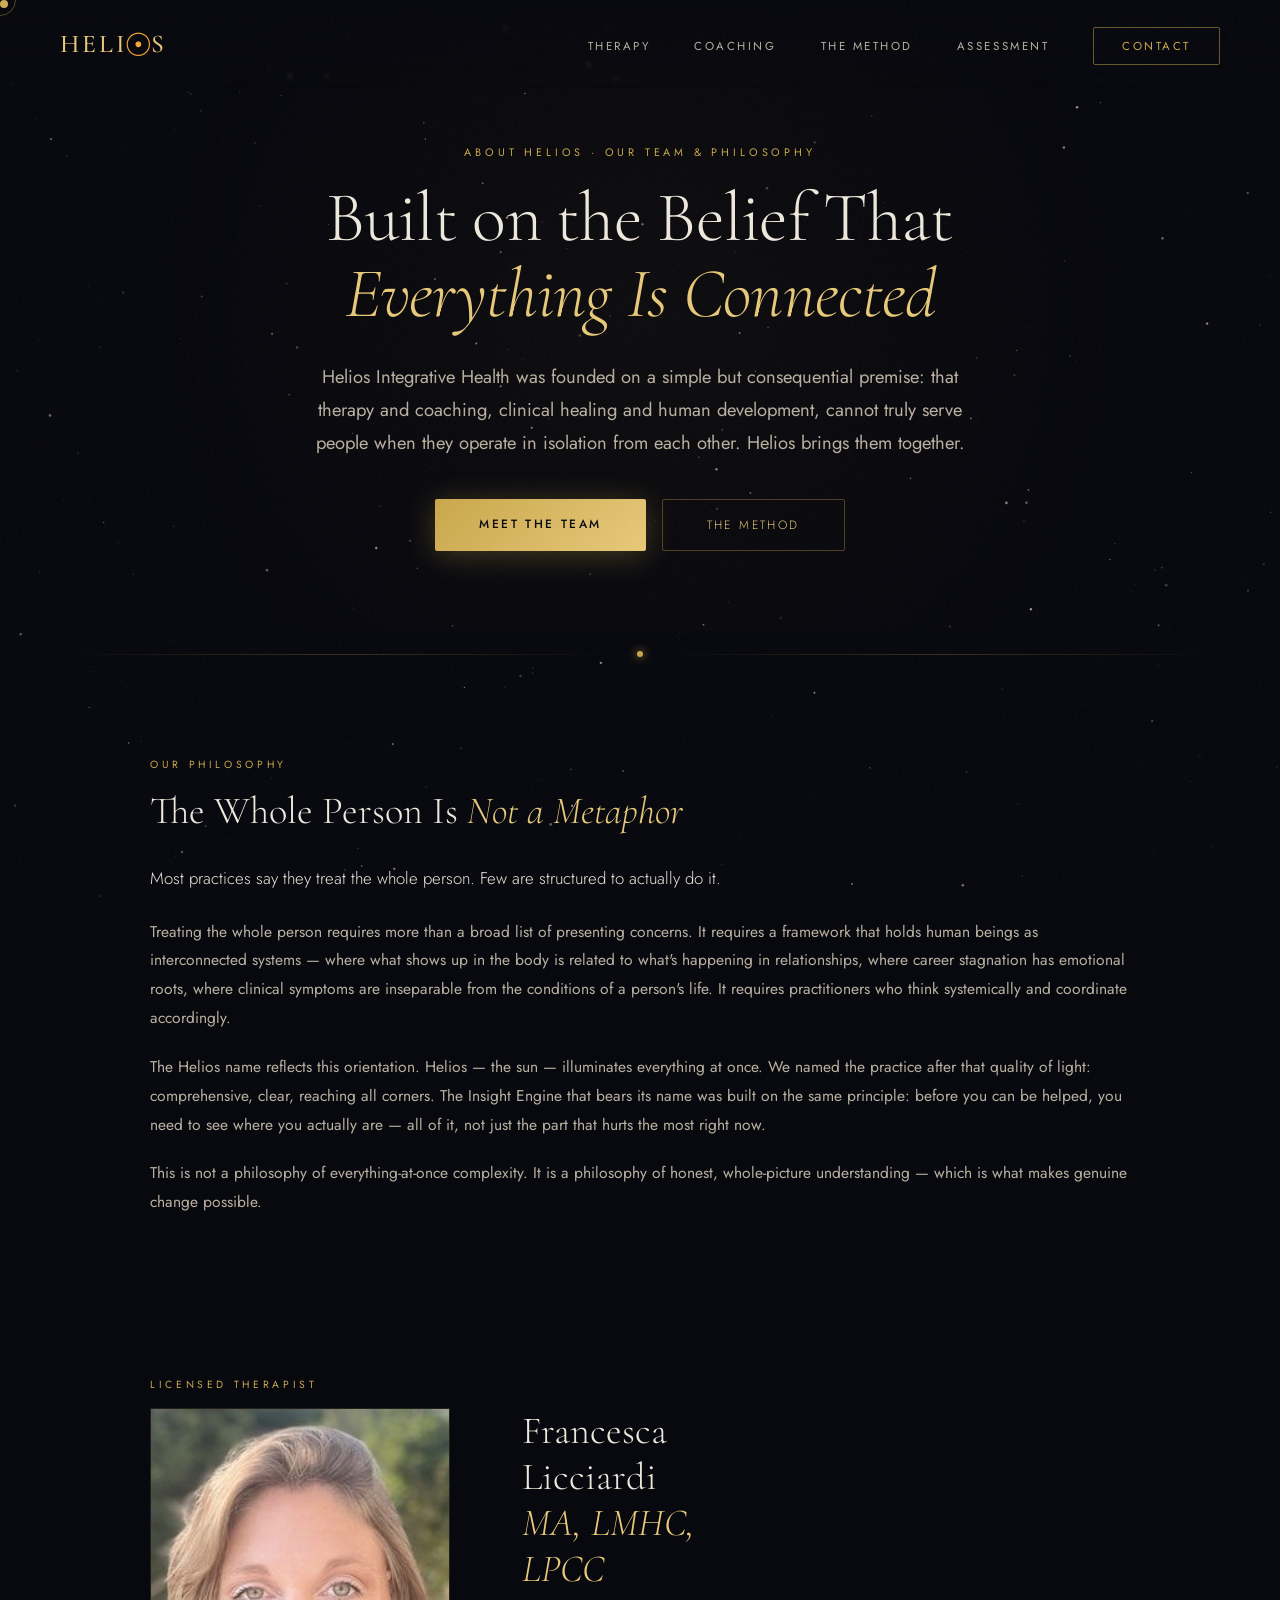
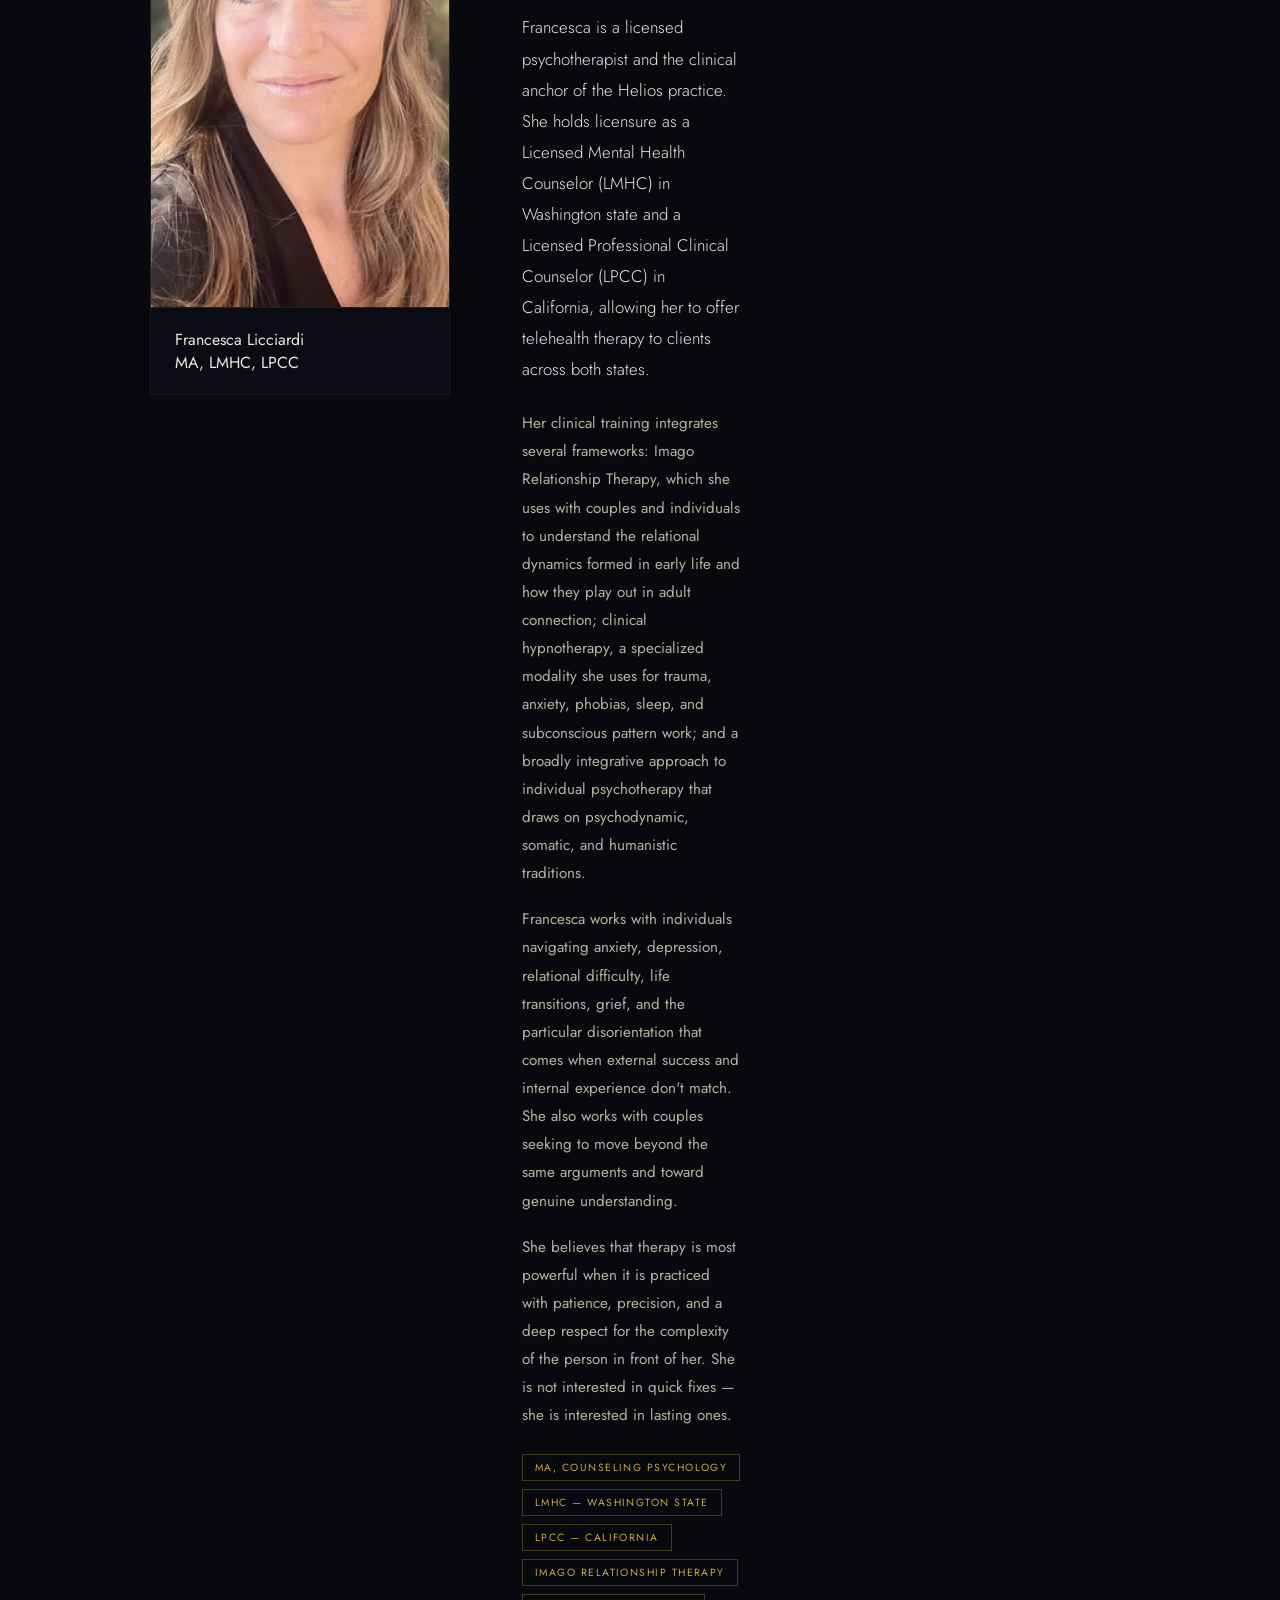
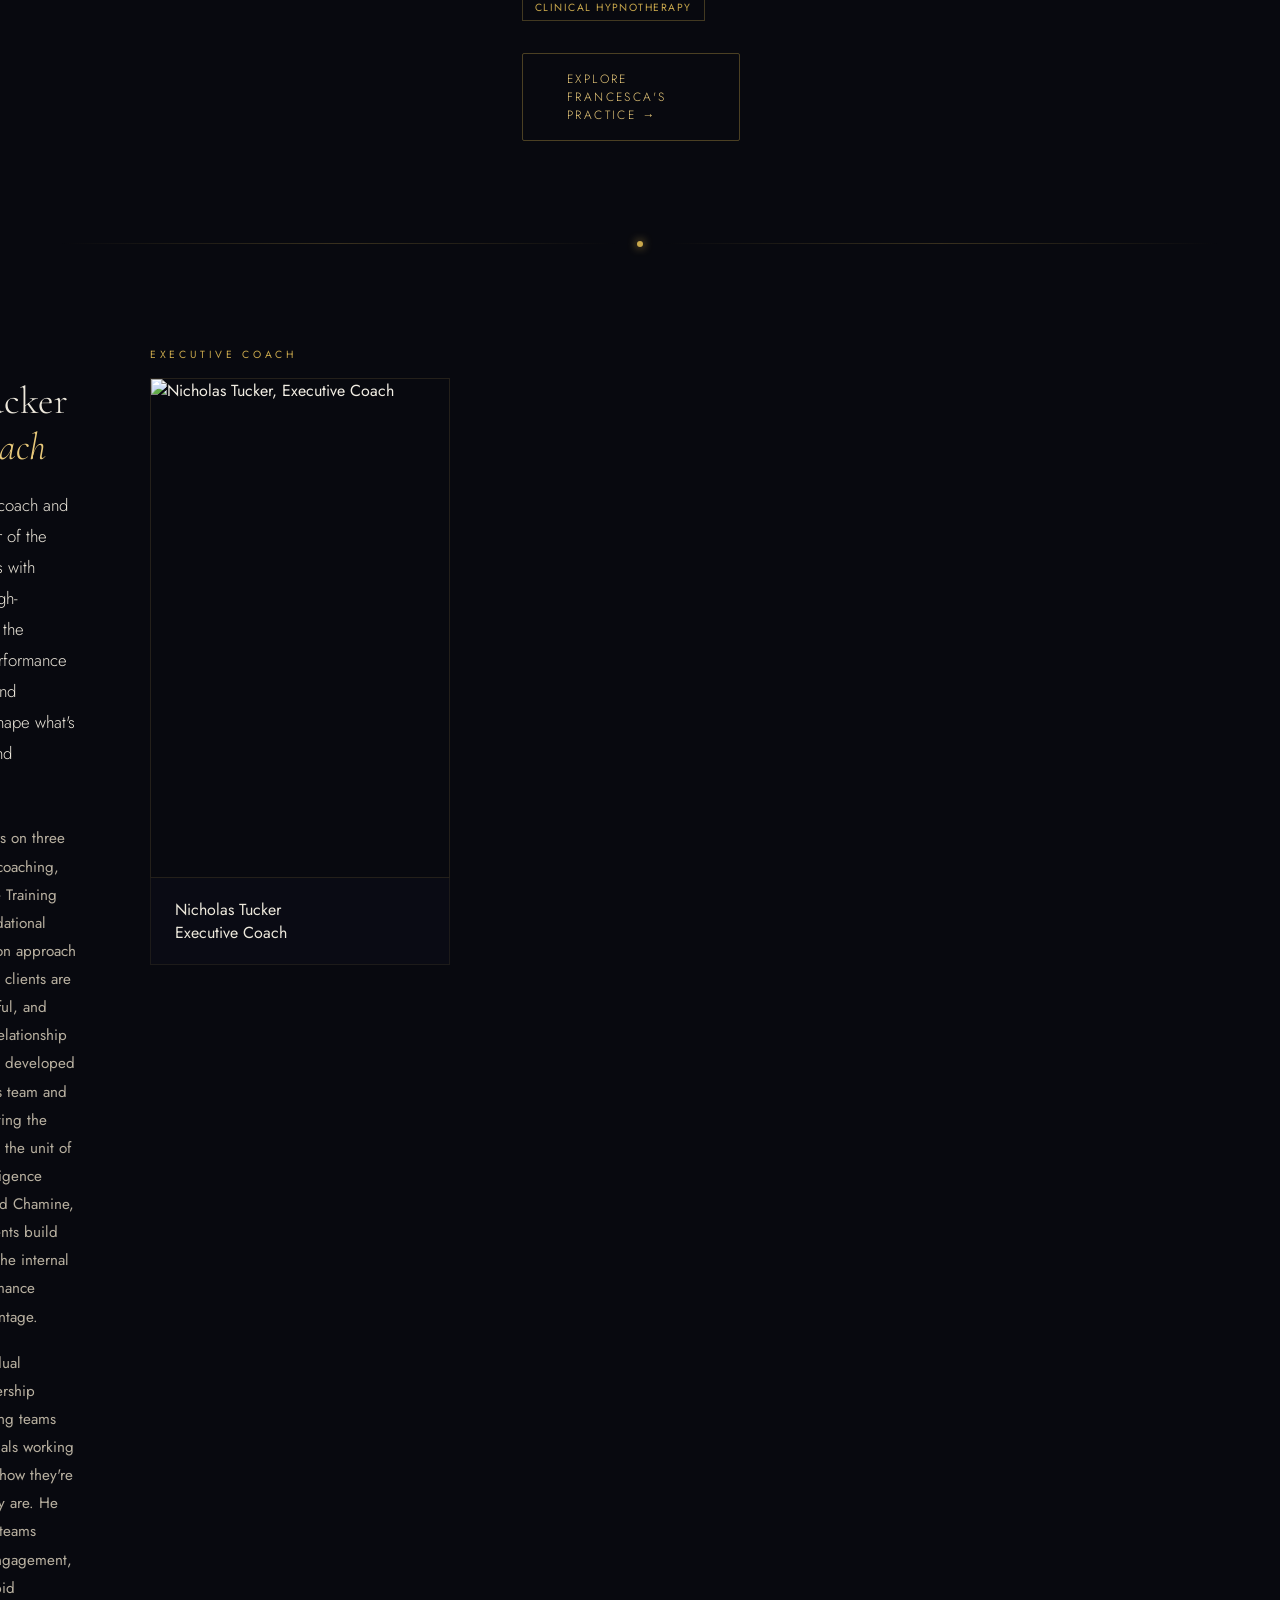
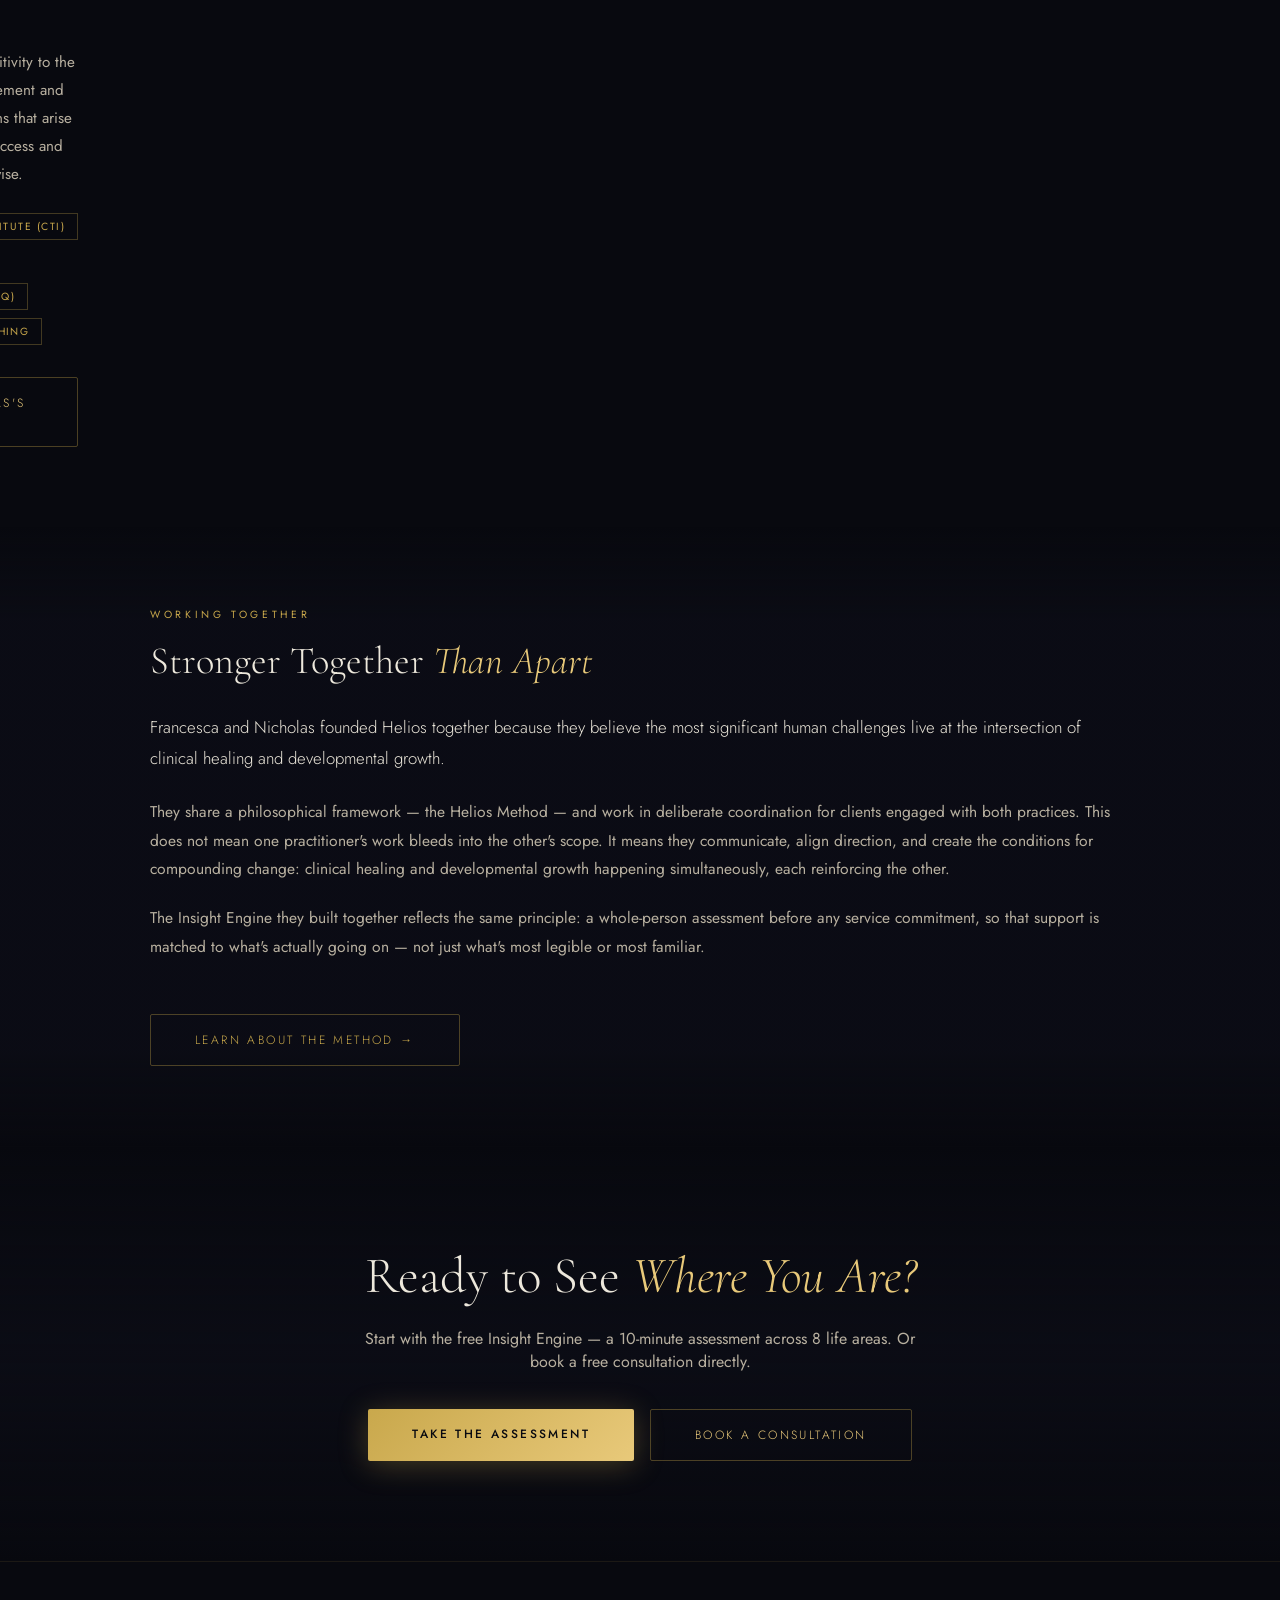
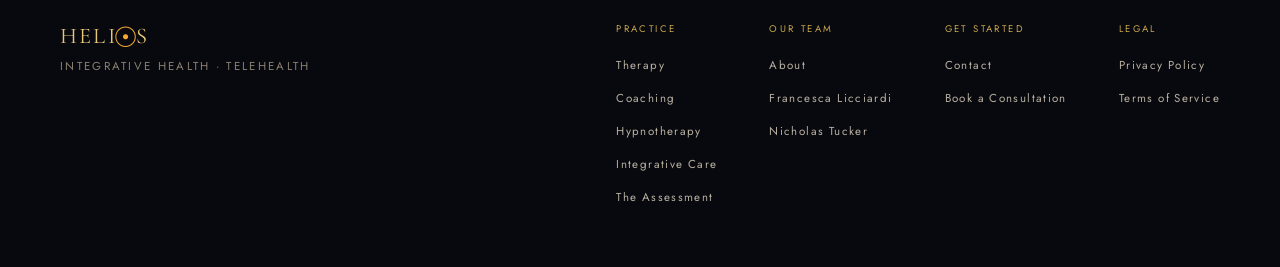
==== about/index.html @ e3e59a81 "feat: complete SEO-optimized site restructure with full service page architecture Replaces the singl" ====
<!DOCTYPE html>
<html lang="en">
<head>
<meta charset="UTF-8">
<meta name="viewport" content="width=device-width, initial-scale=1.0">
<title>About Helios Integrative Health | Our Team &amp; Philosophy</title>
<link rel="icon" type="image/svg+xml" href="/favicon.svg" />
<link rel="icon" type="image/png" sizes="32x32" href="/favicon-32x32.png" />
<link rel="icon" href="/favicon.ico" sizes="48x48" />
<link rel="apple-touch-icon" sizes="180x180" href="/apple-touch-icon.png" />
<link rel="manifest" href="/site.webmanifest" />
<meta name="theme-color" content="#000000" />
<meta name="description" content="Meet the team behind Helios Integrative Health — Francesca Licciardi, LMHC, LPCC and Nicholas Tucker. Our philosophy, approach, and the story of how Helios came to be.">
<meta name="robots" content="index, follow">
<link rel="canonical" href="https://heliosintegrativehealth.com/about">
<meta property="og:type" content="website">
<meta property="og:title" content="About Helios Integrative Health | Our Team &amp; Philosophy">
<meta property="og:description" content="Meet Francesca Licciardi, LMHC, LPCC and Nicholas Tucker — the clinical and coaching team behind Helios Integrative Health.">
<meta property="og:url" content="https://heliosintegrativehealth.com/about">
<meta property="og:site_name" content="Helios Integrative Health">
<meta property="og:image" content="https://heliosintegrativehealth.com/og-default.jpg">
<meta property="og:image:width" content="1200">
<meta property="og:image:height" content="630">
<meta name="twitter:card" content="summary_large_image">
<meta name="twitter:title" content="About Helios Integrative Health | Our Team &amp; Philosophy">
<meta name="twitter:description" content="Meet the team behind Helios — licensed therapist Francesca Licciardi and executive coach Nicholas Tucker.">
<meta name="twitter:image" content="https://heliosintegrativehealth.com/og-default.jpg">
<script type="application/ld+json">
[
  {
    "@context": "https://schema.org",
    "@type": "Person",
    "@id": "https://heliosintegrativehealth.com/about#francesca",
    "name": "Francesca Licciardi",
    "honorificSuffix": "MA, LMHC, LPCC",
    "jobTitle": "Licensed Mental Health Counselor",
    "worksFor": { "@id": "https://heliosintegrativehealth.com/#organization" },
    "hasCredential": [
      { "@type": "EducationalOccupationalCredential", "credentialCategory": "license", "name": "Licensed Mental Health Counselor (LMHC) — Washington" },
      { "@type": "EducationalOccupationalCredential", "credentialCategory": "license", "name": "Licensed Professional Clinical Counselor (LPCC) — California" }
    ],
    "knowsAbout": ["Psychotherapy", "Imago Relationship Therapy", "Clinical Hypnotherapy", "Integrative Behavioral Health"],
    "image": "https://heliosintegrativehealth.com/francesca-licciardi.jpg",
    "url": "https://heliosintegrativehealth.com/about#francesca"
  },
  {
    "@context": "https://schema.org",
    "@type": "Person",
    "@id": "https://heliosintegrativehealth.com/about#nicholas",
    "name": "Nicholas Tucker",
    "jobTitle": "Executive Coach",
    "worksFor": { "@id": "https://heliosintegrativehealth.com/#organization" },
    "knowsAbout": ["Executive Coaching", "Co-Active Coaching", "ORSC", "Positive Intelligence", "Leadership Development"],
    "image": "https://heliosintegrativehealth.com/nicholas-tucker.png",
    "url": "https://heliosintegrativehealth.com/about#nicholas"
  }
]
</script>
<link rel="preconnect" href="https://fonts.googleapis.com">
<link href="https://fonts.googleapis.com/css2?family=Cormorant+Garamond:ital,wght@0,300;0,400;0,500;0,600;1,300;1,400&family=Jost:wght@200;300;400;500&display=swap" rel="stylesheet">
<link rel="stylesheet" href="/styles.css">
</head>
<body>
<div class="cursor" id="cursor"></div>
<div class="cursor-ring" id="cursorRing"></div>
<canvas id="starfield"></canvas>

<nav>
  <a href="/" class="nav-logo">HELI<span>☉</span>S</a>
  <ul class="nav-links">
    <li><a href="/therapy">Therapy</a></li>
    <li><a href="/coaching">Coaching</a></li>
    <li><a href="/#method">The Method</a></li>
    <li><a href="/assessment">Assessment</a></li>
    <li><a href="/contact" class="nav-cta">Contact</a></li>
  </ul>
  <div class="hamburger" id="hamburger" onclick="toggleMenu()" aria-label="Open navigation menu" aria-expanded="false" role="button" tabindex="0">
    <span></span><span></span><span></span>
  </div>
</nav>

<div class="mobile-overlay" id="mobileOverlay">
  <div class="mobile-divider"></div>
  <a href="/therapy" onclick="toggleMenu()">Therapy</a>
  <a href="/coaching" onclick="toggleMenu()">Coaching</a>
  <a href="/#method" onclick="toggleMenu()">The Method</a>
  <a href="/assessment" onclick="toggleMenu()">Assessment</a>
  <a href="/contact" onclick="toggleMenu()">Contact</a>
  <div class="mobile-divider"></div>
</div>

<section class="page-hero">
  <p class="page-eyebrow">About Helios · Our Team &amp; Philosophy</p>
  <h1>Built on the Belief That <em>Everything Is Connected</em></h1>
  <p class="lead">Helios Integrative Health was founded on a simple but consequential premise: that therapy and coaching, clinical healing and human development, cannot truly serve people when they operate in isolation from each other. Helios brings them together.</p>
  <div class="page-hero-actions">
    <a href="#francesca" class="btn-primary">Meet the Team</a>
    <a href="/integrative-care" class="btn-ghost">The Method</a>
  </div>
</section>

<div class="divider"><div class="divider-line"></div><div class="divider-sun"></div><div class="divider-line"></div></div>

<section class="content-section reveal">
  <span class="content-label">Our Philosophy</span>
  <h2 class="content-h2">The Whole Person Is <em>Not a Metaphor</em></h2>
  <div class="content-body">
    <p class="lead">Most practices say they treat the whole person. Few are structured to actually do it.</p>
    <p>Treating the whole person requires more than a broad list of presenting concerns. It requires a framework that holds human beings as interconnected systems — where what shows up in the body is related to what's happening in relationships, where career stagnation has emotional roots, where clinical symptoms are inseparable from the conditions of a person's life. It requires practitioners who think systemically and coordinate accordingly.</p>
    <p>The Helios name reflects this orientation. Helios — the sun — illuminates everything at once. We named the practice after that quality of light: comprehensive, clear, reaching all corners. The Insight Engine that bears its name was built on the same principle: before you can be helped, you need to see where you actually are — all of it, not just the part that hurts the most right now.</p>
    <p>This is not a philosophy of everything-at-once complexity. It is a philosophy of honest, whole-picture understanding — which is what makes genuine change possible.</p>
  </div>
</section>

<section class="person-section" id="francesca">
  <div class="content-inner reveal">
    <span class="content-label">Licensed Therapist</span>
    <div class="person-layout">
      <div class="person-photo-col">
        <img src="/francesca-licciardi.jpg" alt="Francesca Licciardi, MA, LMHC, LPCC" class="person-photo" width="400" height="500" loading="lazy">
        <p class="person-photo-caption">Francesca Licciardi<br>MA, LMHC, LPCC</p>
      </div>
      <div class="person-content">
        <h2 class="content-h2">Francesca Licciardi<br><em>MA, LMHC, LPCC</em></h2>
        <p class="lead">Francesca is a licensed psychotherapist and the clinical anchor of the Helios practice. She holds licensure as a Licensed Mental Health Counselor (LMHC) in Washington state and a Licensed Professional Clinical Counselor (LPCC) in California, allowing her to offer telehealth therapy to clients across both states.</p>
        <p>Her clinical training integrates several frameworks: Imago Relationship Therapy, which she uses with couples and individuals to understand the relational dynamics formed in early life and how they play out in adult connection; clinical hypnotherapy, a specialized modality she uses for trauma, anxiety, phobias, sleep, and subconscious pattern work; and a broadly integrative approach to individual psychotherapy that draws on psychodynamic, somatic, and humanistic traditions.</p>
        <p>Francesca works with individuals navigating anxiety, depression, relational difficulty, life transitions, grief, and the particular disorientation that comes when external success and internal experience don't match. She also works with couples seeking to move beyond the same arguments and toward genuine understanding.</p>
        <p>She believes that therapy is most powerful when it is practiced with patience, precision, and a deep respect for the complexity of the person in front of her. She is not interested in quick fixes — she is interested in lasting ones.</p>
        <div class="person-credentials">
          <span>MA, Counseling Psychology</span>
          <span>LMHC — Washington State</span>
          <span>LPCC — California</span>
          <span>Imago Relationship Therapy</span>
          <span>Clinical Hypnotherapy</span>
        </div>
        <a href="/therapy" class="btn-ghost" style="margin-top:32px;display:inline-block">Explore Francesca's Practice →</a>
      </div>
    </div>
  </div>
</section>

<div class="divider"><div class="divider-line"></div><div class="divider-sun"></div><div class="divider-line"></div></div>

<section class="person-section" id="nicholas">
  <div class="content-inner reveal">
    <span class="content-label">Executive Coach</span>
    <div class="person-layout person-layout-reverse">
      <div class="person-photo-col">
        <img src="/nicholas-tucker.png" alt="Nicholas Tucker, Executive Coach" class="person-photo" width="400" height="500" loading="lazy">
        <p class="person-photo-caption">Nicholas Tucker<br>Executive Coach</p>
      </div>
      <div class="person-content">
        <h2 class="content-h2">Nicholas Tucker<br><em>Executive Coach</em></h2>
        <p class="lead">Nicholas is an executive coach and the developmental anchor of the Helios practice. He works with leaders, founders, and high-performing individuals on the internal dimensions of performance — the beliefs, patterns, and relational dynamics that shape what's possible professionally and personally.</p>
        <p>His coaching practice draws on three methodologies. Co-Active coaching, developed at the Co-Active Training Institute, provides his foundational framework — a whole-person approach grounded in the belief that clients are naturally creative, resourceful, and whole. Organization and Relationship Systems Coaching (ORSC), developed by CRR Global, informs his team and organizational work — treating the relationship system itself as the unit of change. And Positive Intelligence (PQ), developed by Shirzad Chamine, gives him tools to help clients build mental fitness and reduce the internal sabotage that limits performance regardless of external advantage.</p>
        <p>Nicholas works with individual executives navigating leadership transitions, founders building teams and culture, and professionals working on the alignment between how they're living and who they actually are. He also works with leadership teams experiencing friction, disengagement, or the growing pains of rapid organizational change.</p>
        <p>He brings a particular sensitivity to the intersection of high achievement and inner life — to the questions that arise when the scorecard says success and something else says otherwise.</p>
        <div class="person-credentials">
          <span>Co-Active Training Institute (CTI)</span>
          <span>ORSC — CRR Global</span>
          <span>Positive Intelligence (PQ)</span>
          <span>Individual &amp; Team Coaching</span>
        </div>
        <a href="/coaching" class="btn-ghost" style="margin-top:32px;display:inline-block">Explore Nicholas's Coaching →</a>
      </div>
    </div>
  </div>
</section>

<section class="content-section bg-dark reveal">
  <div class="content-inner">
    <span class="content-label">Working Together</span>
    <h2 class="content-h2">Stronger Together <em>Than Apart</em></h2>
    <div class="content-body">
      <p class="lead">Francesca and Nicholas founded Helios together because they believe the most significant human challenges live at the intersection of clinical healing and developmental growth.</p>
      <p>They share a philosophical framework — the Helios Method — and work in deliberate coordination for clients engaged with both practices. This does not mean one practitioner's work bleeds into the other's scope. It means they communicate, align direction, and create the conditions for compounding change: clinical healing and developmental growth happening simultaneously, each reinforcing the other.</p>
      <p>The Insight Engine they built together reflects the same principle: a whole-person assessment before any service commitment, so that support is matched to what's actually going on — not just what's most legible or most familiar.</p>
      <a href="/integrative-care" class="btn-ghost" style="margin-top:32px;display:inline-block">Learn about The Method →</a>
    </div>
  </div>
</section>

<section class="cta-section">
  <h2>Ready to See <em>Where You Are?</em></h2>
  <p>Start with the free Insight Engine — a 10-minute assessment across 8 life areas. Or book a free consultation directly.</p>
  <div class="cta-actions">
    <a href="/assessment" class="btn-primary">Take the Assessment</a>
    <a href="/contact" class="btn-ghost">Book a Consultation</a>
  </div>
</section>

<footer>
  <div>
    <div class="footer-logo">HELI<span style="color:var(--sun);font-size:1.25em;line-height:1;vertical-align:top;position:relative;top:0.05em;margin-left:-0.13em;letter-spacing:-0.07em;">☉</span>S</div>
    <div class="footer-tagline" style="margin-top:8px">Integrative Health · Telehealth</div>
  </div>
  <nav class="footer-nav" aria-label="Footer navigation">
    <div class="footer-col">
      <span class="footer-col-title">Practice</span>
      <ul class="footer-links">
        <li><a href="/therapy">Therapy</a></li>
        <li><a href="/coaching">Coaching</a></li>
        <li><a href="/therapy/hypnotherapy">Hypnotherapy</a></li>
        <li><a href="/integrative-care">Integrative Care</a></li>
        <li><a href="/assessment">The Assessment</a></li>
      </ul>
    </div>
    <div class="footer-col">
      <span class="footer-col-title">Our Team</span>
      <ul class="footer-links">
        <li><a href="/about">About</a></li>
        <li><a href="/about#francesca">Francesca Licciardi</a></li>
        <li><a href="/about#nicholas">Nicholas Tucker</a></li>
      </ul>
    </div>
    <div class="footer-col">
      <span class="footer-col-title">Get Started</span>
      <ul class="footer-links">
        <li><a href="/contact">Contact</a></li>
        <li><a href="/contact">Book a Consultation</a></li>
      </ul>
    </div>
    <div class="footer-col">
      <span class="footer-col-title">Legal</span>
      <ul class="footer-links">
        <li><a href="/privacy">Privacy Policy</a></li>
        <li><a href="/terms">Terms of Service</a></li>
      </ul>
    </div>
  </nav>
</footer>

<script>
const cursor=document.getElementById('cursor');const ring=document.getElementById('cursorRing');let mx=0,my=0,rx=0,ry=0;document.addEventListener('mousemove',e=>{mx=e.clientX;my=e.clientY;cursor.style.left=mx-4+'px';cursor.style.top=my-4+'px';});function animateRing(){rx+=(mx-rx-16)*0.12;ry+=(my-ry-16)*0.12;ring.style.left=rx+'px';ring.style.top=ry+'px';requestAnimationFrame(animateRing);}animateRing();document.querySelectorAll('a,button,input,select,textarea').forEach(el=>{el.addEventListener('mouseenter',()=>{cursor.style.transform='scale(3)';ring.style.transform='scale(0.5)'});el.addEventListener('mouseleave',()=>{cursor.style.transform='scale(1)';ring.style.transform='scale(1)'});});function toggleMenu(){const h=document.getElementById('hamburger');const o=document.getElementById('mobileOverlay');h.classList.toggle('open');o.classList.toggle('open');const isOpen=o.classList.contains('open');document.body.style.overflow=isOpen?'hidden':'';h.setAttribute('aria-expanded',isOpen);h.setAttribute('aria-label',isOpen?'Close navigation menu':'Open navigation menu');if(isOpen){const fl=o.querySelector('a');if(fl)setTimeout(()=>fl.focus(),420);}}document.getElementById('hamburger').addEventListener('keydown',function(e){if(e.key==='Enter'||e.key===' '){e.preventDefault();toggleMenu();}});document.addEventListener('keydown',function(e){if(e.key==='Escape'&&document.getElementById('mobileOverlay').classList.contains('open')){toggleMenu();document.getElementById('hamburger').focus();}});const canvas=document.getElementById('starfield');const ctx=canvas.getContext('2d');let W,H,stars=[];function resize(){W=canvas.width=window.innerWidth;H=canvas.height=window.innerHeight;}resize();window.addEventListener('resize',resize);for(let i=0;i<280;i++)stars.push({x:Math.random(),y:Math.random(),r:Math.random()*1.2+0.2,alpha:Math.random()*0.6+0.1,speed:Math.random()*0.0002+0.00005,pulse:Math.random()*Math.PI*2});function drawStars(){ctx.clearRect(0,0,W,H);stars.forEach(s=>{s.pulse+=s.speed*60;const a=s.alpha*(0.6+0.4*Math.sin(s.pulse));ctx.beginPath();ctx.arc(s.x*W,s.y*H,s.r,0,Math.PI*2);ctx.fillStyle=`rgba(240,230,200,${a})`;ctx.fill();});requestAnimationFrame(drawStars);}drawStars();(function(){const nav=document.querySelector('nav');function onScroll(){nav.classList.toggle('scrolled',window.scrollY>60);}window.addEventListener('scroll',onScroll,{passive:true});onScroll();})();const reveals=document.querySelectorAll('.reveal');const observer=new IntersectionObserver(entries=>{entries.forEach(e=>{if(e.isIntersecting){e.target.classList.add('visible');observer.unobserve(e.target);}});},{threshold:0.1});reveals.forEach(el=>observer.observe(el));
</script>
</body>
</html>
---- styles.css ----
/* ============================================================
   HELIOS INTEGRATIVE HEALTH — SHARED STYLESHEET
   Extracted from index.html + extended for service pages
   ============================================================ */

/* ---- TOKENS ---- */
:root {
  --gold: #C9A84C;
  --gold-light: #E8C97A;
  --gold-pale: #F5E4B2;
  --sun: #F4A832;
  --deep: #08090F;
  --void: #0D0E18;
  --mid: #141524;
  --surface: #1A1C30;
  --muted: #8a8070;
  --text: #EDE8DC;
  --text-dim: #b8b0a0;
}

/* ---- RESET ---- */
*, *::before, *::after { box-sizing: border-box; margin: 0; padding: 0; }
html { scroll-behavior: smooth; }
body {
  background: var(--deep);
  color: var(--text);
  font-family: 'Jost', sans-serif;
  font-weight: 400;
  overflow-x: hidden;
}
@media (pointer: fine) { body { cursor: none; } }

/* ---- CURSOR ---- */
.cursor { width:8px;height:8px;background:var(--gold);border-radius:50%;position:fixed;top:0;left:0;pointer-events:none;z-index:9999;transition:transform 0.15s ease;mix-blend-mode:screen; }
.cursor-ring { width:32px;height:32px;border:1px solid rgba(201,168,76,0.4);border-radius:50%;position:fixed;top:0;left:0;pointer-events:none;z-index:9998;transition:all 0.35s cubic-bezier(.17,.67,.5,1.2); }
@media(max-width:900px){ .cursor,.cursor-ring { display:none; } body { cursor:auto; } }

/* ---- STARFIELD ---- */
#starfield { position:fixed;top:0;left:0;width:100%;height:100%;z-index:0;pointer-events:none; }

/* ---- NAV ---- */
nav:not(.footer-nav):not(.breadcrumb) {
  position:fixed;top:0;left:0;right:0;z-index:200;
  padding:28px 60px;
  display:flex;align-items:center;justify-content:space-between;
  background:linear-gradient(to bottom,rgba(8,9,15,0.92) 0%,transparent 100%);
  backdrop-filter:blur(2px);
  transition: padding 0.35s ease, background 0.35s ease;
}
nav:not(.footer-nav):not(.breadcrumb).scrolled {
  padding: 16px 60px;
  background: rgba(8,9,15,0.97);
  backdrop-filter: blur(12px);
  box-shadow: 0 1px 0 rgba(201,168,76,0.08);
}
.nav-logo { font-family:'Cormorant Garamond',serif;font-size:1.6rem;font-weight:500;letter-spacing:0.12em;color:var(--gold-light);text-decoration:none; }
.nav-logo span {
  color: var(--sun);
  font-size: 1.25em;
  line-height: 1;
  vertical-align: top;
  position: relative;
  top: 0.05em;
  margin-left: -0.13em;
  letter-spacing: -0.07em;
}
.nav-links { display:flex;gap:44px;list-style:none; }
.nav-links a { text-decoration:none;color:var(--text-dim);font-size:0.72rem;letter-spacing:0.22em;text-transform:uppercase;transition:color 0.3s; }
.nav-links a:hover { color:var(--gold-light); }
.nav-cta { padding:10px 28px;border:1px solid rgba(201,168,76,0.5);border-radius:2px;color:var(--gold)!important;transition:all 0.3s!important; }
.nav-cta:hover { background:rgba(201,168,76,0.12)!important;border-color:var(--gold)!important;color:var(--gold-light)!important; }

/* ---- HAMBURGER ---- */
.hamburger {
  display:none;flex-direction:column;justify-content:space-between;
  width:28px;height:18px;cursor:pointer;z-index:200;
  padding:13px;box-sizing:content-box;
  -webkit-tap-highlight-color:transparent;
}
.hamburger span {
  display:block;height:1px;background:var(--gold-light);
  transition:all 0.35s ease;transform-origin:center;
}
.hamburger.open span:nth-child(1) { transform:translateY(8.5px) rotate(45deg); }
.hamburger.open span:nth-child(2) { opacity:0;transform:scaleX(0); }
.hamburger.open span:nth-child(3) { transform:translateY(-8.5px) rotate(-45deg); }

/* ---- MOBILE OVERLAY ---- */
.mobile-overlay {
  position:fixed;inset:0;z-index:150;
  background:rgb(8,9,15);
  display:flex;flex-direction:column;align-items:center;justify-content:center;gap:36px;
  opacity:0;pointer-events:none;
  transition:opacity 0.4s ease;
}
.mobile-overlay.open { opacity:1;pointer-events:all; }
.mobile-overlay a {
  font-family:'Cormorant Garamond',serif;
  font-size:2.2rem;font-weight:300;font-style:italic;
  color:var(--text-dim);text-decoration:none;letter-spacing:0.05em;
  opacity:0;transform:translateY(20px);
  transition:opacity 0.4s ease, transform 0.4s ease, color 0.3s;
}
.mobile-overlay.open a { opacity:1;transform:translateY(0); }
.mobile-overlay.open a:nth-child(1){transition-delay:.1s}
.mobile-overlay.open a:nth-child(2){transition-delay:.18s}
.mobile-overlay.open a:nth-child(3){transition-delay:.26s}
.mobile-overlay.open a:nth-child(4){transition-delay:.34s}
.mobile-overlay.open a:nth-child(5){transition-delay:.42s}
.mobile-overlay a:hover { color:var(--gold-light); }
.mobile-divider { width:1px;height:50px;background:linear-gradient(to bottom,transparent,var(--gold),transparent); }

/* ---- HOMEPAGE HERO ---- */
.hero { position:relative;z-index:1;display:flex;align-items:center;justify-content:center;flex-direction:column;text-align:center;padding:clamp(120px, 18vh, 220px) 40px 80px;overflow:hidden; }
.solar-system { position:absolute;inset:0;display:flex;align-items:center;justify-content:center;pointer-events:none;z-index:0; }
.hero-content { position:relative;z-index:2;display:flex;flex-direction:column;align-items:center;text-align:center; }
.sun-core { position:absolute;width:clamp(140px,16vw,280px);height:clamp(140px,16vw,280px);border-radius:50%;background:radial-gradient(circle at 35% 35%,#FFE5A0,#F4A832 40%,#C97A15 75%,#7A3E00);box-shadow:0 0 60px 28px rgba(244,168,50,0.4),0 0 140px 70px rgba(244,168,50,0.18),0 0 300px 140px rgba(244,168,50,0.07);animation:pulse-sun 4s ease-in-out infinite;will-change:box-shadow; }
@keyframes pulse-sun { 0%,100%{box-shadow:0 0 60px 28px rgba(244,168,50,0.4),0 0 140px 70px rgba(244,168,50,0.18),0 0 300px 140px rgba(244,168,50,0.07)}50%{box-shadow:0 0 80px 38px rgba(244,168,50,0.5),0 0 180px 90px rgba(244,168,50,0.22),0 0 380px 180px rgba(244,168,50,0.09)} }
.orbit { position:absolute;border-radius:50%;border:1px solid rgba(201,168,76,0.12);animation:spin linear infinite;will-change:transform; }
.orbit-1{width:clamp(260px,24vw,380px);height:clamp(260px,24vw,380px);animation-duration:14s}
.orbit-2{width:clamp(390px,36vw,560px);height:clamp(390px,36vw,560px);animation-duration:22s;border-color:rgba(201,168,76,0.08)}
.orbit-3{width:clamp(530px,50vw,740px);height:clamp(530px,50vw,740px);animation-duration:35s;border-color:rgba(201,168,76,0.05);animation-direction:reverse}
.orbit-4{width:clamp(670px,62vw,920px);height:clamp(670px,62vw,920px);animation-duration:50s;border-color:rgba(201,168,76,0.035)}
.orbit-5{width:clamp(820px,74vw,1100px);height:clamp(820px,74vw,1100px);animation-duration:68s;border-color:rgba(201,168,76,0.025)}
.orbit-6{width:clamp(970px,86vw,1280px);height:clamp(970px,86vw,1280px);animation-duration:95s;border-color:rgba(201,168,76,0.018);animation-direction:reverse}
.orbit-7{width:clamp(1120px,98vw,1460px);height:clamp(1120px,98vw,1460px);animation-duration:132s;border-color:rgba(201,168,76,0.012)}
@keyframes spin{from{transform:rotate(0deg)}to{transform:rotate(360deg)}}
.planet{position:absolute;border-radius:50%;top:50%;transform-origin:center}
.orbit-1 .planet{width:12px;height:12px;background:radial-gradient(circle at 30% 30%,#A8D8EA,#4E9BB5);box-shadow:0 0 10px rgba(78,155,181,0.6);top:-6px;left:calc(50% - 6px)}
.orbit-2 .planet{width:16px;height:16px;background:radial-gradient(circle at 30% 30%,#C5A670,#8B6914);box-shadow:0 0 12px rgba(197,166,112,0.5);top:-8px;left:calc(50% - 8px)}
.orbit-3 .planet{width:10px;height:10px;background:radial-gradient(circle at 30% 30%,#D4A5C9,#8B5A7E);box-shadow:0 0 10px rgba(212,165,201,0.6);top:-5px;left:calc(50% - 5px)}
.orbit-4 .planet{width:14px;height:14px;background:radial-gradient(circle at 30% 30%,#A8C5A0,#4A7D42);box-shadow:0 0 10px rgba(168,197,160,0.5);top:-7px;left:calc(50% - 7px)}
.orbit-5 .planet{width:18px;height:18px;background:radial-gradient(circle at 30% 30%,#C8DCF0,#5B99CC);box-shadow:0 0 14px rgba(91,153,204,0.55);top:-9px;left:calc(50% - 9px)}
.orbit-6 .planet{width:11px;height:11px;background:radial-gradient(circle at 30% 30%,#D4937A,#8B4A32);box-shadow:0 0 10px rgba(212,147,122,0.5);top:-6px;left:calc(50% - 6px)}
.orbit-7 .planet{width:22px;height:22px;background:radial-gradient(circle at 30% 30%,#9BA8CC,#3A456E);box-shadow:0 0 16px rgba(100,115,170,0.5);top:-11px;left:calc(50% - 11px)}
.hero::before{content:'';position:absolute;top:50%;left:50%;transform:translate(-50%,-50%);width:clamp(700px,80vw,1400px);height:clamp(700px,80vw,1400px);background:radial-gradient(circle,rgba(244,168,50,0.04) 0%,transparent 70%);pointer-events:none}
.hero-eyebrow{font-size:0.68rem;letter-spacing:0.35em;text-transform:uppercase;color:var(--gold);margin-bottom:28px;opacity:0;animation:fade-up 1s 0.3s forwards}
.hero h1{font-family:'Cormorant Garamond',serif;font-size:clamp(3rem,7vw,5.8rem);font-weight:300;line-height:1.05;letter-spacing:-0.01em;max-width:820px;opacity:0;animation:fade-up 1s 0.5s forwards}
.hero h1 em{font-style:italic;color:var(--gold-light)}
.hero-sub{position:relative;z-index:2;margin-top:72px;font-size:clamp(1.5rem,3.5vw,2.9rem);font-weight:400;color:var(--text);letter-spacing:0.08em;opacity:0;animation:fade-up 1s 0.75s forwards}
.hero-actions{position:relative;z-index:2;margin-top:40px;display:flex;gap:20px;justify-content:center;flex-wrap:wrap;opacity:0;animation:fade-up 1s 1s forwards}
.btn-primary{padding:16px 44px;background:linear-gradient(135deg,#C9A84C,#E8C97A);color:var(--deep);font-family:'Jost',sans-serif;font-weight:500;font-size:0.75rem;letter-spacing:0.2em;text-transform:uppercase;text-decoration:none;border-radius:2px;transition:all 0.3s;box-shadow:0 4px 30px rgba(201,168,76,0.3)}
.btn-primary:hover{transform:translateY(-2px);box-shadow:0 8px 40px rgba(201,168,76,0.45)}
.btn-ghost{padding:16px 44px;border:1px solid rgba(201,168,76,0.35);color:var(--gold-light);font-family:'Jost',sans-serif;font-weight:300;font-size:0.75rem;letter-spacing:0.2em;text-transform:uppercase;text-decoration:none;border-radius:2px;transition:all 0.3s}
.btn-ghost:hover{background:rgba(201,168,76,0.08);border-color:var(--gold)}
.scroll-indicator{position:relative;margin-top:60px;display:flex;flex-direction:column;align-items:center;gap:8px;opacity:0;animation:fade-up 1s 1.4s forwards}
.scroll-indicator span{font-size:0.62rem;letter-spacing:0.3em;text-transform:uppercase;color:var(--muted)}
.scroll-line{width:1px;height:50px;background:linear-gradient(to bottom,var(--gold),transparent);animation:scroll-pulse 2s ease-in-out infinite}
@keyframes scroll-pulse{0%,100%{opacity:0.4;transform:scaleY(1)}50%{opacity:1;transform:scaleY(1.1)}}
@keyframes fade-up{from{opacity:0;transform:translateY(24px)}to{opacity:1;transform:translateY(0)}}

/* ---- DIVIDER ---- */
.divider{position:relative;z-index:1;display:flex;align-items:center;gap:20px;padding:0 60px;margin:20px 0}
.divider-line{flex:1;height:1px;background:linear-gradient(to right,transparent,rgba(201,168,76,0.25),transparent)}
.divider-sun{width:6px;height:6px;border-radius:50%;background:var(--gold);box-shadow:0 0 10px var(--gold)}

/* ---- INTRO ---- */
.intro{position:relative;z-index:1;padding:100px 60px;max-width:1200px;margin:0 auto;display:grid;grid-template-columns:1fr 1fr;gap:100px;align-items:center}
.intro-label{font-size:0.65rem;letter-spacing:0.35em;text-transform:uppercase;color:var(--gold);margin-bottom:24px}
.intro h2{font-family:'Cormorant Garamond',serif;font-size:clamp(2rem,3.5vw,3rem);font-weight:300;line-height:1.2}
.intro h2 em{font-style:italic;color:var(--gold-light)}
.intro-right p{font-size:1rem;line-height:1.85;color:var(--text-dim);font-weight:400}
.pricing-note{margin-top:28px;padding:16px 20px;border-left:2px solid rgba(201,168,76,0.35);font-size:0.82rem;color:var(--muted);line-height:1.6;}
.pricing-note strong{color:var(--gold-pale);font-weight:500;}
.pricing-link{color:var(--gold);text-decoration:none;border-bottom:1px solid rgba(201,168,76,0.35);transition:color 0.2s,border-color 0.2s;}
.pricing-link:hover{color:var(--gold-light);border-color:var(--gold-light);}

/* ---- METHOD ---- */
.method{position:relative;z-index:1;padding:100px 60px;background:linear-gradient(to bottom,transparent,rgba(26,28,48,0.6) 20%,rgba(26,28,48,0.6) 80%,transparent)}
.section-header{text-align:center;margin-bottom:80px}
.section-label{font-size:0.65rem;letter-spacing:0.35em;text-transform:uppercase;color:var(--gold);margin-bottom:20px}
.section-header h2{font-family:'Cormorant Garamond',serif;font-size:clamp(2.2rem,4vw,3.4rem);font-weight:300;line-height:1.15}
.section-header h2 em{font-style:italic;color:var(--gold-light)}
.method-steps{display:grid;grid-template-columns:repeat(3,1fr);gap:2px;max-width:1200px;margin:0 auto}
.step{padding:56px 48px;background:rgba(13,14,24,0.7);border:1px solid rgba(201,168,76,0.08);position:relative;transition:border-color 0.4s,background 0.4s;overflow:hidden}
.step::before{content:'';position:absolute;top:0;left:0;right:0;height:2px;background:linear-gradient(90deg,transparent,var(--gold),transparent);opacity:0;transition:opacity 0.4s}
.step:hover{border-color:rgba(201,168,76,0.2);background:rgba(20,21,36,0.9)}
.step:hover::before{opacity:1}
.step-number{font-family:'Cormorant Garamond',serif;font-size:4.5rem;font-weight:300;color:rgba(201,168,76,0.08);line-height:1;margin-bottom:24px;transition:color 0.4s}
.step:hover .step-number{color:rgba(201,168,76,0.15)}
.step-icon{width:44px;height:44px;border-radius:50%;border:1px solid rgba(201,168,76,0.3);display:flex;align-items:center;justify-content:center;margin-bottom:28px;background:rgba(201,168,76,0.05)}
.step h3{font-family:'Cormorant Garamond',serif;font-size:1.5rem;font-weight:400;margin-bottom:16px;color:var(--gold-pale)}
.step p{font-size:0.925rem;line-height:1.8;color:var(--text-dim);font-weight:400}
.step-tags{margin-top:24px;display:flex;flex-wrap:wrap;gap:8px}
.tag{padding:4px 12px;border:1px solid rgba(201,168,76,0.2);border-radius:20px;font-size:0.65rem;letter-spacing:0.12em;color:var(--muted)}
svg.icon{width:20px;height:20px;fill:none;stroke:var(--gold);stroke-width:1.5}

/* ---- SPECIALTIES ---- */
.specialties{position:relative;z-index:1;padding:100px 60px;max-width:1200px;margin:0 auto}
.orbit-grid{display:grid;grid-template-columns:1fr 320px 1fr;gap:40px;align-items:center;margin-top:60px}
.spec-column{display:flex;flex-direction:column;gap:16px}
.spec-column.right{align-items:flex-end;text-align:right}
.spec-item{padding:20px 28px;border:1px solid rgba(201,168,76,0.1);border-radius:4px;background:rgba(13,14,24,0.5);transition:all 0.3s;max-width:280px}
.spec-item:hover{border-color:rgba(201,168,76,0.3);background:rgba(20,21,36,0.8);transform:translateX(-4px)}
.spec-column.right .spec-item:hover{transform:translateX(4px)}
.spec-item h4{font-family:'Cormorant Garamond',serif;font-size:1.1rem;color:var(--gold-pale);margin-bottom:4px}
.spec-item p{font-size:0.78rem;color:var(--text-dim);letter-spacing:0.04em}
.orbit-center{display:flex;align-items:center;justify-content:center;flex-direction:column;gap:16px}
.center-orb{width:220px;height:220px;border-radius:50%;background:radial-gradient(circle at 35% 35%,rgba(244,168,50,0.5),rgba(201,168,76,0.15) 50%,rgba(201,168,76,0.03));border:1px solid rgba(201,168,76,0.25);display:flex;align-items:center;justify-content:center;flex-direction:column;position:relative;box-shadow:0 0 60px rgba(201,168,76,0.1),inset 0 0 60px rgba(201,168,76,0.05);animation:pulse-sun 5s ease-in-out infinite}
.center-orb::before{content:'';position:absolute;inset:-20px;border-radius:50%;border:1px solid rgba(201,168,76,0.08);animation:spin 20s linear infinite}
.center-orb::after{content:'';position:absolute;inset:-45px;border-radius:50%;border:1px dashed rgba(201,168,76,0.05);animation:spin 35s linear infinite reverse}
.center-orb-text{font-family:'Cormorant Garamond',serif;font-size:1.8rem;font-weight:400;color:var(--gold-light);letter-spacing:0.05em}
.center-orb-sub{font-size:0.62rem;letter-spacing:0.25em;text-transform:uppercase;color:var(--gold);margin-top:4px}

/* ---- TEAM / ABOUT ---- */
.team {
  position:relative;z-index:1;
  padding:100px 60px;
  background:linear-gradient(to bottom,transparent,rgba(13,14,24,0.7) 20%,rgba(13,14,24,0.7) 80%,transparent);
}
.team-grid {
  display:grid;grid-template-columns:380px 1fr;gap:80px;
  max-width:1100px;margin:0 auto;align-items:start;
}
.team-member { margin-top:80px; }
.team-member + .team-member {
  margin-top:80px;
  padding-top:80px;
  border-top:1px solid rgba(201,168,76,0.15);
}
.team-photo-wrap { position:sticky;top:140px; }
.team-photo {
  width:100%;aspect-ratio:4/5;object-fit:cover;object-position:top;
  filter:grayscale(20%) contrast(1.05);
  border:1px solid rgba(201,168,76,0.15);
}
.team-photo-caption {
  margin-top:20px;
  padding:20px 24px;
  border:1px solid rgba(201,168,76,0.1);
  background:rgba(13,14,24,0.6);
}
.team-photo-caption h3 {
  font-family:'Cormorant Garamond',serif;
  font-size:1.6rem;font-weight:400;color:var(--gold-pale);
  margin-bottom:4px;
}
.team-photo-caption .credentials {
  font-size:0.72rem;letter-spacing:0.18em;text-transform:uppercase;
  color:var(--gold);margin-bottom:14px;
}
.team-photo-caption p { font-size:0.82rem;color:var(--text-dim);line-height:1.7; }
.verified-badge {
  display:inline-flex;align-items:center;gap:6px;
  margin-top:12px;padding:5px 12px;
  border:1px solid rgba(201,168,76,0.25);border-radius:20px;
  font-size:0.62rem;letter-spacing:0.15em;text-transform:uppercase;color:var(--gold);
}
.verified-badge::before { content:'✓';font-size:0.75rem;color:var(--gold); }
.team-bio h2 {
  font-family:'Cormorant Garamond',serif;
  font-size:clamp(1.8rem,3vw,2.6rem);font-weight:300;line-height:1.2;
  margin-bottom:28px;
}
.team-bio h2 em{font-style:italic;color:var(--gold-light)}
.team-bio .lead {
  font-size:1.05rem;line-height:1.85;color:var(--text);margin-bottom:28px;font-weight:300;
}
.team-bio p {
  font-size:0.95rem;line-height:1.85;color:var(--text-dim);margin-bottom:20px;font-weight:400;
}
.team-stats {
  display:grid;grid-template-columns:repeat(3,1fr);gap:2px;margin:40px 0;
}
.stat-box {
  padding:28px 24px;background:rgba(13,14,24,0.6);border:1px solid rgba(201,168,76,0.1);
  text-align:center;
}
.stat-box .stat-n {
  font-family:'Cormorant Garamond',serif;
  font-size:2.2rem;font-weight:300;color:var(--gold-light);
  display:block;margin-bottom:6px;
}
.stat-box .stat-label {
  font-size:0.68rem;letter-spacing:0.18em;text-transform:uppercase;color:var(--muted);
}
.modalities-grid { display:flex;flex-wrap:wrap;gap:8px;margin-top:8px; }

/* ---- QUOTE ---- */
.quote-section{position:relative;z-index:1;padding:120px 60px;text-align:center;background:linear-gradient(to bottom,transparent,rgba(13,14,24,0.8),transparent)}
.quote-mark{font-family:'Cormorant Garamond',serif;font-size:8rem;color:rgba(201,168,76,0.1);line-height:0.5;margin-bottom:40px}
blockquote{font-family:'Cormorant Garamond',serif;font-size:clamp(1.5rem,3vw,2.4rem);font-weight:300;font-style:italic;line-height:1.4;max-width:900px;margin:0 auto;color:var(--text)}
blockquote em{color:var(--gold-light);font-style:normal}
blockquote cite{display:block;margin-top:32px;font-family:'Jost',sans-serif;font-style:normal;font-size:0.68rem;letter-spacing:0.3em;text-transform:uppercase;color:var(--gold)}

/* ---- BOOKING / CONTACT ---- */
.contact {
  position:relative;z-index:1;
  padding:100px 60px;
  max-width:1100px;margin:0 auto;
  display:grid;grid-template-columns:1fr 1fr;gap:80px;align-items:start;
}
.contact-left h2 {
  font-family:'Cormorant Garamond',serif;
  font-size:clamp(2rem,3.5vw,3rem);font-weight:300;line-height:1.2;margin-bottom:20px;
}
.contact-left h2 em{font-style:italic;color:var(--gold-light)}
.contact-left p {font-size:0.95rem;line-height:1.85;color:var(--text-dim);margin-bottom:28px;}
.contact-detail {
  display:flex;align-items:center;gap:14px;
  padding:16px 0;border-bottom:1px solid rgba(201,168,76,0.1);
  font-size:0.88rem;color:var(--text-dim);
}
.contact-detail:last-of-type{border-bottom:none}
.contact-detail-icon {
  width:32px;height:32px;border-radius:50%;
  border:1px solid rgba(201,168,76,0.25);
  display:flex;align-items:center;justify-content:center;
  font-size:0.9rem;flex-shrink:0;
}
.contact-detail strong{color:var(--gold-pale);display:block;font-size:0.72rem;letter-spacing:0.12em;text-transform:uppercase;margin-bottom:2px}
.booking-form {
  background:rgba(13,14,24,0.7);
  border:1px solid rgba(201,168,76,0.1);
  padding:48px;
}
.form-title { font-family:'Cormorant Garamond',serif;font-size:1.5rem;color:var(--gold-pale);margin-bottom:32px; }
.form-row { display:grid;grid-template-columns:1fr 1fr;gap:16px; }
.form-group { margin-bottom:20px; }
.form-group label { display:block;font-size:0.65rem;letter-spacing:0.22em;text-transform:uppercase;color:var(--muted);margin-bottom:8px; }
.form-group input,
.form-group select,
.form-group textarea {
  width:100%;padding:14px 16px;
  background:rgba(8,9,15,0.6);
  border:1px solid rgba(201,168,76,0.15);
  color:var(--text);font-family:'Jost',sans-serif;
  font-size:1rem;font-weight:300;
  border-radius:2px;
  transition:border-color 0.3s,background 0.3s;
  -webkit-appearance:none;
}
.form-group input:focus,
.form-group select:focus,
.form-group textarea:focus { outline:none;border-color:rgba(201,168,76,0.5);background:rgba(13,14,24,0.8); }
.form-group select { cursor:pointer;color:var(--text-dim); }
.form-group select option { background:var(--mid);color:var(--text); }
.form-group textarea { resize:vertical;min-height:110px;line-height:1.6; }
.form-submit {
  width:100%;padding:18px;
  background:linear-gradient(135deg,#C9A84C,#E8C97A);
  color:var(--deep);font-family:'Jost',sans-serif;font-weight:500;
  font-size:0.75rem;letter-spacing:0.22em;text-transform:uppercase;
  border:none;border-radius:2px;cursor:pointer;
  transition:all 0.3s;box-shadow:0 4px 30px rgba(201,168,76,0.25);
  margin-top:8px;
}
.form-submit:hover{transform:translateY(-2px);box-shadow:0 8px 40px rgba(201,168,76,0.4)}
.form-disclaimer { margin-top:14px;font-size:0.7rem;color:var(--muted);text-align:center;line-height:1.6; }
.form-honeypot { position:absolute;overflow:hidden;clip:rect(0,0,0,0);height:1px;width:1px;margin:-1px;padding:0;border:0; }
.form-net-error { display:none;margin-top:14px;font-size:0.78rem;color:#e07070;text-align:center;line-height:1.6; }
.required-star { color:var(--gold);margin-left:2px; }
.field-optional { font-size:0.6rem;color:var(--muted);letter-spacing:0.1em;text-transform:lowercase;margin-left:4px; }
.field-hint { display:block;font-size:0.68rem;color:var(--muted);margin-top:5px;padding-left:2px; }
.field-error { display:block;font-size:0.72rem;color:#e07070;min-height:1em;margin-top:5px;padding-left:2px;opacity:0;transition:opacity 0.25s; }
.field-error:not(:empty) { opacity:1; }
.form-group.has-error input, .form-group.has-error select, .form-group.has-error textarea { border-color:#e07070 !important;background:rgba(224,112,112,0.04) !important; }
.form-group.is-valid input, .form-group.is-valid select { border-color:rgba(201,168,76,0.45); }
.form-submit.loading { opacity:0.75;pointer-events:none;cursor:not-allowed; }
.btn-spinner { letter-spacing:0.3em;font-size:0.5rem;animation:dot-pulse 1.2s ease-in-out infinite; }
@keyframes dot-pulse { 0%,100%{opacity:0.3}50%{opacity:1} }
.form-success { display:none;text-align:center;padding:40px 20px; }
.form-success .success-icon { font-size:2.5rem;margin-bottom:16px; }
.form-success h3 { font-family:'Cormorant Garamond',serif;font-size:1.8rem;color:var(--gold-pale);margin-bottom:12px; }
.form-success p { color:var(--text-dim);font-size:0.9rem;line-height:1.7; }

/* ---- FOOTER ---- */
footer {
  position:relative;z-index:1;
  padding:60px;
  border-top:1px solid rgba(201,168,76,0.1);
  display:flex;align-items:flex-start;justify-content:space-between;gap:60px;
}
.footer-logo{font-family:'Cormorant Garamond',serif;font-size:1.4rem;font-weight:400;color:var(--gold-light);letter-spacing:0.1em}
.footer-tagline{font-size:0.72rem;letter-spacing:0.2em;text-transform:uppercase;color:var(--muted)}
.footer-nav { display:flex;gap:52px;align-items:flex-start;flex-wrap:wrap; }
.footer-col-title { font-size:0.6rem;letter-spacing:0.25em;text-transform:uppercase;color:var(--gold);margin-bottom:16px;display:block; }
.footer-links { display:flex;flex-direction:column;gap:10px;list-style:none; }
.footer-links a { text-decoration:none;color:var(--text-dim);font-size:0.72rem;letter-spacing:0.12em;transition:color 0.3s; }
.footer-links a:hover { color:var(--gold-light); }

/* ---- REVEAL ---- */
.reveal{opacity:0;transform:translateY(30px);transition:opacity 0.8s ease,transform 0.8s ease}
.reveal.visible{opacity:1;transform:translateY(0)}

/* ---- NOISE ---- */
body::after{content:'';position:fixed;inset:0;background-image:url("data:image/svg+xml,%3Csvg viewBox='0 0 256 256' xmlns='http://www.w3.org/2000/svg'%3E%3Cfilter id='n'%3E%3CfeTurbulence type='fractalNoise' baseFrequency='0.9' numOctaves='4' stitchTiles='stitch'/%3E%3C/filter%3E%3Crect width='100%25' height='100%25' filter='url(%23n)' opacity='1'/%3E%3C/svg%3E");opacity:0.018;pointer-events:none;z-index:200}

/* ---- FOCUS VISIBLE ---- */
:focus-visible { outline: 2px solid var(--gold);outline-offset: 3px;border-radius: 2px; }
:focus:not(:focus-visible) { outline: none; }

/* ---- REDUCED MOTION ---- */
@media (prefers-reduced-motion: reduce) {
  *, *::before, *::after {
    animation-duration: 0.01ms !important;
    animation-iteration-count: 1 !important;
    transition-duration: 0.01ms !important;
  }
  html { scroll-behavior: auto; }
}

/* ============================================================
   SERVICE PAGE STYLES (not used on homepage)
   ============================================================ */

/* ---- BREADCRUMB ---- */
.breadcrumb {
  position: relative; z-index: 1;
  display: flex; align-items: center; gap: 8px;
  padding: 108px 60px 0;
  font-size: 0.68rem; letter-spacing: 0.12em;
  color: var(--muted);
}
.breadcrumb a { color: var(--muted); text-decoration: none; transition: color 0.2s; }
.breadcrumb a:hover { color: var(--gold-light); }
.breadcrumb-sep { color: rgba(201,168,76,0.35); }
.breadcrumb-current { color: var(--gold-pale); }

/* ---- PAGE HERO (service pages) ---- */
.page-hero {
  position: relative; z-index: 1;
  padding: clamp(110px, 16vh, 200px) 60px 80px;
  text-align: center; overflow: hidden;
}
/* When breadcrumb already clears the nav, reduce hero top padding */
.breadcrumb + .page-hero {
  padding-top: 52px;
}
.page-hero::before {
  content: ''; position: absolute; top: 50%; left: 50%;
  transform: translate(-50%, -50%);
  width: clamp(600px, 80vw, 1200px); height: clamp(600px, 80vw, 1200px);
  background: radial-gradient(circle, rgba(244,168,50,0.03) 0%, transparent 70%);
  pointer-events: none;
}
.page-eyebrow {
  font-size: 0.68rem; letter-spacing: 0.35em; text-transform: uppercase;
  color: var(--gold); margin-bottom: 20px;
  opacity: 0; animation: fade-up 0.8s 0.2s forwards;
}
.page-hero h1 {
  font-family: 'Cormorant Garamond', serif;
  font-size: clamp(2.4rem, 5.5vw, 4.8rem); font-weight: 300;
  line-height: 1.08; letter-spacing: -0.01em;
  max-width: 900px; margin: 0 auto 28px;
  opacity: 0; animation: fade-up 0.8s 0.35s forwards;
}
.page-hero h1 em { font-style: italic; color: var(--gold-light); }
.page-hero .lead {
  font-size: clamp(1rem, 1.8vw, 1.15rem); line-height: 1.8;
  color: var(--text-dim); max-width: 680px; margin: 0 auto 40px;
  opacity: 0; animation: fade-up 0.8s 0.5s forwards;
}
.page-hero-actions {
  display: flex; gap: 16px; justify-content: center; flex-wrap: wrap;
  opacity: 0; animation: fade-up 0.8s 0.65s forwards;
}

/* ---- CONTENT SECTIONS ---- */
.content-section {
  position: relative; z-index: 1;
  padding: 80px 60px;
  max-width: 1100px; margin: 0 auto;
}
.content-section.bg-dark {
  max-width: 100%;
  background: linear-gradient(to bottom, transparent, rgba(13,14,24,0.6) 15%, rgba(13,14,24,0.6) 85%, transparent);
}
.content-section.bg-dark .content-inner {
  max-width: 1100px; margin: 0 auto; padding: 0 60px;
}
.content-label {
  font-size: 0.65rem; letter-spacing: 0.35em; text-transform: uppercase;
  color: var(--gold); margin-bottom: 16px; display: block;
}
.content-h2 {
  font-family: 'Cormorant Garamond', serif;
  font-size: clamp(1.8rem, 3vw, 2.8rem); font-weight: 300; line-height: 1.2;
  margin-bottom: 28px;
}
.content-h2 em { font-style: italic; color: var(--gold-light); }
.content-h3 {
  font-family: 'Cormorant Garamond', serif;
  font-size: 1.4rem; font-weight: 400; color: var(--gold-pale);
  margin-bottom: 12px; margin-top: 32px;
}
.content-body p {
  font-size: 0.975rem; line-height: 1.85; color: var(--text-dim);
  margin-bottom: 20px; font-weight: 400;
}
.content-body p:last-child { margin-bottom: 0; }
.content-body .lead {
  font-size: 1.05rem; line-height: 1.85; color: var(--text);
  margin-bottom: 24px; font-weight: 300;
}
.content-body a {
  color: var(--gold); border-bottom: 1px solid rgba(201,168,76,0.35);
  text-decoration: none; transition: color 0.2s, border-color 0.2s;
}
.content-body a:hover { color: var(--gold-light); border-color: var(--gold-light); }

/* ---- TWO-COLUMN CONTENT LAYOUT ---- */
.content-two-col {
  display: grid; grid-template-columns: 1fr 1fr; gap: 80px; align-items: start;
}

/* ---- MODALITY CARDS ---- */
.modality-grid {
  display: grid; grid-template-columns: repeat(auto-fit, minmax(300px, 1fr));
  gap: 2px; margin-top: 40px;
}
.modality-card {
  padding: 36px 32px;
  background: rgba(13,14,24,0.7); border: 1px solid rgba(201,168,76,0.08);
  transition: border-color 0.4s, background 0.4s;
}
.modality-card:hover { border-color: rgba(201,168,76,0.2); background: rgba(20,21,36,0.9); }
.modality-card h3 {
  font-family: 'Cormorant Garamond', serif;
  font-size: 1.3rem; font-weight: 400; color: var(--gold-pale); margin-bottom: 12px;
}
.modality-card p { font-size: 0.875rem; line-height: 1.75; color: var(--text-dim); margin: 0; }
.modality-card a { color: var(--gold); border-bottom: 1px solid rgba(201,168,76,0.3); text-decoration: none; transition: color 0.2s; }
.modality-card a:hover { color: var(--gold-light); }

/* ---- FAQ ---- */
.faq-section {
  position: relative; z-index: 1;
  padding: 80px 60px; max-width: 900px; margin: 0 auto;
}
.faq-item { border-bottom: 1px solid rgba(201,168,76,0.1); }
.faq-item:first-of-type { border-top: 1px solid rgba(201,168,76,0.08); }
.faq-question {
  display: flex; justify-content: space-between; align-items: center;
  padding: 24px 0; cursor: pointer;
  font-family: 'Cormorant Garamond', serif; font-size: 1.2rem; font-weight: 400;
  color: var(--gold-pale); background: none; border: none; width: 100%; text-align: left;
  gap: 16px; transition: color 0.2s;
}
.faq-question:hover { color: var(--gold-light); }
.faq-icon {
  flex-shrink: 0; width: 22px; height: 22px;
  border: 1px solid rgba(201,168,76,0.3); border-radius: 50%;
  display: flex; align-items: center; justify-content: center;
  color: var(--gold); font-size: 0.9rem; transition: transform 0.3s, background 0.3s;
  font-style: normal;
}
.faq-item.open .faq-icon { transform: rotate(45deg); background: rgba(201,168,76,0.1); }
.faq-answer {
  display: none; padding: 0 0 24px;
  font-size: 0.925rem; line-height: 1.85; color: var(--text-dim);
}
.faq-item.open .faq-answer { display: block; }

/* ---- RELATED SERVICES ---- */
.related-section {
  position: relative; z-index: 1;
  padding: 60px 60px 80px;
  max-width: 1100px; margin: 0 auto;
  border-top: 1px solid rgba(201,168,76,0.08);
}
.related-grid {
  display: grid; grid-template-columns: repeat(auto-fit, minmax(230px, 1fr));
  gap: 2px; margin-top: 32px;
}
.related-card {
  padding: 32px 28px;
  background: rgba(13,14,24,0.5); border: 1px solid rgba(201,168,76,0.08);
  text-decoration: none; display: block;
  transition: border-color 0.3s, background 0.3s;
}
.related-card:hover { border-color: rgba(201,168,76,0.2); background: rgba(20,21,36,0.8); }
.related-card .eyebrow { font-size: 0.6rem; letter-spacing: 0.25em; text-transform: uppercase; color: var(--gold); margin-bottom: 8px; display: block; }
.related-card h4 { font-family: 'Cormorant Garamond', serif; font-size: 1.15rem; font-weight: 400; color: var(--gold-pale); margin-bottom: 8px; }
.related-card p { font-size: 0.8rem; line-height: 1.7; color: var(--text-dim); }
.related-card .arrow { color: var(--gold); font-size: 0.8rem; margin-top: 12px; display: block; }

/* ---- CTA SECTION ---- */
.cta-section {
  position: relative; z-index: 1;
  padding: 100px 60px; text-align: center;
  background: linear-gradient(to bottom, transparent, rgba(13,14,24,0.7), transparent);
}
.cta-section h2 {
  font-family: 'Cormorant Garamond', serif;
  font-size: clamp(2rem, 4vw, 3.2rem); font-weight: 300; line-height: 1.2;
  margin-bottom: 20px;
}
.cta-section h2 em { font-style: italic; color: var(--gold-light); }
.cta-section p { font-size: 1rem; color: var(--text-dim); margin-bottom: 36px; max-width: 560px; margin-left: auto; margin-right: auto; }
.cta-actions { display: flex; gap: 16px; justify-content: center; flex-wrap: wrap; }

/* ---- PERSON SPOTLIGHT (service pages) ---- */
.person-section {
  position: relative; z-index: 1;
  padding: 80px 60px; max-width: 1100px; margin: 0 auto;
  display: grid; grid-template-columns: 300px 1fr; gap: 72px; align-items: start;
}
.person-photo { position: sticky; top: 120px; }
.person-photo img {
  width: 100%; aspect-ratio: 4/5; object-fit: cover; object-position: top;
  filter: grayscale(20%) contrast(1.05); border: 1px solid rgba(201,168,76,0.15);
}
.person-photo-caption {
  padding: 20px 24px; border: 1px solid rgba(201,168,76,0.1);
  background: rgba(13,14,24,0.6); border-top: none;
}
.person-photo-caption h3 { font-family: 'Cormorant Garamond', serif; font-size: 1.4rem; font-weight: 400; color: var(--gold-pale); margin-bottom: 4px; }
.person-photo-caption .cred { font-size: 0.68rem; letter-spacing: 0.18em; text-transform: uppercase; color: var(--gold); margin-bottom: 10px; display: block; }
.person-photo-caption p { font-size: 0.8rem; color: var(--text-dim); line-height: 1.7; }
.person-content .content-h2 { margin-bottom: 20px; }
.person-content .lead { font-size: 1.05rem; line-height: 1.85; color: var(--text); margin-bottom: 24px; font-weight: 300; }
.person-content p { font-size: 0.95rem; line-height: 1.85; color: var(--text-dim); margin-bottom: 18px; }

/* ---- PERSON LAYOUT (about page full bios) ---- */
.person-layout {
  display: grid; grid-template-columns: 300px 1fr; gap: 72px; align-items: start;
}
.person-layout-reverse { direction: rtl; }
.person-layout-reverse > * { direction: ltr; }
.person-photo-col { position: sticky; top: 120px; }
.person-photo-col .person-photo {
  width: 100%; aspect-ratio: 4/5; object-fit: cover; object-position: top;
  filter: grayscale(20%) contrast(1.05); border: 1px solid rgba(201,168,76,0.15); display: block;
}
.person-credentials {
  display: flex; flex-wrap: wrap; gap: 8px; margin-top: 24px;
}
.person-credentials span {
  font-size: 0.65rem; letter-spacing: 0.14em; text-transform: uppercase;
  color: var(--gold); border: 1px solid rgba(201,168,76,0.3);
  padding: 5px 12px; white-space: nowrap;
}

/* ---- INFO BOX ---- */
.info-box {
  padding: 24px 28px; border-left: 2px solid rgba(201,168,76,0.4);
  background: rgba(13,14,24,0.4); margin: 24px 0;
}
.info-box h4 { font-family: 'Cormorant Garamond', serif; font-size: 1.1rem; color: var(--gold-pale); margin-bottom: 8px; }
.info-box p { font-size: 0.875rem; line-height: 1.75; color: var(--text-dim); margin: 0; }

/* ---- SCOPE NOTICE (clinical scope statements) ---- */
.scope-notice {
  padding: 24px 28px; border: 1px solid rgba(201,168,76,0.2); border-radius: 2px;
  background: rgba(201,168,76,0.03); margin: 32px 0;
}
.scope-notice p { font-size: 0.875rem; line-height: 1.8; color: var(--text-dim); margin: 0; }
.scope-notice strong { color: var(--gold-pale); }
.scope-notice a { color: var(--gold); text-decoration: none; border-bottom: 1px solid rgba(201,168,76,0.3); }

/* ---- STATS STRIP ---- */
.stats-strip {
  display: grid; grid-template-columns: repeat(3, 1fr); gap: 2px;
  margin: 40px 0;
}

/* ---- "LEARN MORE" INLINE LINKS (homepage additions) ---- */
.section-more {
  display: inline-flex; align-items: center; gap: 8px;
  font-size: 0.72rem; letter-spacing: 0.18em; text-transform: uppercase;
  color: var(--gold); text-decoration: none;
  border-bottom: 1px solid rgba(201,168,76,0.3);
  transition: color 0.2s, border-color 0.2s;
  margin-top: 28px;
}
.section-more:hover { color: var(--gold-light); border-color: var(--gold-light); }

/* ============================================================
   RESPONSIVE
   ============================================================ */
@media(max-width:900px){
  nav:not(.footer-nav):not(.breadcrumb){padding:22px 24px}
  nav:not(.footer-nav):not(.breadcrumb).scrolled{padding:14px 24px}
  .nav-links{display:none}
  .hamburger{display:flex}

  /* Homepage hero */
  .hero{padding:80px 20px 48px;overflow-x:hidden}
  .solar-system{position:relative;inset:auto;height:160px;width:160px;margin:0 auto 28px;flex-shrink:0}
  .hero-content{gap:0;max-width:100%;overflow:visible;padding:0 4px;box-sizing:border-box}
  .sun-core{width:50px;height:50px}
  .orbit-1{width:110px;height:110px}
  .orbit-2{width:160px;height:160px}
  .orbit-3,.orbit-4,.orbit-5,.orbit-6,.orbit-7{display:none}
  .hero-eyebrow{font-size:0.55rem;letter-spacing:0.18em;margin-bottom:16px;padding:0}
  .hero h1{font-size:clamp(1.6rem,6.5vw,2.4rem);max-width:100%;word-wrap:break-word;overflow-wrap:break-word}
  .hero-sub{margin-top:18px;font-size:0.85rem;padding:0 4px}
  .hero-actions{margin-top:28px;flex-direction:column;align-items:stretch;gap:12px;width:100%}
  .hero-actions .btn-primary,.hero-actions .btn-ghost{text-align:center;box-sizing:border-box;padding:14px 16px;font-size:0.78rem}
  .scroll-indicator{margin-top:28px}

  /* Homepage sections */
  .intro{grid-template-columns:1fr;gap:40px;padding:60px 28px}
  .method{padding:60px 28px}
  .method-steps{grid-template-columns:1fr}
  .specialties{padding:60px 28px}
  .orbit-grid{grid-template-columns:1fr}
  .orbit-center{order:-1;overflow:hidden}
  .spec-column,.spec-column.right{align-items:center;text-align:center}
  .spec-column.right .spec-item:hover{transform:none}
  .spec-column .spec-item:hover{transform:none}
  .spec-item{max-width:100%;width:100%;box-sizing:border-box}
  .team{padding:60px 28px}
  .team-grid{grid-template-columns:1fr;gap:48px}
  .team-photo-wrap{position:static}
  .team-stats{grid-template-columns:1fr 1fr}
  .team-member + .team-member{margin-top:60px;padding-top:60px}
  .contact{grid-template-columns:1fr;gap:48px;padding:60px 28px}
  .booking-form{padding:32px 24px}
  .form-row{grid-template-columns:1fr}
  .quote-section{padding:60px 28px}

  /* Footer */
  footer{flex-direction:column;gap:36px;padding:40px 28px}
  .footer-nav{display:grid;grid-template-columns:1fr 1fr;gap:28px;}

  /* Divider */
  .divider{padding:0 24px}

  /* Service pages */
  .breadcrumb{padding:88px 24px 0}
  .page-hero{padding:90px 24px 60px}
  .content-section{padding:60px 28px}
  .content-section.bg-dark .content-inner{padding:0 28px}
  .content-two-col{grid-template-columns:1fr;gap:40px}
  .modality-grid{grid-template-columns:1fr}
  .faq-section{padding:60px 28px}
  .related-section{padding:40px 28px 60px}
  .cta-section{padding:60px 28px}
  .person-section{grid-template-columns:1fr;gap:40px;padding:60px 28px}
  .person-photo{position:static}
  .person-layout{grid-template-columns:1fr;gap:40px}
  .person-layout-reverse{direction:ltr}
  .person-photo-col{position:static}
}

@media(max-width:374px){
  .team-stats{grid-template-columns:1fr}
  .stats-strip{grid-template-columns:1fr}
}
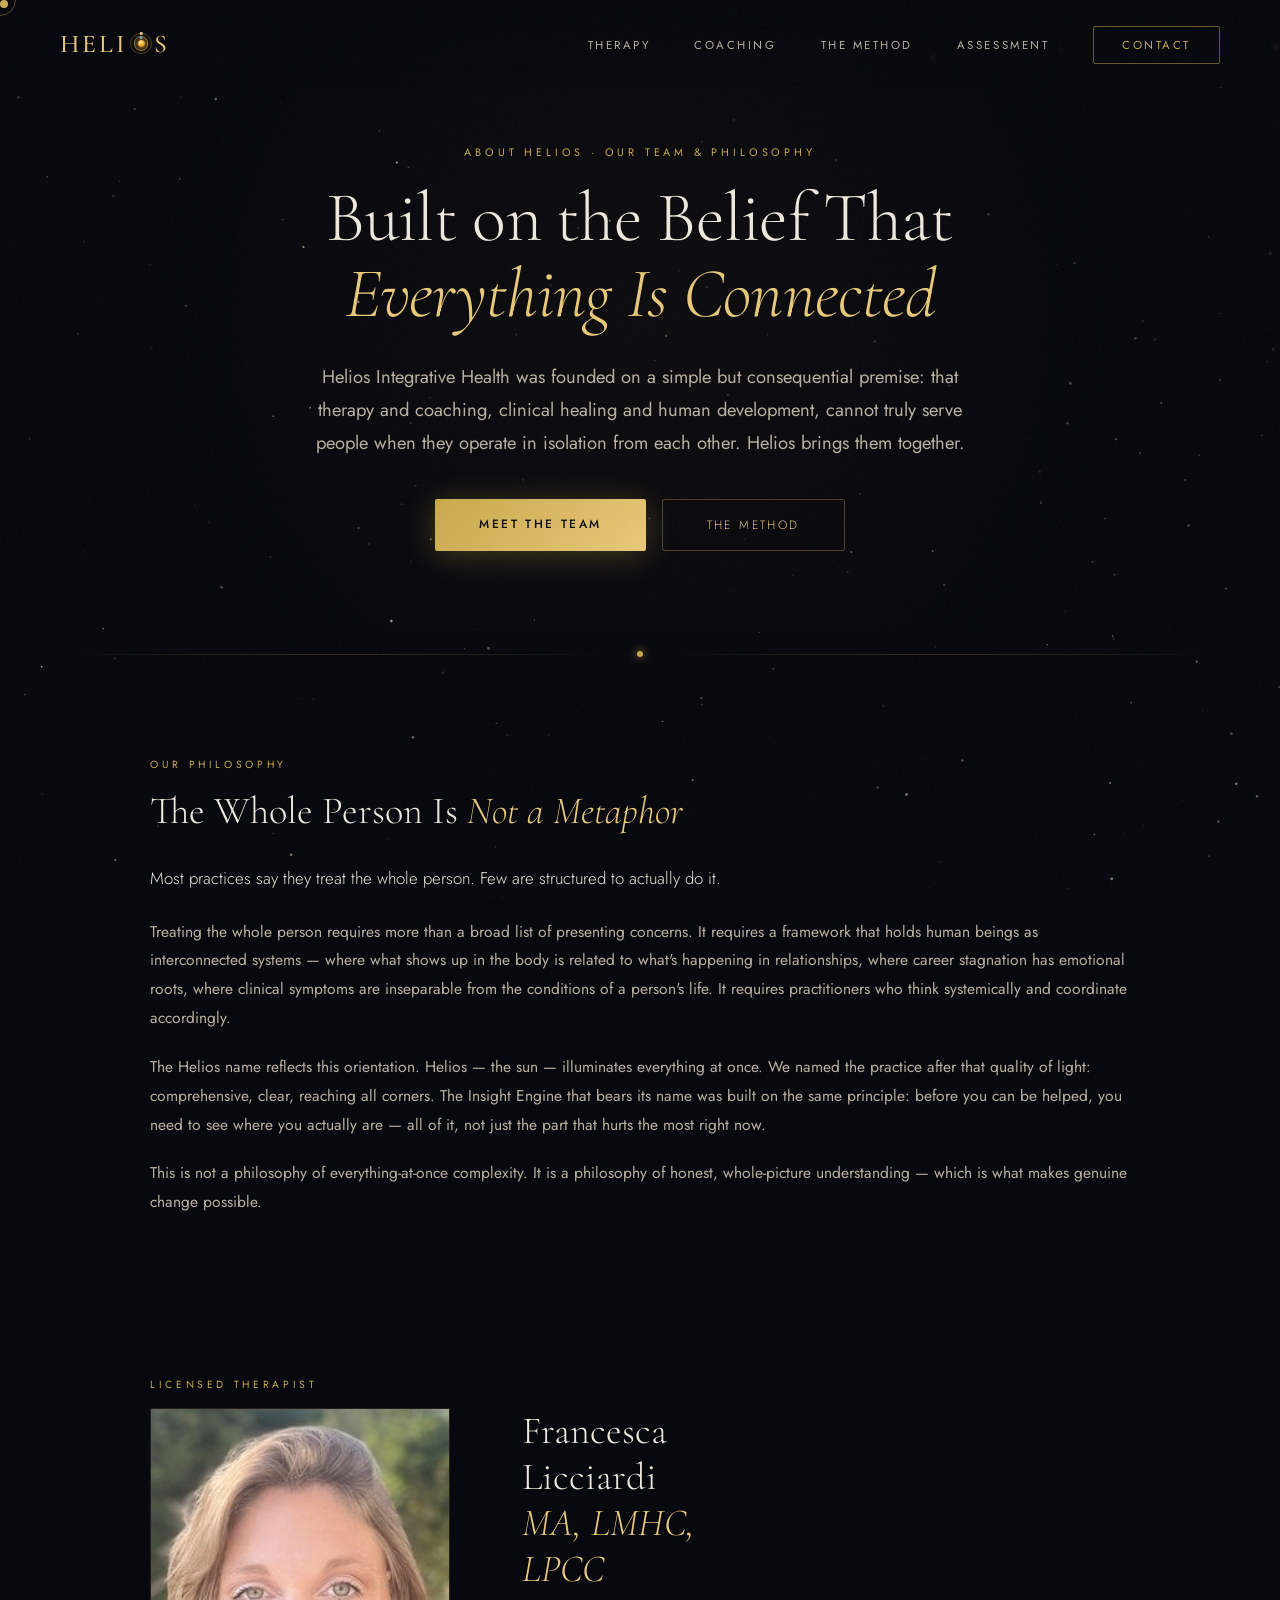
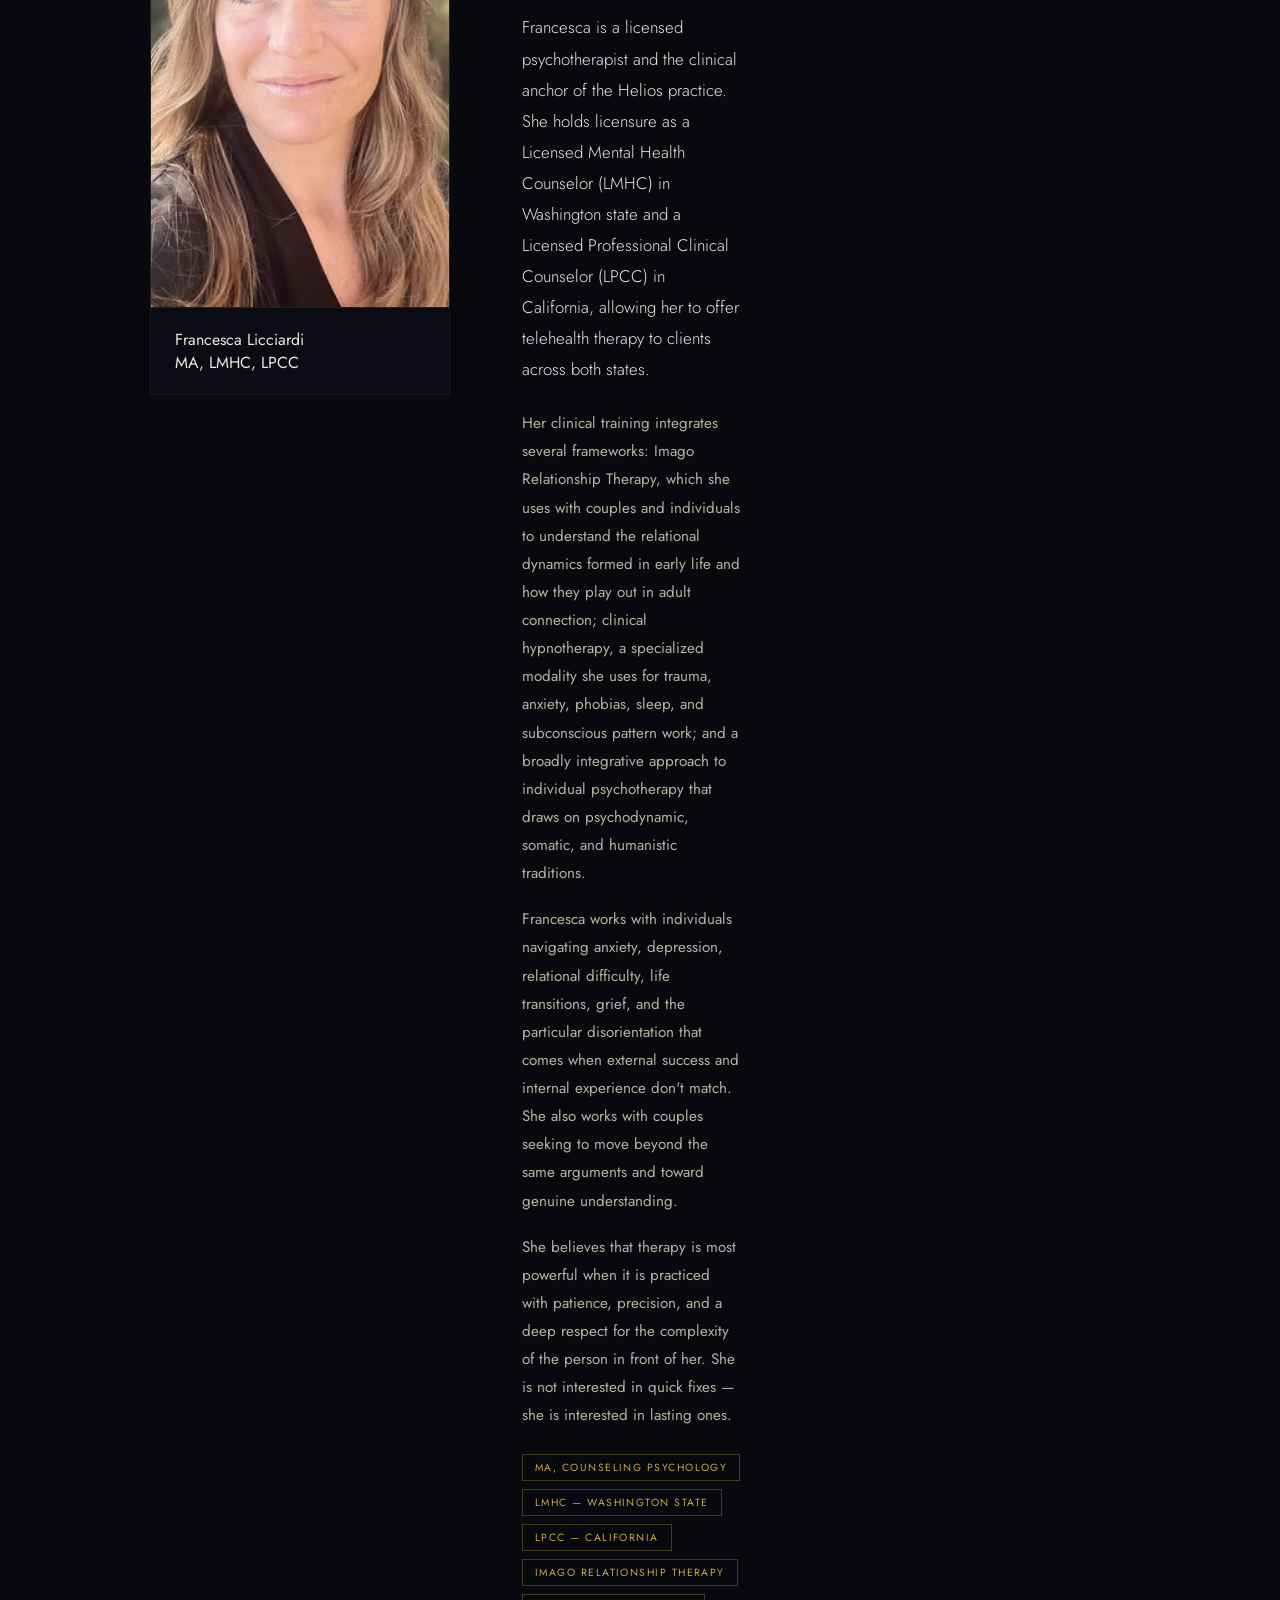
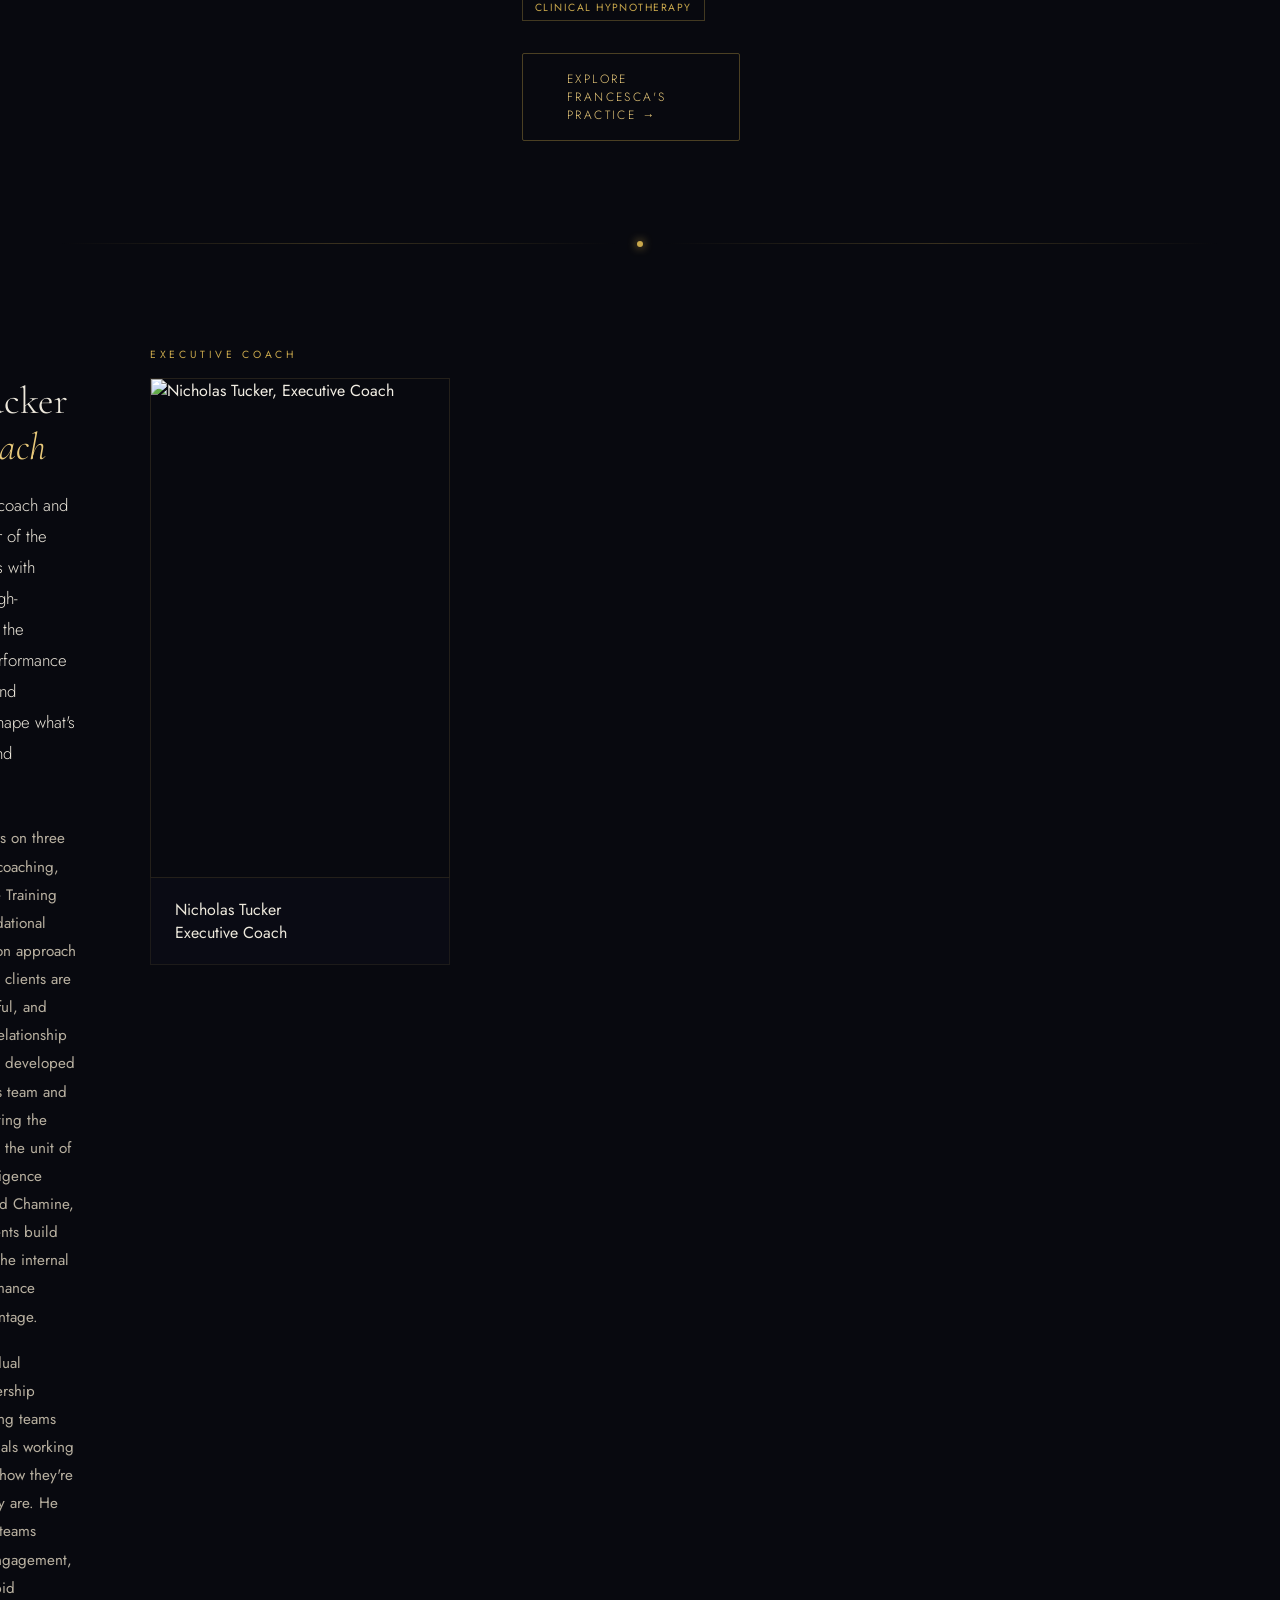
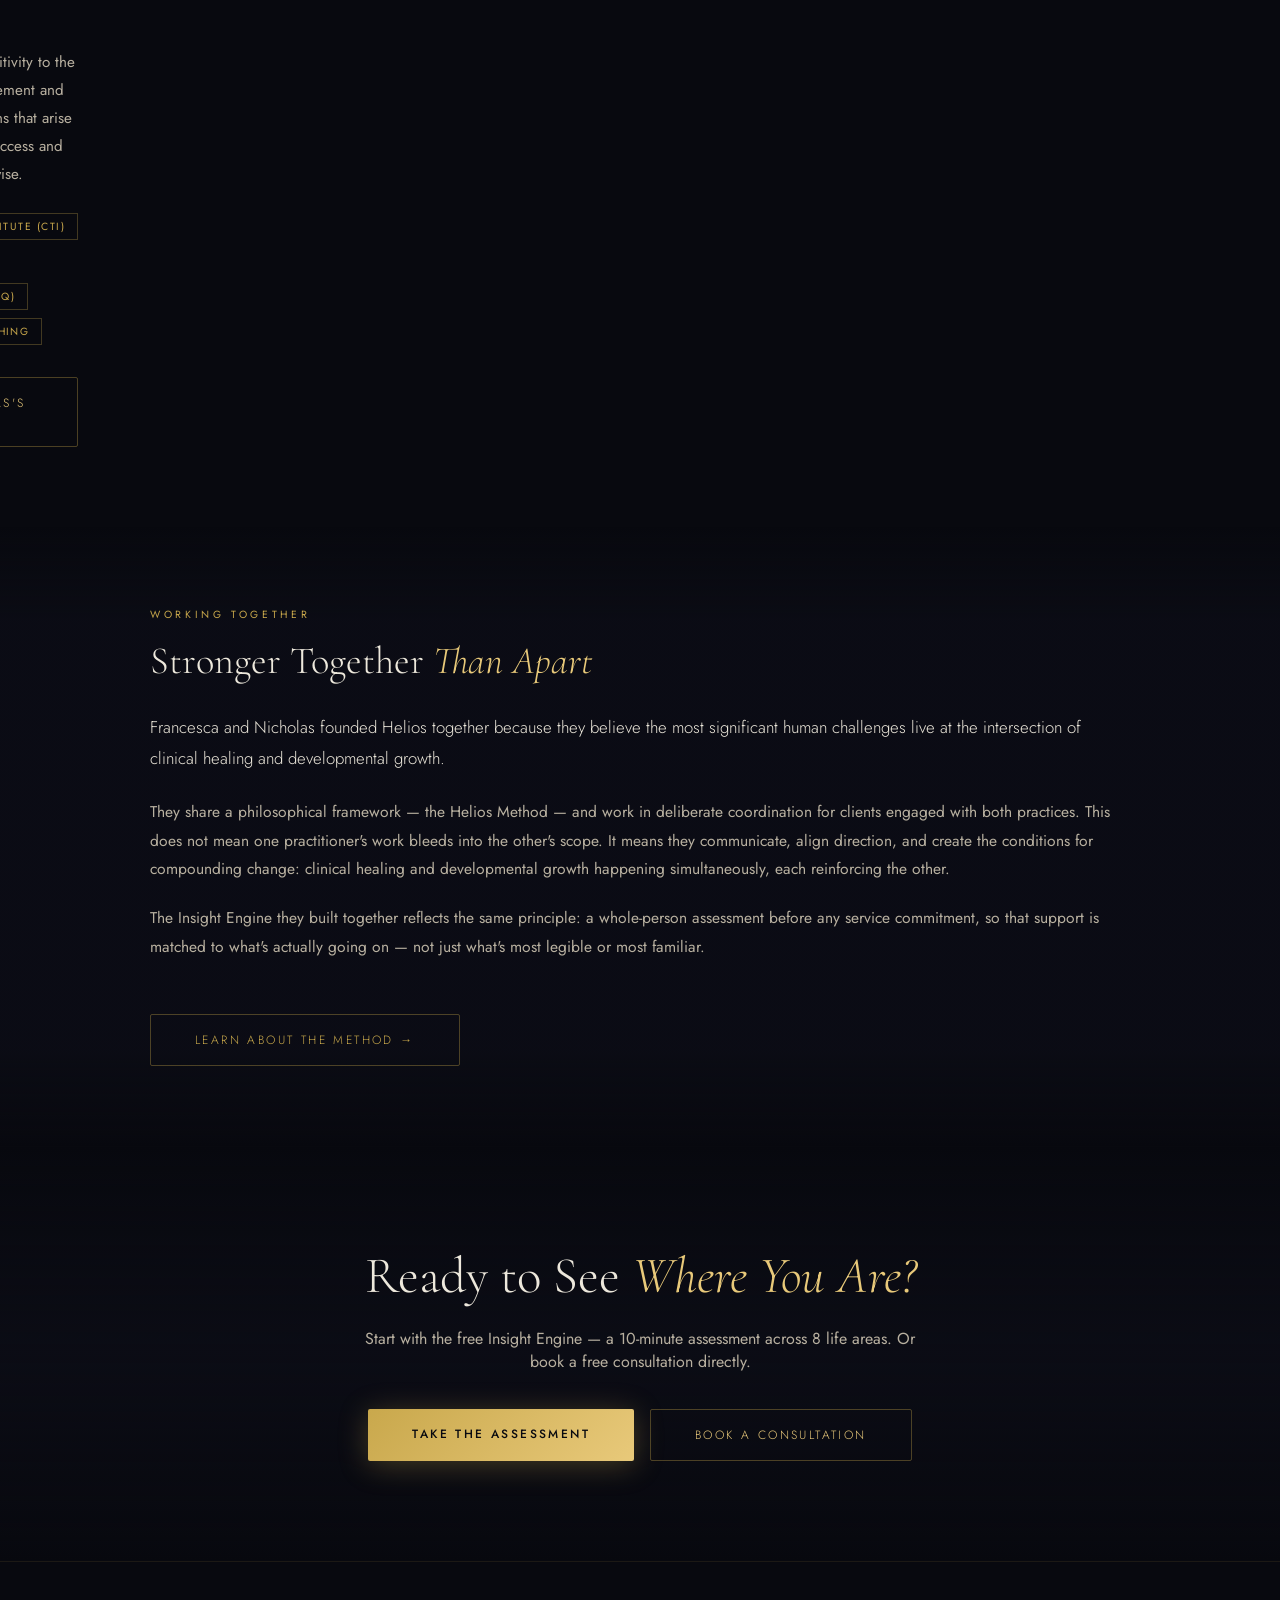
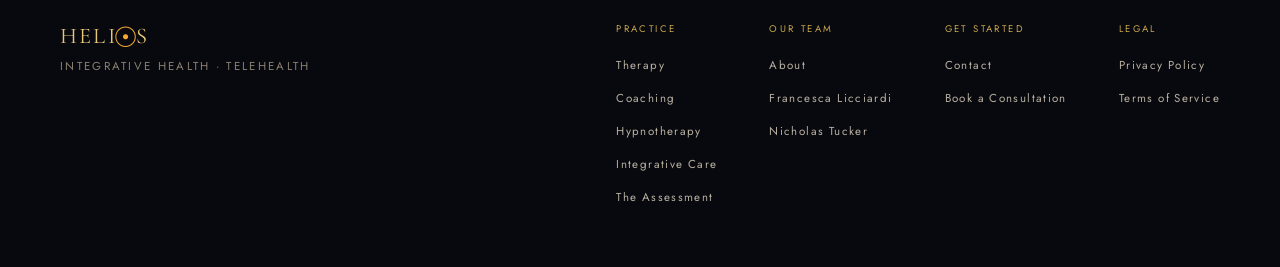
==== commit 3c3d58d5: "feat(wordmark): replace static ☉ glyph with animated two-orbit logo Swaps the plain HELI☉S text mark" ====
--- a/about/index.html
+++ b/about/index.html
@@ -66,7 +66,7 @@
 <canvas id="starfield"></canvas>
 
 <nav>
-  <a href="/" class="nav-logo">HELI<span>☉</span>S</a>
+  <a href="/" class="nav-logo">HELI<span class="logo-icon"><span class="logo-sun"></span><span class="logo-orbit logo-orbit-1"><span class="logo-planet logo-planet-1"></span></span><span class="logo-orbit logo-orbit-2"><span class="logo-planet logo-planet-2"></span></span></span>S</a>
   <ul class="nav-links">
     <li><a href="/therapy">Therapy</a></li>
     <li><a href="/coaching">Coaching</a></li>
--- a/styles.css
+++ b/styles.css
@@ -53,17 +53,17 @@
   backdrop-filter: blur(12px);
   box-shadow: 0 1px 0 rgba(201,168,76,0.08);
 }
-.nav-logo { font-family:'Cormorant Garamond',serif;font-size:1.6rem;font-weight:500;letter-spacing:0.12em;color:var(--gold-light);text-decoration:none; }
-.nav-logo span {
-  color: var(--sun);
-  font-size: 1.25em;
-  line-height: 1;
-  vertical-align: top;
-  position: relative;
-  top: 0.05em;
-  margin-left: -0.13em;
-  letter-spacing: -0.07em;
-}
+.nav-logo { font-family:'Cormorant Garamond',serif;font-size:1.6rem;font-weight:500;letter-spacing:0.12em;color:var(--gold-light);text-decoration:none;display:flex;align-items:center; }
+.logo-icon { position:relative;width:1em;height:1em;flex-shrink:0;display:inline-flex;align-items:center;justify-content:center;margin:0 0.01em; }
+.logo-sun { position:absolute;width:28%;height:28%;border-radius:50%;background:radial-gradient(circle at 35% 35%,#FFE5A0,#F4A832 50%,#C97A15);box-shadow:0 0 4px 2px rgba(244,168,50,0.55);z-index:1;animation:logo-pulse 4s ease-in-out infinite; }
+.logo-orbit { position:absolute;border-radius:50%;top:0;left:0;right:0;bottom:0;margin:auto; }
+.logo-orbit-1 { width:55%;height:55%;border:1px solid rgba(201,168,76,0.7);animation:logo-spin 6s linear infinite; }
+.logo-orbit-2 { width:85%;height:85%;border:1px solid rgba(201,168,76,0.35);animation:logo-spin 14s linear infinite reverse; }
+.logo-planet { position:absolute;border-radius:50%;top:-1.5px;left:50%;transform:translateX(-50%); }
+.logo-planet-1 { width:3px;height:3px;background:#5B99CC; }
+.logo-planet-2 { width:2.5px;height:2.5px;background:#E8C97A;top:-1.25px; }
+@keyframes logo-spin { from{transform:rotate(0deg)} to{transform:rotate(360deg)} }
+@keyframes logo-pulse { 0%,100%{box-shadow:0 0 3px 1px rgba(244,168,50,0.5)} 50%{box-shadow:0 0 6px 3px rgba(244,168,50,0.75)} }
 .nav-links { display:flex;gap:44px;list-style:none; }
 .nav-links a { text-decoration:none;color:var(--text-dim);font-size:0.72rem;letter-spacing:0.22em;text-transform:uppercase;transition:color 0.3s; }
 .nav-links a:hover { color:var(--gold-light); }
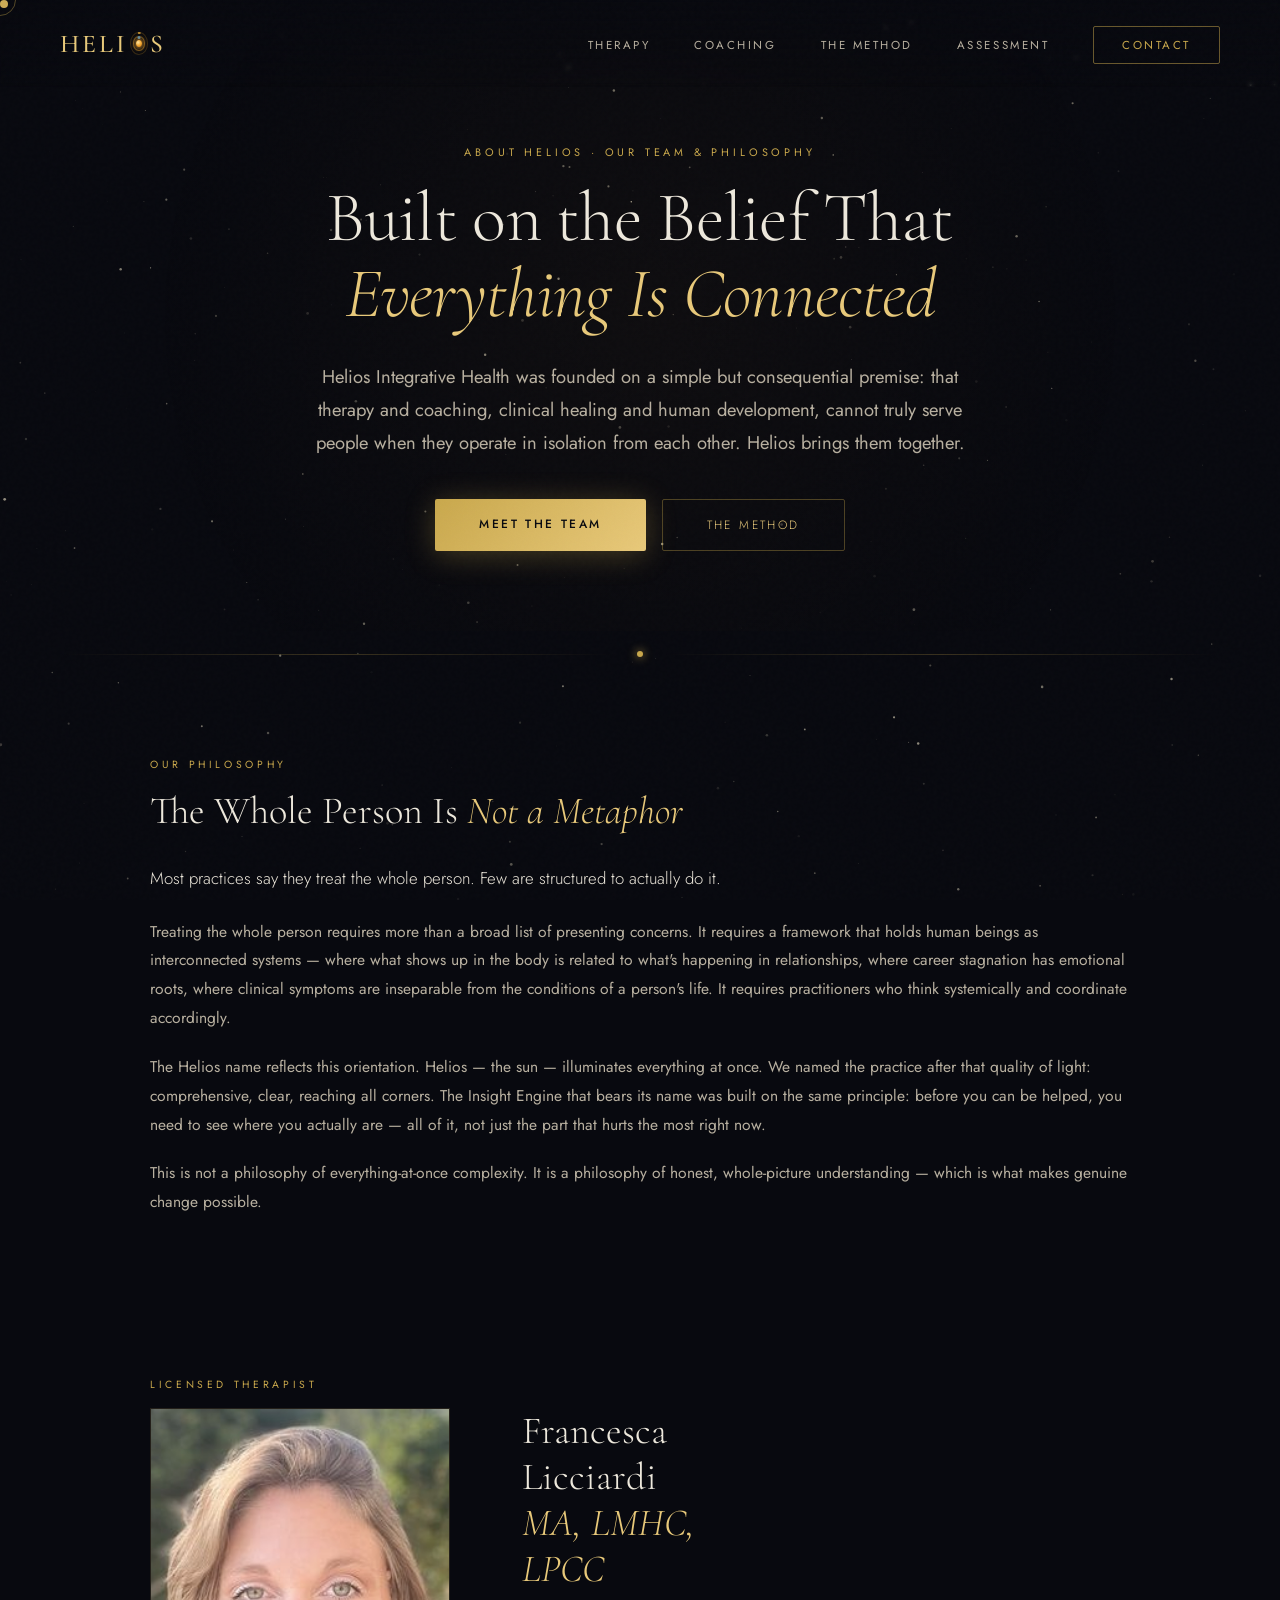
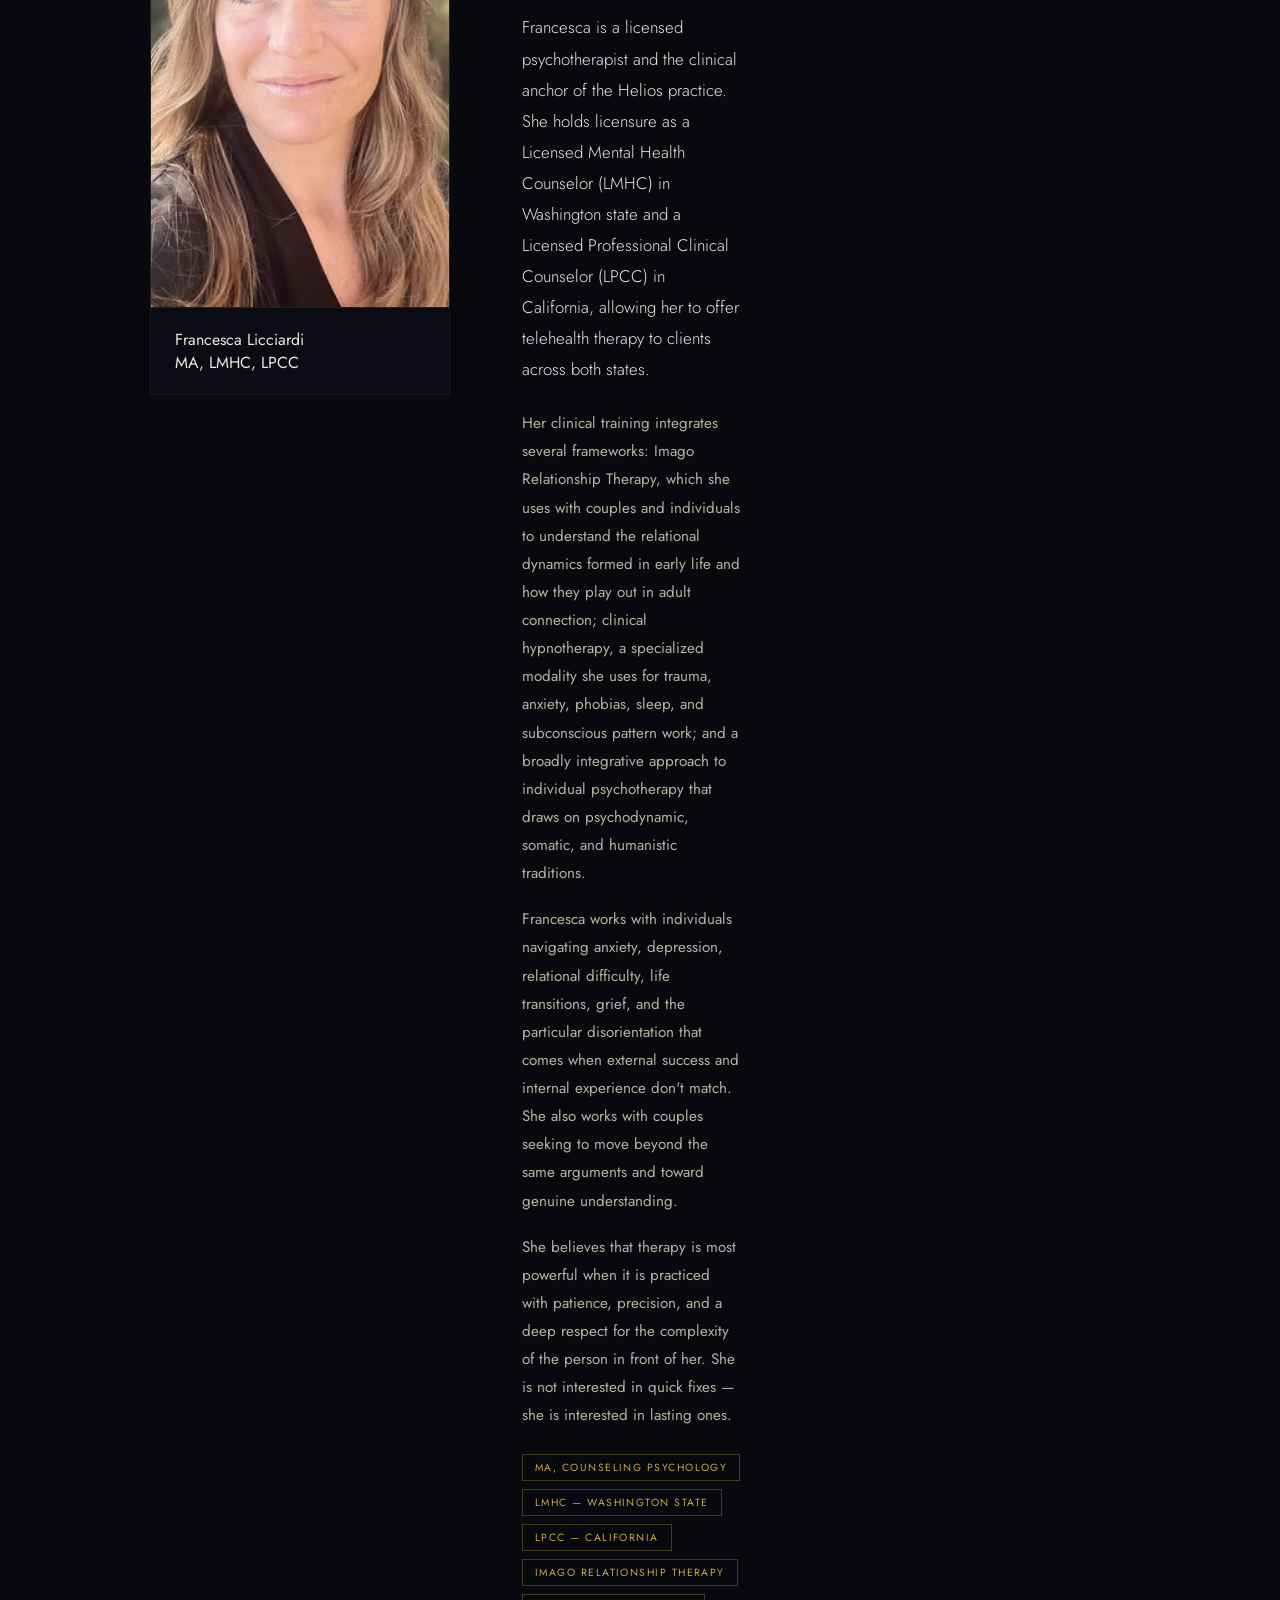
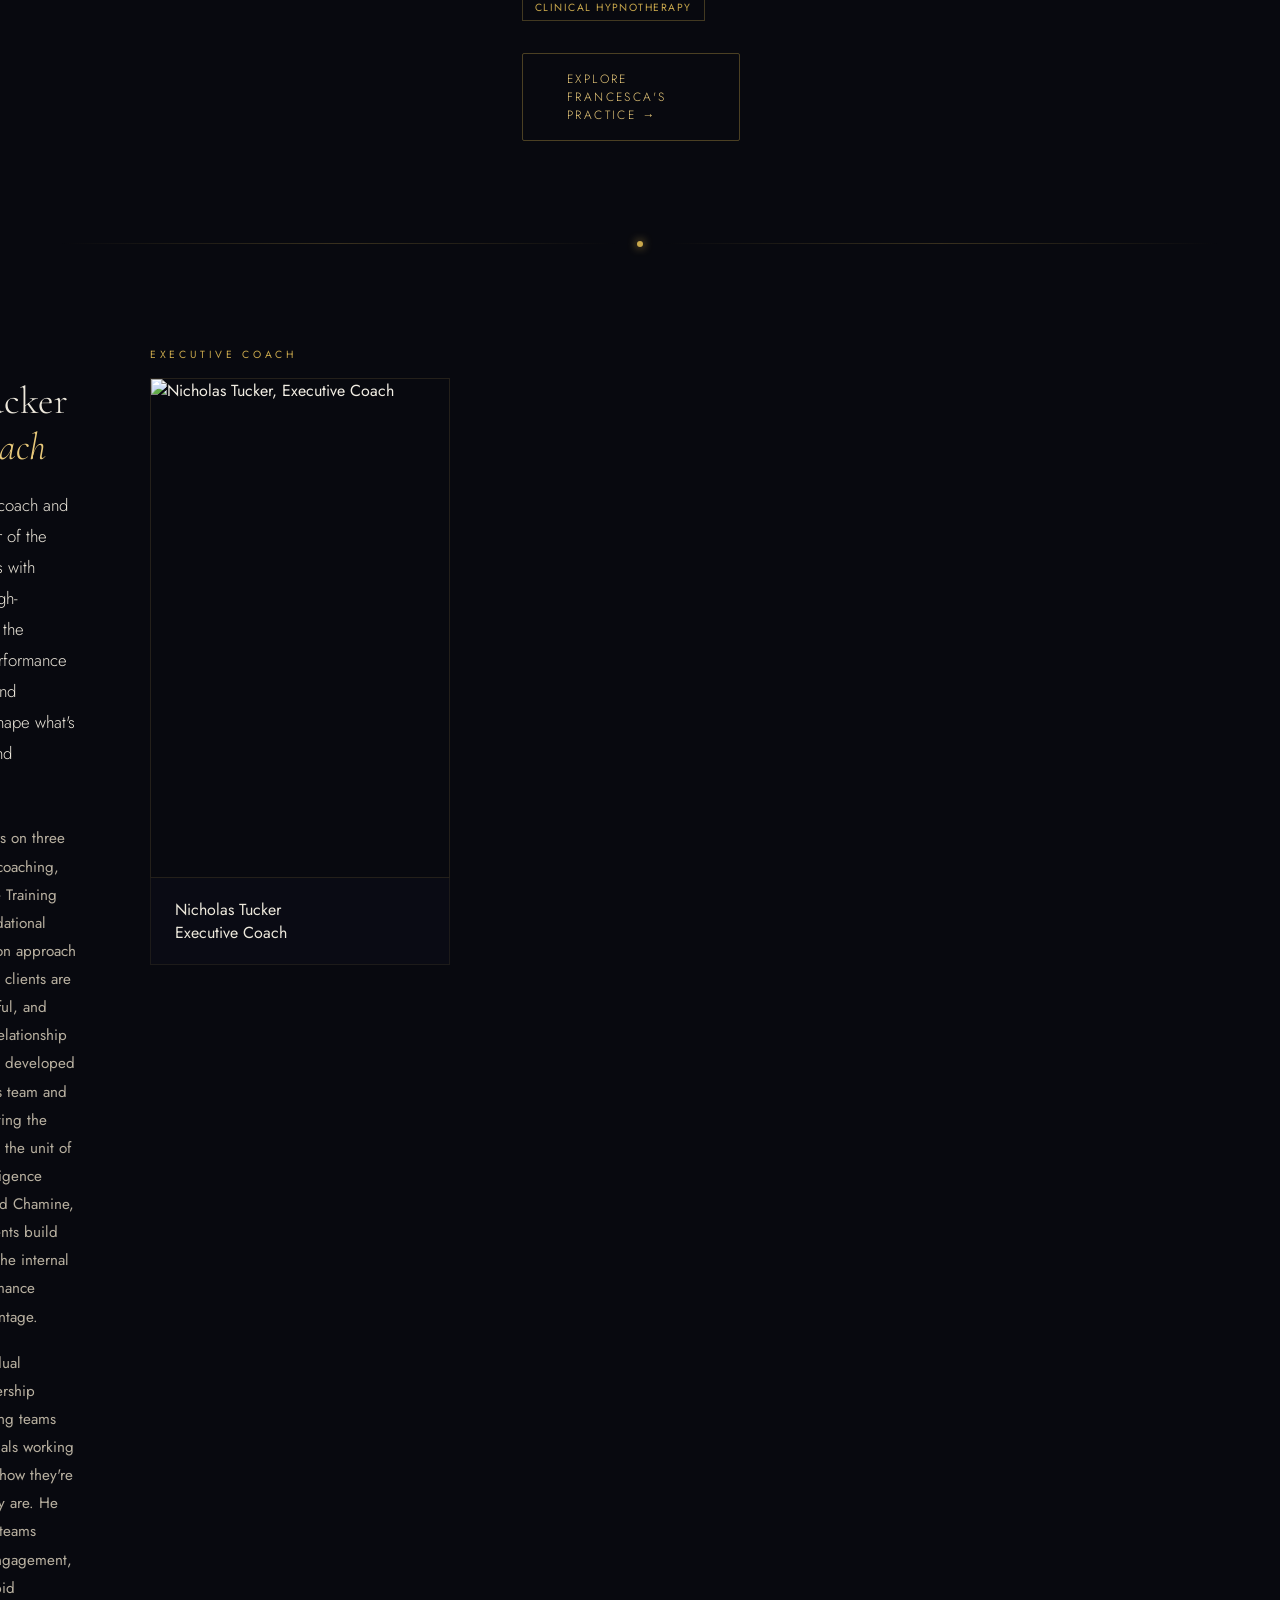
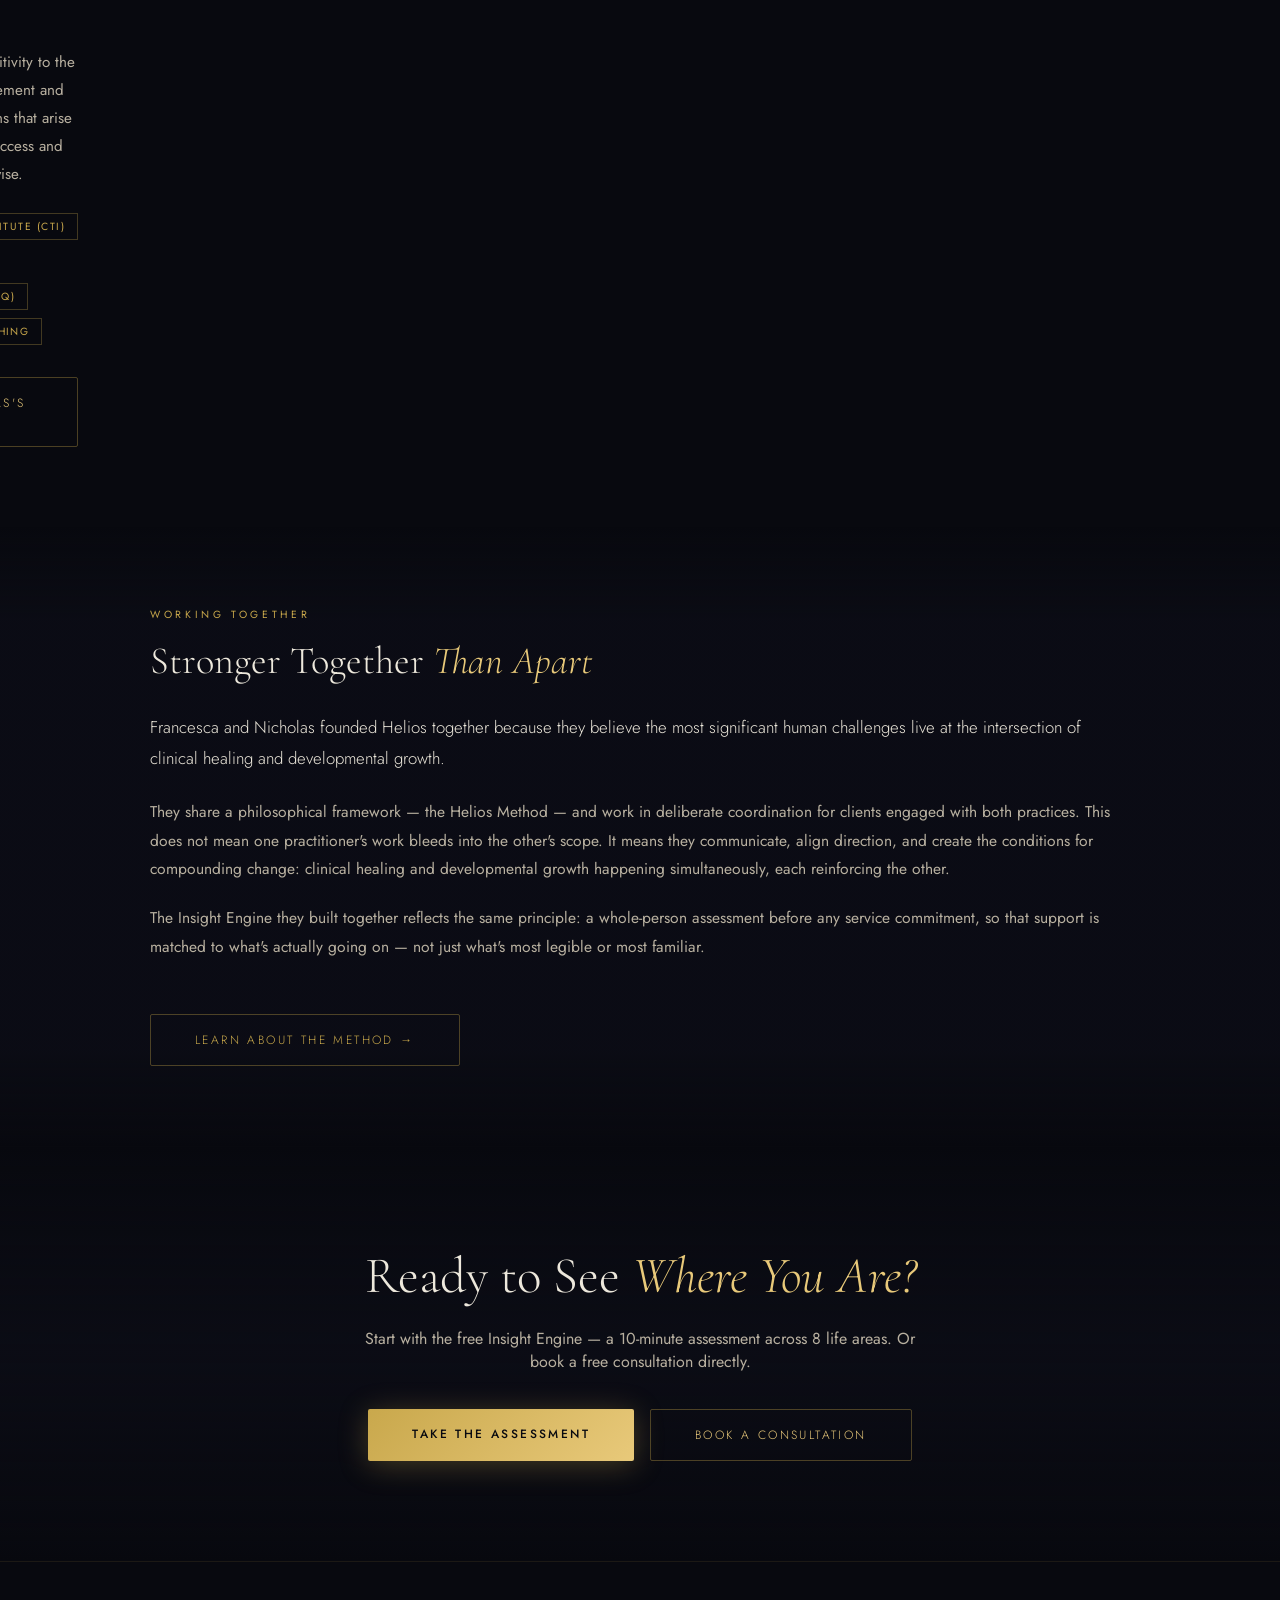
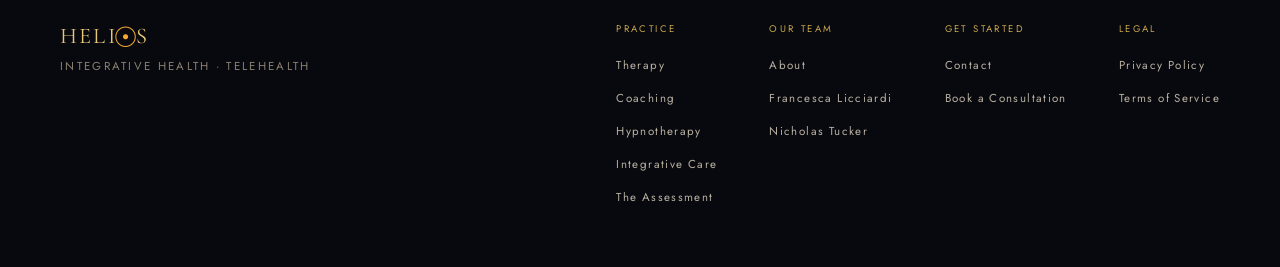
==== commit f70d92e6: "refactor(wordmark): migrate to reference BEM spec from helios-scheme/wordmark.css Replaces ad-hoc cl" ====
--- a/about/index.html
+++ b/about/index.html
@@ -66,7 +66,7 @@
 <canvas id="starfield"></canvas>
 
 <nav>
-  <a href="/" class="nav-logo">HELI<span class="logo-icon"><span class="logo-sun"></span><span class="logo-orbit logo-orbit-1"><span class="logo-planet logo-planet-1"></span></span><span class="logo-orbit logo-orbit-2"><span class="logo-planet logo-planet-2"></span></span></span>S</a>
+  <a href="/" class="nav-logo helios-wordmark">HELI<span class="helios-wordmark__icon" aria-hidden="true"><span class="helios-wordmark__sun"></span><span class="helios-wordmark__orbit helios-wordmark__orbit--1"><span class="helios-wordmark__planet helios-wordmark__planet--1"></span></span><span class="helios-wordmark__orbit helios-wordmark__orbit--2"><span class="helios-wordmark__planet helios-wordmark__planet--2"></span></span></span>S</a>
   <ul class="nav-links">
     <li><a href="/therapy">Therapy</a></li>
     <li><a href="/coaching">Coaching</a></li>
--- a/styles.css
+++ b/styles.css
@@ -53,17 +53,20 @@
   backdrop-filter: blur(12px);
   box-shadow: 0 1px 0 rgba(201,168,76,0.08);
 }
-.nav-logo { font-family:'Cormorant Garamond',serif;font-size:1.6rem;font-weight:500;letter-spacing:0.12em;color:var(--gold-light);text-decoration:none;display:flex;align-items:center; }
-.logo-icon { position:relative;width:1em;height:1em;flex-shrink:0;display:inline-flex;align-items:center;justify-content:center;margin:0 0.01em; }
-.logo-sun { position:absolute;width:28%;height:28%;border-radius:50%;background:radial-gradient(circle at 35% 35%,#FFE5A0,#F4A832 50%,#C97A15);box-shadow:0 0 4px 2px rgba(244,168,50,0.55);z-index:1;animation:logo-pulse 4s ease-in-out infinite; }
-.logo-orbit { position:absolute;border-radius:50%;top:0;left:0;right:0;bottom:0;margin:auto; }
-.logo-orbit-1 { width:55%;height:55%;border:1px solid rgba(201,168,76,0.7);animation:logo-spin 6s linear infinite; }
-.logo-orbit-2 { width:85%;height:85%;border:1px solid rgba(201,168,76,0.35);animation:logo-spin 14s linear infinite reverse; }
-.logo-planet { position:absolute;border-radius:50%;top:-1.5px;left:50%;transform:translateX(-50%); }
-.logo-planet-1 { width:3px;height:3px;background:#5B99CC; }
-.logo-planet-2 { width:2.5px;height:2.5px;background:#E8C97A;top:-1.25px; }
-@keyframes logo-spin { from{transform:rotate(0deg)} to{transform:rotate(360deg)} }
-@keyframes logo-pulse { 0%,100%{box-shadow:0 0 3px 1px rgba(244,168,50,0.5)} 50%{box-shadow:0 0 6px 3px rgba(244,168,50,0.75)} }
+.nav-logo { font-family:'Cormorant Garamond',serif;font-size:1.6rem;font-weight:500;letter-spacing:0.12em;color:var(--gold-light);text-decoration:none; }
+/* ---- WORDMARK ANIMATION (helios-scheme/wordmark.css) ---- */
+.helios-wordmark { display:inline-flex;align-items:center; }
+.helios-wordmark__icon { position:relative;width:0.82em;height:1em;flex-shrink:0;display:inline-flex;align-items:center;justify-content:center;margin:0 0.01em; }
+.helios-wordmark__sun { position:absolute;width:28%;height:28%;border-radius:50%;background:radial-gradient(circle at 35% 35%,#FFE5A0,#F4A832 50%,#C97A15);box-shadow:0 0 4px 2px rgba(244,168,50,0.55);z-index:1;animation:helios-sun-pulse 4s ease-in-out infinite; }
+.helios-wordmark__orbit { position:absolute;border-radius:50%;top:0;left:0;right:0;bottom:0;margin:auto; }
+.helios-wordmark__orbit--1 { width:55%;height:55%;border:1px solid rgba(154,111,32,0.65);animation:helios-orbit-spin 6s linear infinite; }
+.helios-wordmark__orbit--2 { width:88%;height:88%;border:1px solid rgba(154,111,32,0.30);animation:helios-orbit-spin 14s linear infinite reverse; }
+.helios-wordmark__planet { position:absolute;border-radius:50%;left:50%;transform:translateX(-50%); }
+.helios-wordmark__planet--1 { width:3px;height:3px;top:-1.5px;background:#4A88B5; }
+.helios-wordmark__planet--2 { width:2.5px;height:2.5px;top:-1.25px;background:#B8882E; }
+@keyframes helios-orbit-spin { from{transform:rotate(0deg)} to{transform:rotate(360deg)} }
+@keyframes helios-sun-pulse { 0%,100%{box-shadow:0 0 4px 2px rgba(244,168,50,0.55)} 50%{box-shadow:0 0 7px 4px rgba(244,168,50,0.80)} }
+@media (prefers-reduced-motion:reduce) { .helios-wordmark__sun,.helios-wordmark__orbit--1,.helios-wordmark__orbit--2 { animation:none; } }
 .nav-links { display:flex;gap:44px;list-style:none; }
 .nav-links a { text-decoration:none;color:var(--text-dim);font-size:0.72rem;letter-spacing:0.22em;text-transform:uppercase;transition:color 0.3s; }
 .nav-links a:hover { color:var(--gold-light); }
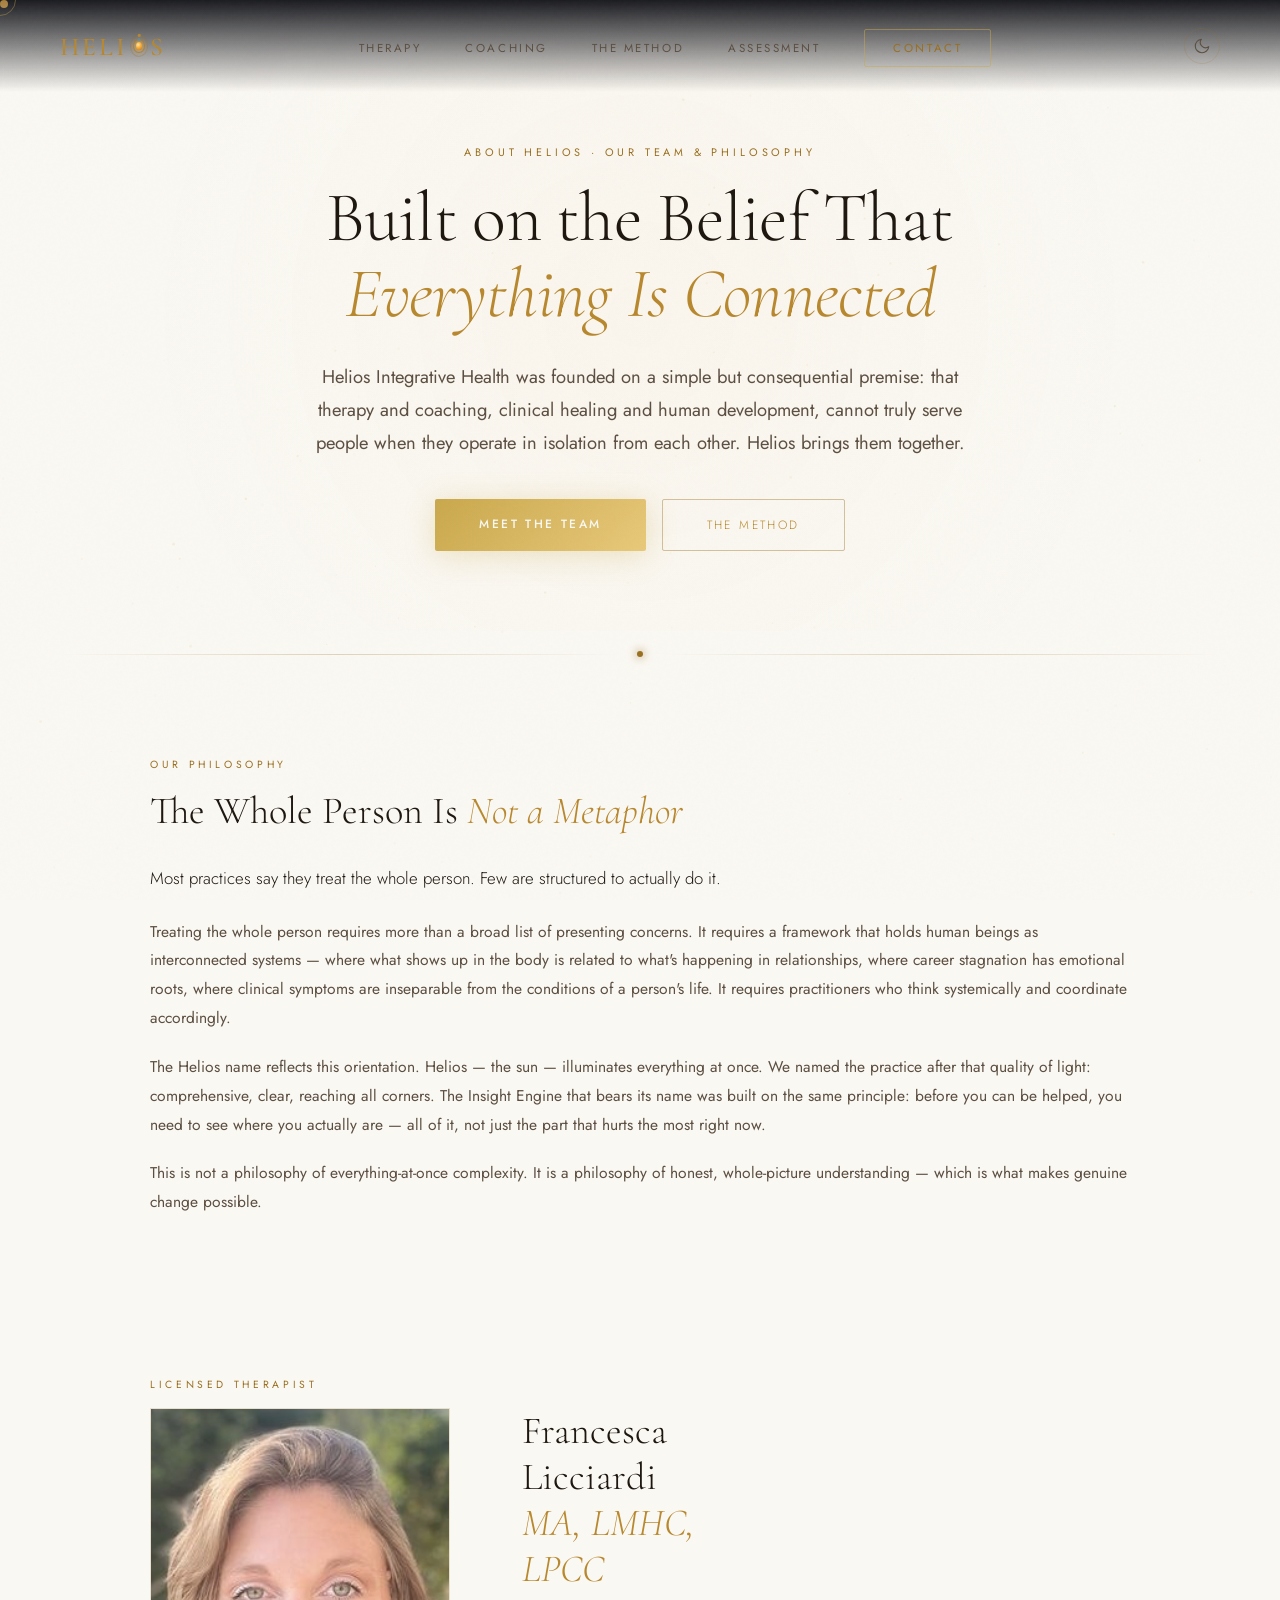
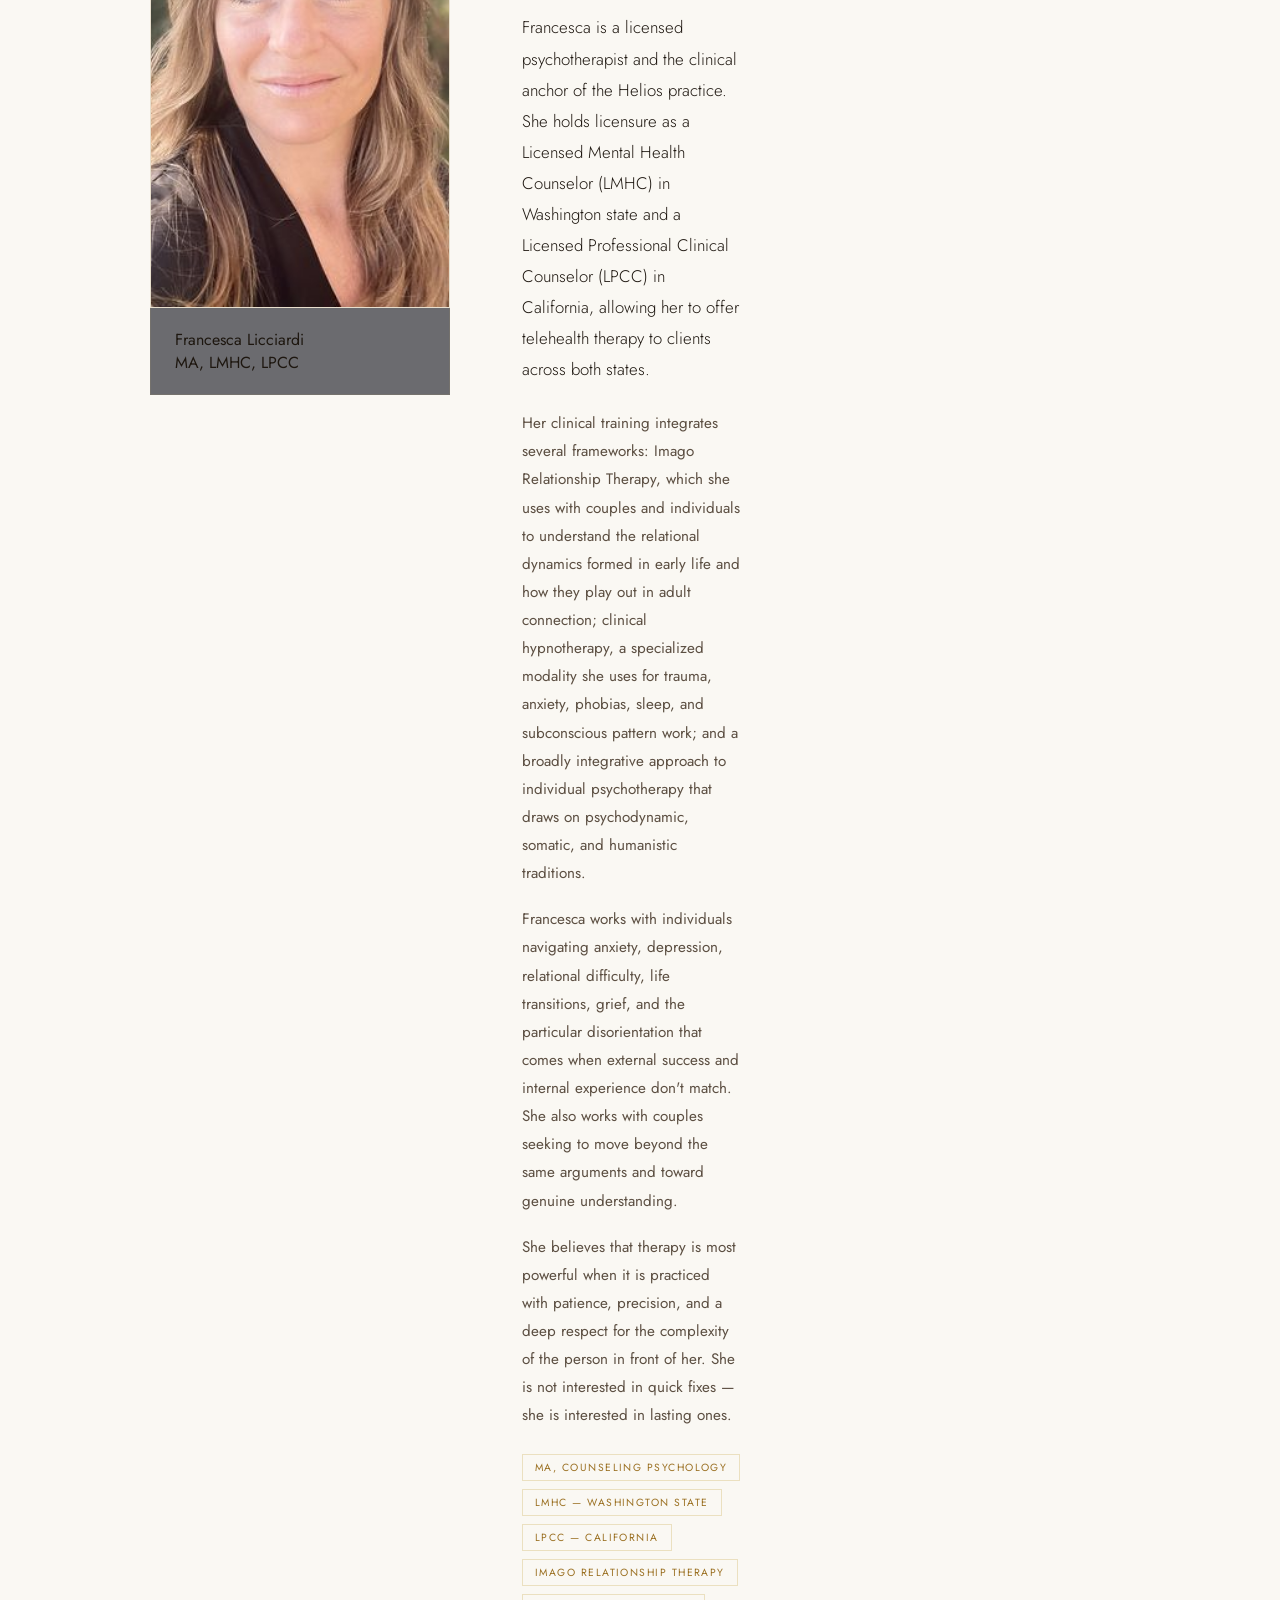
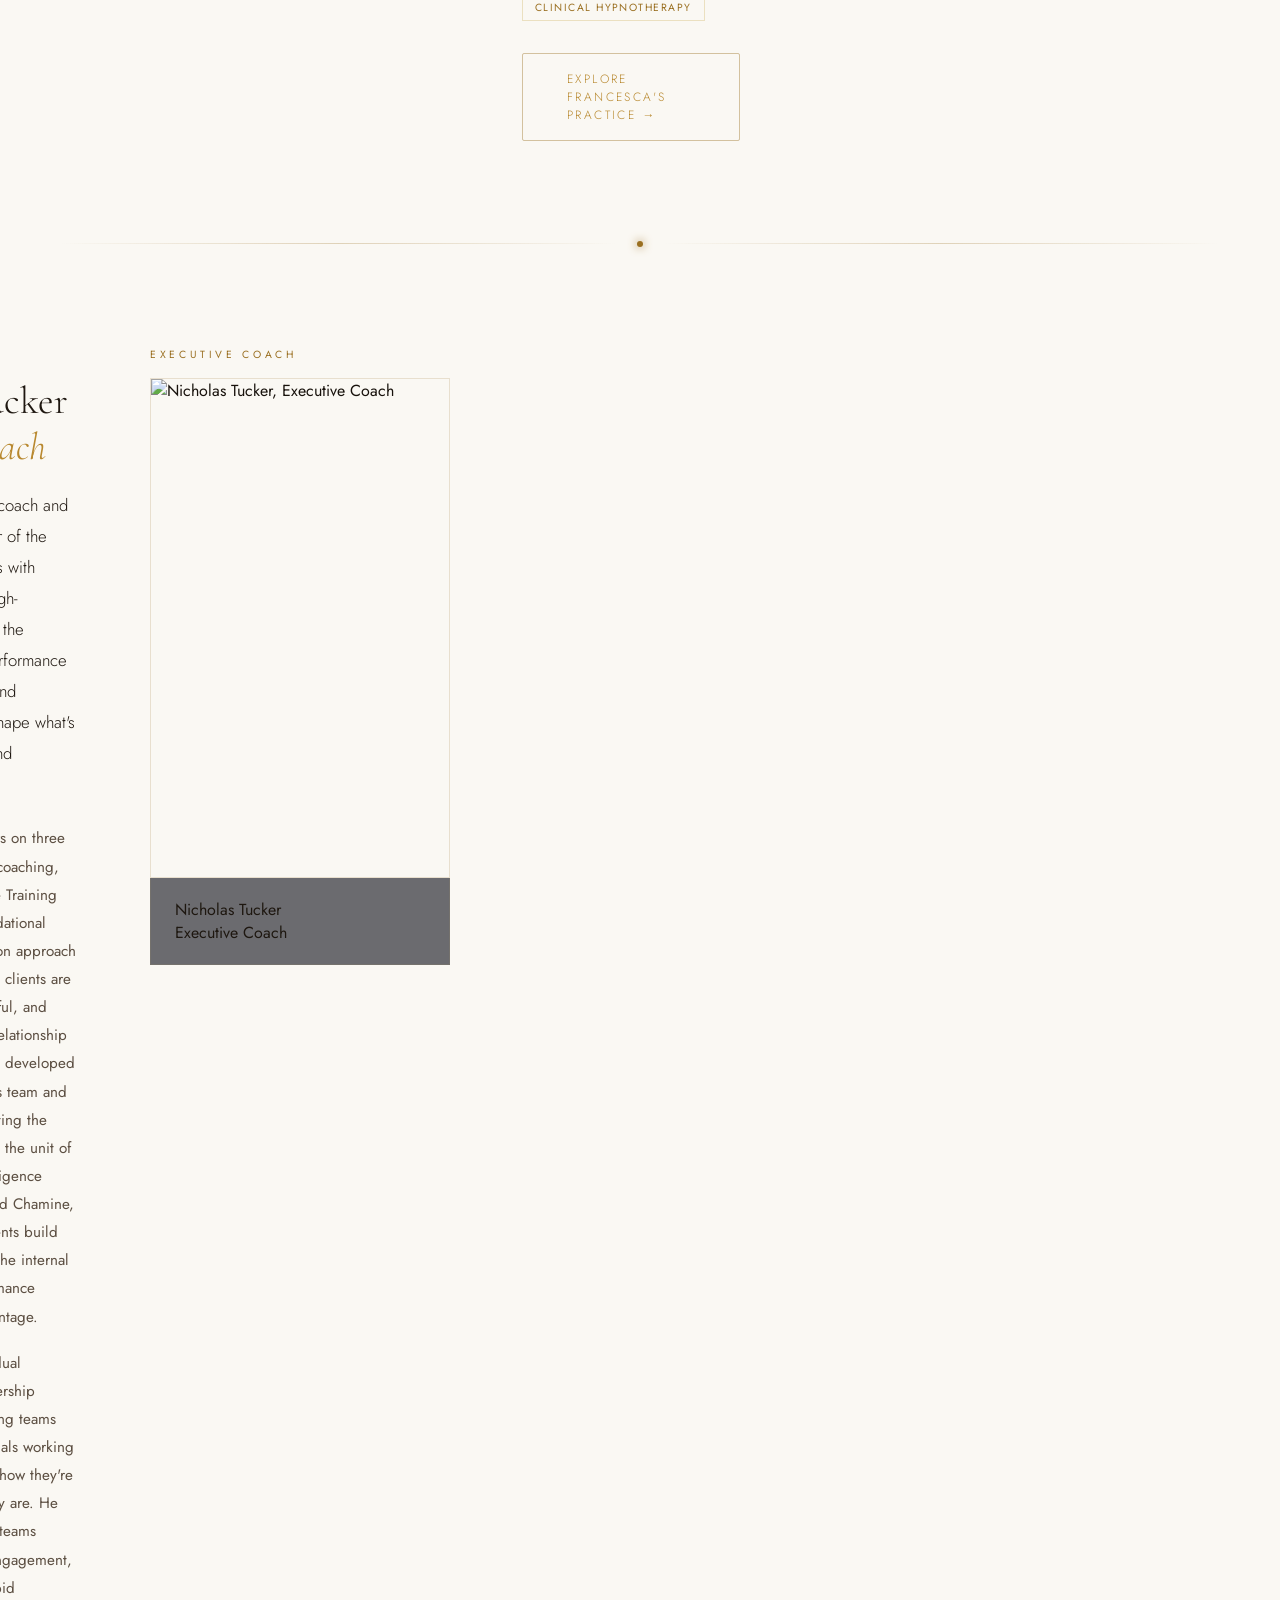
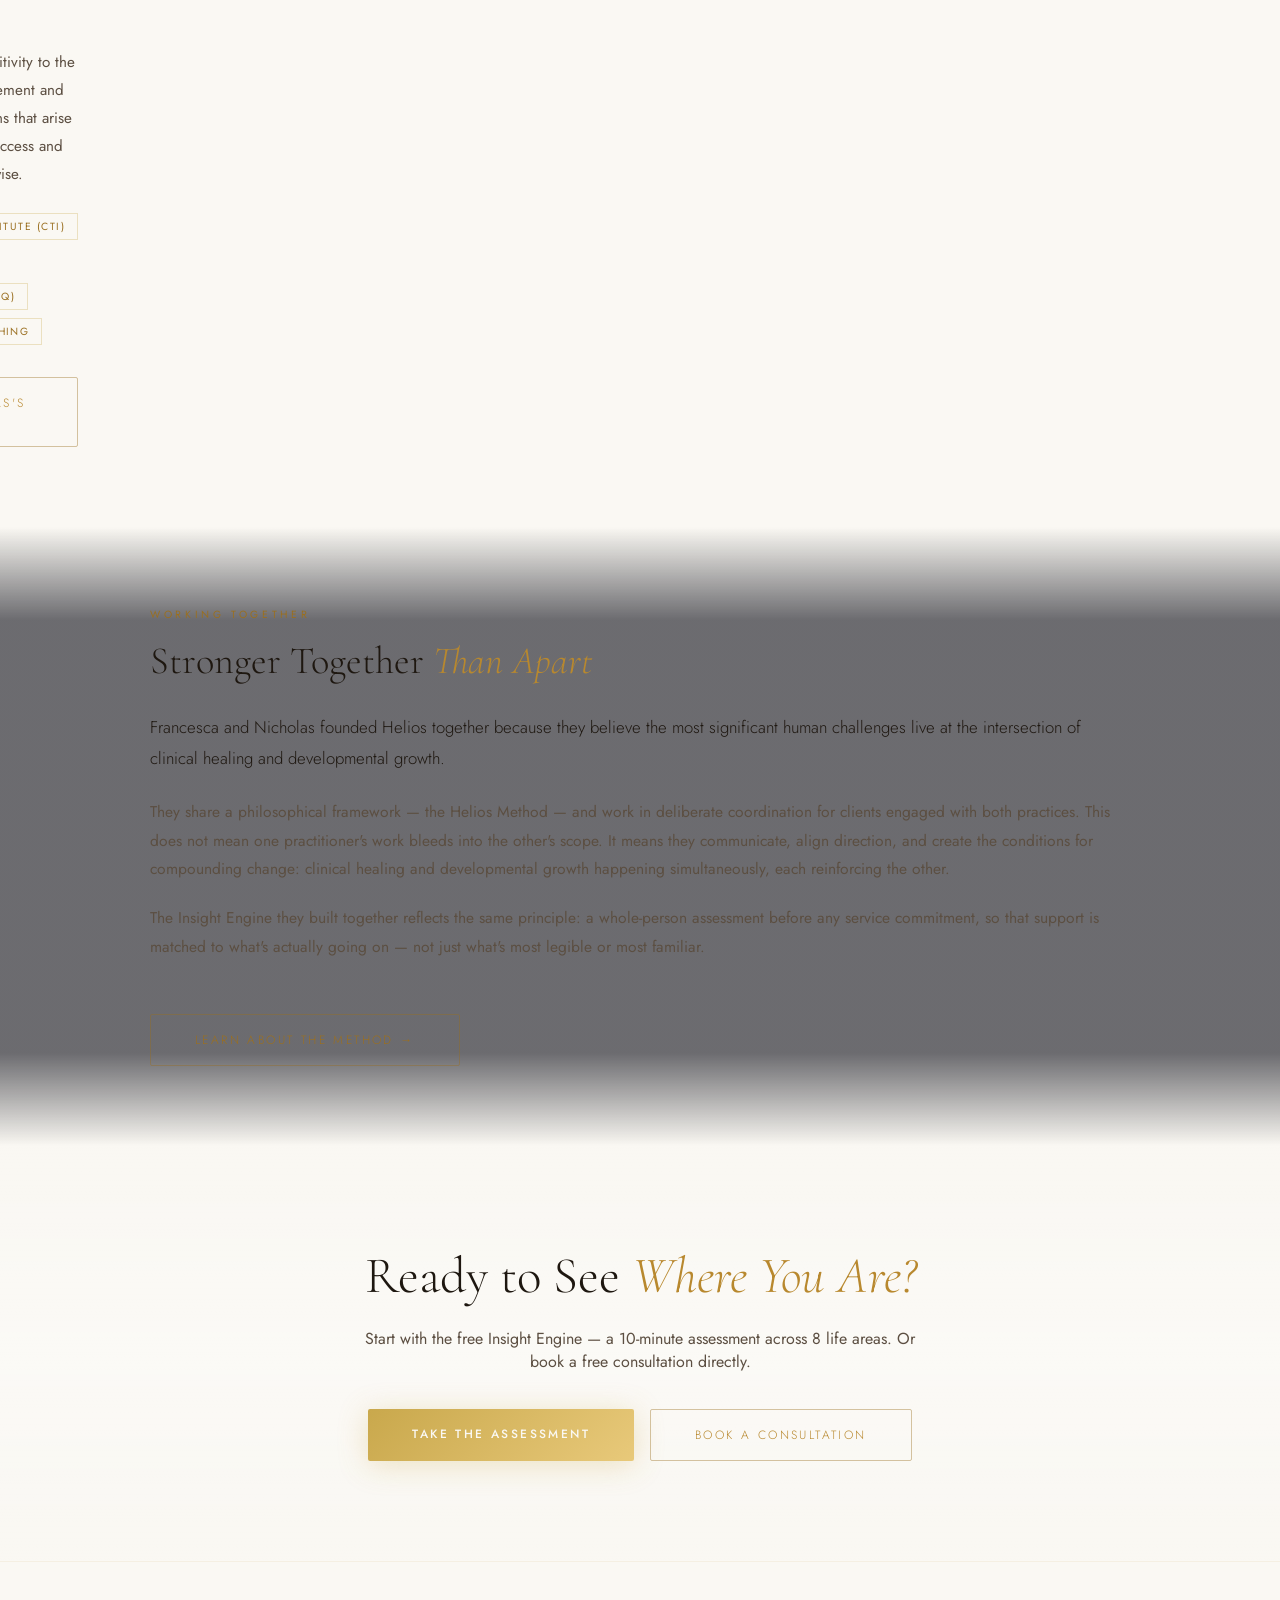
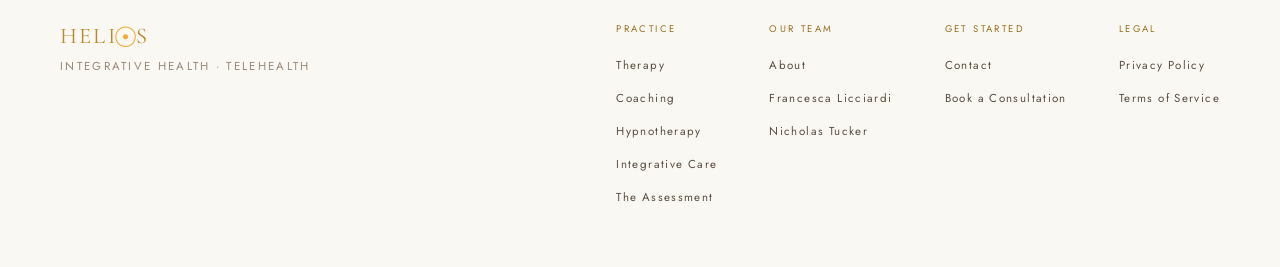
==== commit 5c121c73: "feat(ui): add dark/light theme toggle with localStorage and FOUC prevention" ====
--- a/about/index.html
+++ b/about/index.html
@@ -2,6 +2,7 @@
 <html lang="en">
 <head>
 <meta charset="UTF-8">
+<script>(function(){try{var t=localStorage.getItem('helios-theme')||'light';document.documentElement.setAttribute('data-theme',t);}catch(e){document.documentElement.setAttribute('data-theme','light');}})()</script>
 <meta name="viewport" content="width=device-width, initial-scale=1.0">
 <title>About Helios Integrative Health | Our Team &amp; Philosophy</title>
 <link rel="icon" type="image/svg+xml" href="/favicon.svg" />
@@ -74,6 +75,10 @@
     <li><a href="/assessment">Assessment</a></li>
     <li><a href="/contact" class="nav-cta">Contact</a></li>
   </ul>
+  <button class="theme-toggle" id="themeToggle" aria-label="Switch to dark theme" title="Toggle theme">
+    <svg class="theme-icon theme-icon--moon" width="18" height="18" viewBox="0 0 24 24" fill="none" stroke="currentColor" stroke-width="1.5" stroke-linecap="round" stroke-linejoin="round" aria-hidden="true"><path d="M21 12.79A9 9 0 1 1 11.21 3 7 7 0 0 0 21 12.79z"/></svg>
+    <svg class="theme-icon theme-icon--sun" width="18" height="18" viewBox="0 0 24 24" fill="none" stroke="currentColor" stroke-width="1.5" stroke-linecap="round" stroke-linejoin="round" aria-hidden="true"><circle cx="12" cy="12" r="5"/><line x1="12" y1="1" x2="12" y2="3"/><line x1="12" y1="21" x2="12" y2="23"/><line x1="4.22" y1="4.22" x2="5.64" y2="5.64"/><line x1="18.36" y1="18.36" x2="19.78" y2="19.78"/><line x1="1" y1="12" x2="3" y2="12"/><line x1="21" y1="12" x2="23" y2="12"/><line x1="4.22" y1="19.78" x2="5.64" y2="18.36"/><line x1="18.36" y1="5.64" x2="19.78" y2="4.22"/></svg>
+  </button>
   <div class="hamburger" id="hamburger" onclick="toggleMenu()" aria-label="Open navigation menu" aria-expanded="false" role="button" tabindex="0">
     <span></span><span></span><span></span>
   </div>
@@ -87,6 +92,11 @@
   <a href="/assessment" onclick="toggleMenu()">Assessment</a>
   <a href="/contact" onclick="toggleMenu()">Contact</a>
   <div class="mobile-divider"></div>
+  <button class="theme-toggle theme-toggle--mobile" id="themeToggleMobile" aria-label="Switch to dark theme">
+    <svg class="theme-icon theme-icon--moon" width="20" height="20" viewBox="0 0 24 24" fill="none" stroke="currentColor" stroke-width="1.5" stroke-linecap="round" stroke-linejoin="round" aria-hidden="true"><path d="M21 12.79A9 9 0 1 1 11.21 3 7 7 0 0 0 21 12.79z"/></svg>
+    <svg class="theme-icon theme-icon--sun" width="20" height="20" viewBox="0 0 24 24" fill="none" stroke="currentColor" stroke-width="1.5" stroke-linecap="round" stroke-linejoin="round" aria-hidden="true"><circle cx="12" cy="12" r="5"/><line x1="12" y1="1" x2="12" y2="3"/><line x1="12" y1="21" x2="12" y2="23"/><line x1="4.22" y1="4.22" x2="5.64" y2="5.64"/><line x1="18.36" y1="18.36" x2="19.78" y2="19.78"/><line x1="1" y1="12" x2="3" y2="12"/><line x1="21" y1="12" x2="23" y2="12"/><line x1="4.22" y1="19.78" x2="5.64" y2="18.36"/><line x1="18.36" y1="5.64" x2="19.78" y2="4.22"/></svg>
+    <span class="theme-toggle__label">Light Mode</span>
+  </button>
 </div>
 
 <section class="page-hero">
@@ -232,6 +242,32 @@
 
 <script>
 const cursor=document.getElementById('cursor');const ring=document.getElementById('cursorRing');let mx=0,my=0,rx=0,ry=0;document.addEventListener('mousemove',e=>{mx=e.clientX;my=e.clientY;cursor.style.left=mx-4+'px';cursor.style.top=my-4+'px';});function animateRing(){rx+=(mx-rx-16)*0.12;ry+=(my-ry-16)*0.12;ring.style.left=rx+'px';ring.style.top=ry+'px';requestAnimationFrame(animateRing);}animateRing();document.querySelectorAll('a,button,input,select,textarea').forEach(el=>{el.addEventListener('mouseenter',()=>{cursor.style.transform='scale(3)';ring.style.transform='scale(0.5)'});el.addEventListener('mouseleave',()=>{cursor.style.transform='scale(1)';ring.style.transform='scale(1)'});});function toggleMenu(){const h=document.getElementById('hamburger');const o=document.getElementById('mobileOverlay');h.classList.toggle('open');o.classList.toggle('open');const isOpen=o.classList.contains('open');document.body.style.overflow=isOpen?'hidden':'';h.setAttribute('aria-expanded',isOpen);h.setAttribute('aria-label',isOpen?'Close navigation menu':'Open navigation menu');if(isOpen){const fl=o.querySelector('a');if(fl)setTimeout(()=>fl.focus(),420);}}document.getElementById('hamburger').addEventListener('keydown',function(e){if(e.key==='Enter'||e.key===' '){e.preventDefault();toggleMenu();}});document.addEventListener('keydown',function(e){if(e.key==='Escape'&&document.getElementById('mobileOverlay').classList.contains('open')){toggleMenu();document.getElementById('hamburger').focus();}});const canvas=document.getElementById('starfield');const ctx=canvas.getContext('2d');let W,H,stars=[];function resize(){W=canvas.width=window.innerWidth;H=canvas.height=window.innerHeight;}resize();window.addEventListener('resize',resize);for(let i=0;i<280;i++)stars.push({x:Math.random(),y:Math.random(),r:Math.random()*1.2+0.2,alpha:Math.random()*0.6+0.1,speed:Math.random()*0.0002+0.00005,pulse:Math.random()*Math.PI*2});function drawStars(){ctx.clearRect(0,0,W,H);stars.forEach(s=>{s.pulse+=s.speed*60;const a=s.alpha*(0.6+0.4*Math.sin(s.pulse));ctx.beginPath();ctx.arc(s.x*W,s.y*H,s.r,0,Math.PI*2);ctx.fillStyle=`rgba(240,230,200,${a})`;ctx.fill();});requestAnimationFrame(drawStars);}drawStars();(function(){const nav=document.querySelector('nav');function onScroll(){nav.classList.toggle('scrolled',window.scrollY>60);}window.addEventListener('scroll',onScroll,{passive:true});onScroll();})();const reveals=document.querySelectorAll('.reveal');const observer=new IntersectionObserver(entries=>{entries.forEach(e=>{if(e.isIntersecting){e.target.classList.add('visible');observer.unobserve(e.target);}});},{threshold:0.1});reveals.forEach(el=>observer.observe(el));
+(function(){
+  function getTheme(){return document.documentElement.getAttribute('data-theme')||'light';}
+  function updateToggles(theme){
+    var isDark=theme==='dark';
+    document.querySelectorAll('.theme-toggle').forEach(function(btn){
+      btn.setAttribute('aria-label',isDark?'Switch to light theme':'Switch to dark theme');
+    });
+    document.querySelectorAll('.theme-toggle__label').forEach(function(el){
+      el.textContent=isDark?'Light Mode':'Dark Mode';
+    });
+    document.documentElement.classList.toggle('theme-dark',isDark);
+    if(window.HeliosNebula)window.HeliosNebula.setTheme(theme);
+  }
+  function toggleTheme(){
+    var next=getTheme()==='dark'?'light':'dark';
+    document.documentElement.setAttribute('data-theme',next);
+    try{localStorage.setItem('helios-theme',next);}catch(e){}
+    updateToggles(next);
+  }
+  document.querySelectorAll('.theme-toggle').forEach(function(btn){
+    btn.addEventListener('click',toggleTheme);
+    btn.addEventListener('keydown',function(e){if(e.key==='Enter'||e.key===' '){e.preventDefault();toggleTheme();}});
+  });
+  updateToggles(getTheme());
+  requestAnimationFrame(function(){document.body.classList.add('theme-ready');});
+})();
 </script>
 </body>
 </html>
--- a/styles.css
+++ b/styles.css
@@ -3,26 +3,66 @@
    Extracted from index.html + extended for service pages
    ============================================================ */
 
-/* ---- TOKENS ---- */
-:root {
-  --gold: #C9A84C;
-  --gold-light: #E8C97A;
-  --gold-pale: #F5E4B2;
-  --sun: #F4A832;
-  --deep: #08090F;
-  --void: #0D0E18;
-  --mid: #141524;
-  --surface: #1A1C30;
-  --muted: #8a8070;
-  --text: #EDE8DC;
-  --text-dim: #b8b0a0;
+/* ---- TOKENS — LIGHT (default) ---- */
+:root,
+[data-theme="light"] {
+  --bg:               #FAF8F3;
+  --bg-void:          #F4EFE7;
+  --bg-mid:           #EDE5D8;
+  --bg-surface:       #E8DFD0;
+  --gold:             #9A6F20;
+  --gold-light:       #B8882E;
+  --gold-pale:        #7A5518;
+  --sun:              #F4A832;
+  --text:             #1E1710;
+  --text-dim:         #5C4F42;
+  --muted:            #9A8878;
+  --error:            #B04040;
+  --border-faint:     rgba(154,111,32,0.06);
+  --border-subtle:    rgba(154,111,32,0.12);
+  --border-default:   rgba(154,111,32,0.18);
+  --border-mid:       rgba(154,111,32,0.28);
+  --border-prominent: rgba(154,111,32,0.40);
+  --border-strong:    rgba(154,111,32,0.55);
+  --glass-card:       rgba(255,255,255,0.28);
+  --glass-card-hover: rgba(255,255,255,0.45);
+  --glass-nav:        rgba(250,248,243,0.85);
+  --shadow-btn:       0 4px 24px rgba(154,111,32,0.22);
+  --shadow-btn-hover: 0 8px 36px rgba(154,111,32,0.35);
+}
+
+/* ---- TOKENS — DARK ---- */
+[data-theme="dark"] {
+  --bg:               #08090F;
+  --bg-void:          #0D0E18;
+  --bg-mid:           #141524;
+  --bg-surface:       #1A1C30;
+  --gold:             #C9A84C;
+  --gold-light:       #E8C97A;
+  --gold-pale:        #F5E4B2;
+  --sun:              #F4A832;
+  --text:             #EDE8DC;
+  --text-dim:         #b8b0a0;
+  --muted:            #8a8070;
+  --error:            #e07070;
+  --border-faint:     var(--border-faint);
+  --border-subtle:    var(--border-subtle);
+  --border-default:   var(--border-default);
+  --border-mid:       var(--border-mid);
+  --border-prominent: var(--border-prominent);
+  --border-strong:    var(--border-strong);
+  --glass-card:       var(--glass-card);
+  --glass-card-hover: var(--glass-card-hover);
+  --glass-nav:        rgba(8,9,15,0.92);
+  --shadow-btn:       0 4px 30px rgba(201,168,76,0.30);
+  --shadow-btn-hover: 0 8px 40px rgba(201,168,76,0.45);
 }
 
 /* ---- RESET ---- */
 *, *::before, *::after { box-sizing: border-box; margin: 0; padding: 0; }
 html { scroll-behavior: smooth; }
 body {
-  background: var(--deep);
+  background: var(--bg);
   color: var(--text);
   font-family: 'Jost', sans-serif;
   font-weight: 400;
@@ -51,7 +91,7 @@
   padding: 16px 60px;
   background: rgba(8,9,15,0.97);
   backdrop-filter: blur(12px);
-  box-shadow: 0 1px 0 rgba(201,168,76,0.08);
+  box-shadow: 0 1px 0 var(--border-faint);
 }
 .nav-logo { font-family:'Cormorant Garamond',serif;font-size:1.6rem;font-weight:500;letter-spacing:0.12em;color:var(--gold-light);text-decoration:none; }
 /* ---- WORDMARK ANIMATION (helios-scheme/wordmark.css) ---- */
@@ -71,7 +111,7 @@
 .nav-links a { text-decoration:none;color:var(--text-dim);font-size:0.72rem;letter-spacing:0.22em;text-transform:uppercase;transition:color 0.3s; }
 .nav-links a:hover { color:var(--gold-light); }
 .nav-cta { padding:10px 28px;border:1px solid rgba(201,168,76,0.5);border-radius:2px;color:var(--gold)!important;transition:all 0.3s!important; }
-.nav-cta:hover { background:rgba(201,168,76,0.12)!important;border-color:var(--gold)!important;color:var(--gold-light)!important; }
+.nav-cta:hover { background:var(--border-subtle)!important;border-color:var(--gold)!important;color:var(--gold-light)!important; }
 
 /* ---- HAMBURGER ---- */
 .hamburger {
@@ -119,9 +159,9 @@
 .hero-content { position:relative;z-index:2;display:flex;flex-direction:column;align-items:center;text-align:center; }
 .sun-core { position:absolute;width:clamp(140px,16vw,280px);height:clamp(140px,16vw,280px);border-radius:50%;background:radial-gradient(circle at 35% 35%,#FFE5A0,#F4A832 40%,#C97A15 75%,#7A3E00);box-shadow:0 0 60px 28px rgba(244,168,50,0.4),0 0 140px 70px rgba(244,168,50,0.18),0 0 300px 140px rgba(244,168,50,0.07);animation:pulse-sun 4s ease-in-out infinite;will-change:box-shadow; }
 @keyframes pulse-sun { 0%,100%{box-shadow:0 0 60px 28px rgba(244,168,50,0.4),0 0 140px 70px rgba(244,168,50,0.18),0 0 300px 140px rgba(244,168,50,0.07)}50%{box-shadow:0 0 80px 38px rgba(244,168,50,0.5),0 0 180px 90px rgba(244,168,50,0.22),0 0 380px 180px rgba(244,168,50,0.09)} }
-.orbit { position:absolute;border-radius:50%;border:1px solid rgba(201,168,76,0.12);animation:spin linear infinite;will-change:transform; }
+.orbit { position:absolute;border-radius:50%;border:1px solid var(--border-subtle);animation:spin linear infinite;will-change:transform; }
 .orbit-1{width:clamp(260px,24vw,380px);height:clamp(260px,24vw,380px);animation-duration:14s}
-.orbit-2{width:clamp(390px,36vw,560px);height:clamp(390px,36vw,560px);animation-duration:22s;border-color:rgba(201,168,76,0.08)}
+.orbit-2{width:clamp(390px,36vw,560px);height:clamp(390px,36vw,560px);animation-duration:22s;border-color:var(--border-faint)}
 .orbit-3{width:clamp(530px,50vw,740px);height:clamp(530px,50vw,740px);animation-duration:35s;border-color:rgba(201,168,76,0.05);animation-direction:reverse}
 .orbit-4{width:clamp(670px,62vw,920px);height:clamp(670px,62vw,920px);animation-duration:50s;border-color:rgba(201,168,76,0.035)}
 .orbit-5{width:clamp(820px,74vw,1100px);height:clamp(820px,74vw,1100px);animation-duration:68s;border-color:rgba(201,168,76,0.025)}
@@ -142,10 +182,10 @@
 .hero h1 em{font-style:italic;color:var(--gold-light)}
 .hero-sub{position:relative;z-index:2;margin-top:72px;font-size:clamp(1.5rem,3.5vw,2.9rem);font-weight:400;color:var(--text);letter-spacing:0.08em;opacity:0;animation:fade-up 1s 0.75s forwards}
 .hero-actions{position:relative;z-index:2;margin-top:40px;display:flex;gap:20px;justify-content:center;flex-wrap:wrap;opacity:0;animation:fade-up 1s 1s forwards}
-.btn-primary{padding:16px 44px;background:linear-gradient(135deg,#C9A84C,#E8C97A);color:var(--deep);font-family:'Jost',sans-serif;font-weight:500;font-size:0.75rem;letter-spacing:0.2em;text-transform:uppercase;text-decoration:none;border-radius:2px;transition:all 0.3s;box-shadow:0 4px 30px rgba(201,168,76,0.3)}
+.btn-primary{padding:16px 44px;background:linear-gradient(135deg,#C9A84C,#E8C97A);color:var(--bg);font-family:'Jost',sans-serif;font-weight:500;font-size:0.75rem;letter-spacing:0.2em;text-transform:uppercase;text-decoration:none;border-radius:2px;transition:all 0.3s;box-shadow:0 4px 30px rgba(201,168,76,0.3)}
 .btn-primary:hover{transform:translateY(-2px);box-shadow:0 8px 40px rgba(201,168,76,0.45)}
-.btn-ghost{padding:16px 44px;border:1px solid rgba(201,168,76,0.35);color:var(--gold-light);font-family:'Jost',sans-serif;font-weight:300;font-size:0.75rem;letter-spacing:0.2em;text-transform:uppercase;text-decoration:none;border-radius:2px;transition:all 0.3s}
-.btn-ghost:hover{background:rgba(201,168,76,0.08);border-color:var(--gold)}
+.btn-ghost{padding:16px 44px;border:1px solid var(--border-prominent);color:var(--gold-light);font-family:'Jost',sans-serif;font-weight:300;font-size:0.75rem;letter-spacing:0.2em;text-transform:uppercase;text-decoration:none;border-radius:2px;transition:all 0.3s}
+.btn-ghost:hover{background:var(--border-faint);border-color:var(--gold)}
 .scroll-indicator{position:relative;margin-top:60px;display:flex;flex-direction:column;align-items:center;gap:8px;opacity:0;animation:fade-up 1s 1.4s forwards}
 .scroll-indicator span{font-size:0.62rem;letter-spacing:0.3em;text-transform:uppercase;color:var(--muted)}
 .scroll-line{width:1px;height:50px;background:linear-gradient(to bottom,var(--gold),transparent);animation:scroll-pulse 2s ease-in-out infinite}
@@ -154,7 +194,7 @@
 
 /* ---- DIVIDER ---- */
 .divider{position:relative;z-index:1;display:flex;align-items:center;gap:20px;padding:0 60px;margin:20px 0}
-.divider-line{flex:1;height:1px;background:linear-gradient(to right,transparent,rgba(201,168,76,0.25),transparent)}
+.divider-line{flex:1;height:1px;background:linear-gradient(to right,transparent,var(--border-mid),transparent)}
 .divider-sun{width:6px;height:6px;border-radius:50%;background:var(--gold);box-shadow:0 0 10px var(--gold)}
 
 /* ---- INTRO ---- */
@@ -163,9 +203,9 @@
 .intro h2{font-family:'Cormorant Garamond',serif;font-size:clamp(2rem,3.5vw,3rem);font-weight:300;line-height:1.2}
 .intro h2 em{font-style:italic;color:var(--gold-light)}
 .intro-right p{font-size:1rem;line-height:1.85;color:var(--text-dim);font-weight:400}
-.pricing-note{margin-top:28px;padding:16px 20px;border-left:2px solid rgba(201,168,76,0.35);font-size:0.82rem;color:var(--muted);line-height:1.6;}
+.pricing-note{margin-top:28px;padding:16px 20px;border-left:2px solid var(--border-prominent);font-size:0.82rem;color:var(--muted);line-height:1.6;}
 .pricing-note strong{color:var(--gold-pale);font-weight:500;}
-.pricing-link{color:var(--gold);text-decoration:none;border-bottom:1px solid rgba(201,168,76,0.35);transition:color 0.2s,border-color 0.2s;}
+.pricing-link{color:var(--gold);text-decoration:none;border-bottom:1px solid var(--border-prominent);transition:color 0.2s,border-color 0.2s;}
 .pricing-link:hover{color:var(--gold-light);border-color:var(--gold-light);}
 
 /* ---- METHOD ---- */
@@ -175,12 +215,12 @@
 .section-header h2{font-family:'Cormorant Garamond',serif;font-size:clamp(2.2rem,4vw,3.4rem);font-weight:300;line-height:1.15}
 .section-header h2 em{font-style:italic;color:var(--gold-light)}
 .method-steps{display:grid;grid-template-columns:repeat(3,1fr);gap:2px;max-width:1200px;margin:0 auto}
-.step{padding:56px 48px;background:rgba(13,14,24,0.7);border:1px solid rgba(201,168,76,0.08);position:relative;transition:border-color 0.4s,background 0.4s;overflow:hidden}
+.step{padding:56px 48px;background:var(--glass-card);border:1px solid var(--border-faint);position:relative;transition:border-color 0.4s,background 0.4s;overflow:hidden}
 .step::before{content:'';position:absolute;top:0;left:0;right:0;height:2px;background:linear-gradient(90deg,transparent,var(--gold),transparent);opacity:0;transition:opacity 0.4s}
-.step:hover{border-color:rgba(201,168,76,0.2);background:rgba(20,21,36,0.9)}
+.step:hover{border-color:rgba(201,168,76,0.2);background:var(--glass-card-hover)}
 .step:hover::before{opacity:1}
-.step-number{font-family:'Cormorant Garamond',serif;font-size:4.5rem;font-weight:300;color:rgba(201,168,76,0.08);line-height:1;margin-bottom:24px;transition:color 0.4s}
-.step:hover .step-number{color:rgba(201,168,76,0.15)}
+.step-number{font-family:'Cormorant Garamond',serif;font-size:4.5rem;font-weight:300;color:var(--border-faint);line-height:1;margin-bottom:24px;transition:color 0.4s}
+.step:hover .step-number{color:var(--border-default)}
 .step-icon{width:44px;height:44px;border-radius:50%;border:1px solid rgba(201,168,76,0.3);display:flex;align-items:center;justify-content:center;margin-bottom:28px;background:rgba(201,168,76,0.05)}
 .step h3{font-family:'Cormorant Garamond',serif;font-size:1.5rem;font-weight:400;margin-bottom:16px;color:var(--gold-pale)}
 .step p{font-size:0.925rem;line-height:1.8;color:var(--text-dim);font-weight:400}
@@ -199,8 +239,8 @@
 .spec-item h4{font-family:'Cormorant Garamond',serif;font-size:1.1rem;color:var(--gold-pale);margin-bottom:4px}
 .spec-item p{font-size:0.78rem;color:var(--text-dim);letter-spacing:0.04em}
 .orbit-center{display:flex;align-items:center;justify-content:center;flex-direction:column;gap:16px}
-.center-orb{width:220px;height:220px;border-radius:50%;background:radial-gradient(circle at 35% 35%,rgba(244,168,50,0.5),rgba(201,168,76,0.15) 50%,rgba(201,168,76,0.03));border:1px solid rgba(201,168,76,0.25);display:flex;align-items:center;justify-content:center;flex-direction:column;position:relative;box-shadow:0 0 60px rgba(201,168,76,0.1),inset 0 0 60px rgba(201,168,76,0.05);animation:pulse-sun 5s ease-in-out infinite}
-.center-orb::before{content:'';position:absolute;inset:-20px;border-radius:50%;border:1px solid rgba(201,168,76,0.08);animation:spin 20s linear infinite}
+.center-orb{width:220px;height:220px;border-radius:50%;background:radial-gradient(circle at 35% 35%,rgba(244,168,50,0.5),var(--border-default) 50%,rgba(201,168,76,0.03));border:1px solid var(--border-mid);display:flex;align-items:center;justify-content:center;flex-direction:column;position:relative;box-shadow:0 0 60px rgba(201,168,76,0.1),inset 0 0 60px rgba(201,168,76,0.05);animation:pulse-sun 5s ease-in-out infinite}
+.center-orb::before{content:'';position:absolute;inset:-20px;border-radius:50%;border:1px solid var(--border-faint);animation:spin 20s linear infinite}
 .center-orb::after{content:'';position:absolute;inset:-45px;border-radius:50%;border:1px dashed rgba(201,168,76,0.05);animation:spin 35s linear infinite reverse}
 .center-orb-text{font-family:'Cormorant Garamond',serif;font-size:1.8rem;font-weight:400;color:var(--gold-light);letter-spacing:0.05em}
 .center-orb-sub{font-size:0.62rem;letter-spacing:0.25em;text-transform:uppercase;color:var(--gold);margin-top:4px}
@@ -209,7 +249,7 @@
 .team {
   position:relative;z-index:1;
   padding:100px 60px;
-  background:linear-gradient(to bottom,transparent,rgba(13,14,24,0.7) 20%,rgba(13,14,24,0.7) 80%,transparent);
+  background:linear-gradient(to bottom,transparent,var(--glass-card) 20%,var(--glass-card) 80%,transparent);
 }
 .team-grid {
   display:grid;grid-template-columns:380px 1fr;gap:80px;
@@ -219,13 +259,13 @@
 .team-member + .team-member {
   margin-top:80px;
   padding-top:80px;
-  border-top:1px solid rgba(201,168,76,0.15);
+  border-top:1px solid var(--border-default);
 }
 .team-photo-wrap { position:sticky;top:140px; }
 .team-photo {
   width:100%;aspect-ratio:4/5;object-fit:cover;object-position:top;
   filter:grayscale(20%) contrast(1.05);
-  border:1px solid rgba(201,168,76,0.15);
+  border:1px solid var(--border-default);
 }
 .team-photo-caption {
   margin-top:20px;
@@ -246,7 +286,7 @@
 .verified-badge {
   display:inline-flex;align-items:center;gap:6px;
   margin-top:12px;padding:5px 12px;
-  border:1px solid rgba(201,168,76,0.25);border-radius:20px;
+  border:1px solid var(--border-mid);border-radius:20px;
   font-size:0.62rem;letter-spacing:0.15em;text-transform:uppercase;color:var(--gold);
 }
 .verified-badge::before { content:'✓';font-size:0.75rem;color:var(--gold); }
@@ -307,13 +347,13 @@
 .contact-detail:last-of-type{border-bottom:none}
 .contact-detail-icon {
   width:32px;height:32px;border-radius:50%;
-  border:1px solid rgba(201,168,76,0.25);
+  border:1px solid var(--border-mid);
   display:flex;align-items:center;justify-content:center;
   font-size:0.9rem;flex-shrink:0;
 }
 .contact-detail strong{color:var(--gold-pale);display:block;font-size:0.72rem;letter-spacing:0.12em;text-transform:uppercase;margin-bottom:2px}
 .booking-form {
-  background:rgba(13,14,24,0.7);
+  background:var(--glass-card);
   border:1px solid rgba(201,168,76,0.1);
   padding:48px;
 }
@@ -326,7 +366,7 @@
 .form-group textarea {
   width:100%;padding:14px 16px;
   background:rgba(8,9,15,0.6);
-  border:1px solid rgba(201,168,76,0.15);
+  border:1px solid var(--border-default);
   color:var(--text);font-family:'Jost',sans-serif;
   font-size:1rem;font-weight:300;
   border-radius:2px;
@@ -337,15 +377,15 @@
 .form-group select:focus,
 .form-group textarea:focus { outline:none;border-color:rgba(201,168,76,0.5);background:rgba(13,14,24,0.8); }
 .form-group select { cursor:pointer;color:var(--text-dim); }
-.form-group select option { background:var(--mid);color:var(--text); }
+.form-group select option { background:var(--bg-mid);color:var(--text); }
 .form-group textarea { resize:vertical;min-height:110px;line-height:1.6; }
 .form-submit {
   width:100%;padding:18px;
   background:linear-gradient(135deg,#C9A84C,#E8C97A);
-  color:var(--deep);font-family:'Jost',sans-serif;font-weight:500;
+  color:var(--bg);font-family:'Jost',sans-serif;font-weight:500;
   font-size:0.75rem;letter-spacing:0.22em;text-transform:uppercase;
   border:none;border-radius:2px;cursor:pointer;
-  transition:all 0.3s;box-shadow:0 4px 30px rgba(201,168,76,0.25);
+  transition:all 0.3s;box-shadow:0 4px 30px var(--border-mid);
   margin-top:8px;
 }
 .form-submit:hover{transform:translateY(-2px);box-shadow:0 8px 40px rgba(201,168,76,0.4)}
@@ -393,6 +433,50 @@
 :focus-visible { outline: 2px solid var(--gold);outline-offset: 3px;border-radius: 2px; }
 :focus:not(:focus-visible) { outline: none; }
 
+/* ---- THEME TOGGLE ---- */
+.theme-toggle {
+  background: none; border: 1px solid var(--border-default);
+  border-radius: 50%; width: 36px; height: 36px;
+  display: flex; align-items: center; justify-content: center;
+  cursor: pointer; color: var(--text-dim);
+  transition: color 0.3s, border-color 0.3s, background 0.3s;
+  flex-shrink: 0; padding: 0;
+}
+.theme-toggle:hover { color: var(--gold); border-color: var(--border-prominent); }
+.theme-icon--sun  { display: none; }
+.theme-icon--moon { display: block; }
+[data-theme="dark"] .theme-icon--sun  { display: block; }
+[data-theme="dark"] .theme-icon--moon { display: none; }
+.theme-toggle--mobile {
+  display: flex; align-items: center; gap: 10px;
+  width: auto; border-radius: 2px; padding: 10px 20px;
+  font-size: 0.72rem; letter-spacing: 0.18em; text-transform: uppercase;
+  color: var(--text-dim); border-color: var(--border-subtle);
+}
+.theme-toggle__label { font-family: 'Jost', sans-serif; }
+
+/* ---- THEME TRANSITION (only after first paint) ---- */
+.theme-ready,
+.theme-ready body { transition: background-color 0.4s ease, color 0.4s ease; }
+.theme-ready nav:not(.footer-nav):not(.breadcrumb),
+.theme-ready .step,
+.theme-ready .modality-card,
+.theme-ready .related-card,
+.theme-ready .spec-item,
+.theme-ready .info-box,
+.theme-ready .scope-notice,
+.theme-ready .stat-box,
+.theme-ready .booking-form,
+.theme-ready .mobile-overlay,
+.theme-ready footer {
+  transition: background-color 0.4s ease, color 0.4s ease, border-color 0.4s ease;
+}
+.theme-ready input,
+.theme-ready textarea,
+.theme-ready select {
+  transition: background-color 0.4s ease, border-color 0.4s ease, color 0.4s ease;
+}
+
 /* ---- REDUCED MOTION ---- */
 @media (prefers-reduced-motion: reduce) {
   *, *::before, *::after {
@@ -417,7 +501,7 @@
 }
 .breadcrumb a { color: var(--muted); text-decoration: none; transition: color 0.2s; }
 .breadcrumb a:hover { color: var(--gold-light); }
-.breadcrumb-sep { color: rgba(201,168,76,0.35); }
+.breadcrumb-sep { color: var(--border-prominent); }
 .breadcrumb-current { color: var(--gold-pale); }
 
 /* ---- PAGE HERO (service pages) ---- */
@@ -498,7 +582,7 @@
   margin-bottom: 24px; font-weight: 300;
 }
 .content-body a {
-  color: var(--gold); border-bottom: 1px solid rgba(201,168,76,0.35);
+  color: var(--gold); border-bottom: 1px solid var(--border-prominent);
   text-decoration: none; transition: color 0.2s, border-color 0.2s;
 }
 .content-body a:hover { color: var(--gold-light); border-color: var(--gold-light); }
@@ -515,10 +599,10 @@
 }
 .modality-card {
   padding: 36px 32px;
-  background: rgba(13,14,24,0.7); border: 1px solid rgba(201,168,76,0.08);
+  background: var(--glass-card); border: 1px solid var(--border-faint);
   transition: border-color 0.4s, background 0.4s;
 }
-.modality-card:hover { border-color: rgba(201,168,76,0.2); background: rgba(20,21,36,0.9); }
+.modality-card:hover { border-color: rgba(201,168,76,0.2); background: var(--glass-card-hover); }
 .modality-card h3 {
   font-family: 'Cormorant Garamond', serif;
   font-size: 1.3rem; font-weight: 400; color: var(--gold-pale); margin-bottom: 12px;
@@ -533,7 +617,7 @@
   padding: 80px 60px; max-width: 900px; margin: 0 auto;
 }
 .faq-item { border-bottom: 1px solid rgba(201,168,76,0.1); }
-.faq-item:first-of-type { border-top: 1px solid rgba(201,168,76,0.08); }
+.faq-item:first-of-type { border-top: 1px solid var(--border-faint); }
 .faq-question {
   display: flex; justify-content: space-between; align-items: center;
   padding: 24px 0; cursor: pointer;
@@ -561,7 +645,7 @@
   position: relative; z-index: 1;
   padding: 60px 60px 80px;
   max-width: 1100px; margin: 0 auto;
-  border-top: 1px solid rgba(201,168,76,0.08);
+  border-top: 1px solid var(--border-faint);
 }
 .related-grid {
   display: grid; grid-template-columns: repeat(auto-fit, minmax(230px, 1fr));
@@ -569,7 +653,7 @@
 }
 .related-card {
   padding: 32px 28px;
-  background: rgba(13,14,24,0.5); border: 1px solid rgba(201,168,76,0.08);
+  background: rgba(13,14,24,0.5); border: 1px solid var(--border-faint);
   text-decoration: none; display: block;
   transition: border-color 0.3s, background 0.3s;
 }
@@ -583,7 +667,7 @@
 .cta-section {
   position: relative; z-index: 1;
   padding: 100px 60px; text-align: center;
-  background: linear-gradient(to bottom, transparent, rgba(13,14,24,0.7), transparent);
+  background: linear-gradient(to bottom, transparent, var(--glass-card), transparent);
 }
 .cta-section h2 {
   font-family: 'Cormorant Garamond', serif;
@@ -603,7 +687,7 @@
 .person-photo { position: sticky; top: 120px; }
 .person-photo img {
   width: 100%; aspect-ratio: 4/5; object-fit: cover; object-position: top;
-  filter: grayscale(20%) contrast(1.05); border: 1px solid rgba(201,168,76,0.15);
+  filter: grayscale(20%) contrast(1.05); border: 1px solid var(--border-default);
 }
 .person-photo-caption {
   padding: 20px 24px; border: 1px solid rgba(201,168,76,0.1);
@@ -625,7 +709,7 @@
 .person-photo-col { position: sticky; top: 120px; }
 .person-photo-col .person-photo {
   width: 100%; aspect-ratio: 4/5; object-fit: cover; object-position: top;
-  filter: grayscale(20%) contrast(1.05); border: 1px solid rgba(201,168,76,0.15); display: block;
+  filter: grayscale(20%) contrast(1.05); border: 1px solid var(--border-default); display: block;
 }
 .person-credentials {
   display: flex; flex-wrap: wrap; gap: 8px; margin-top: 24px;
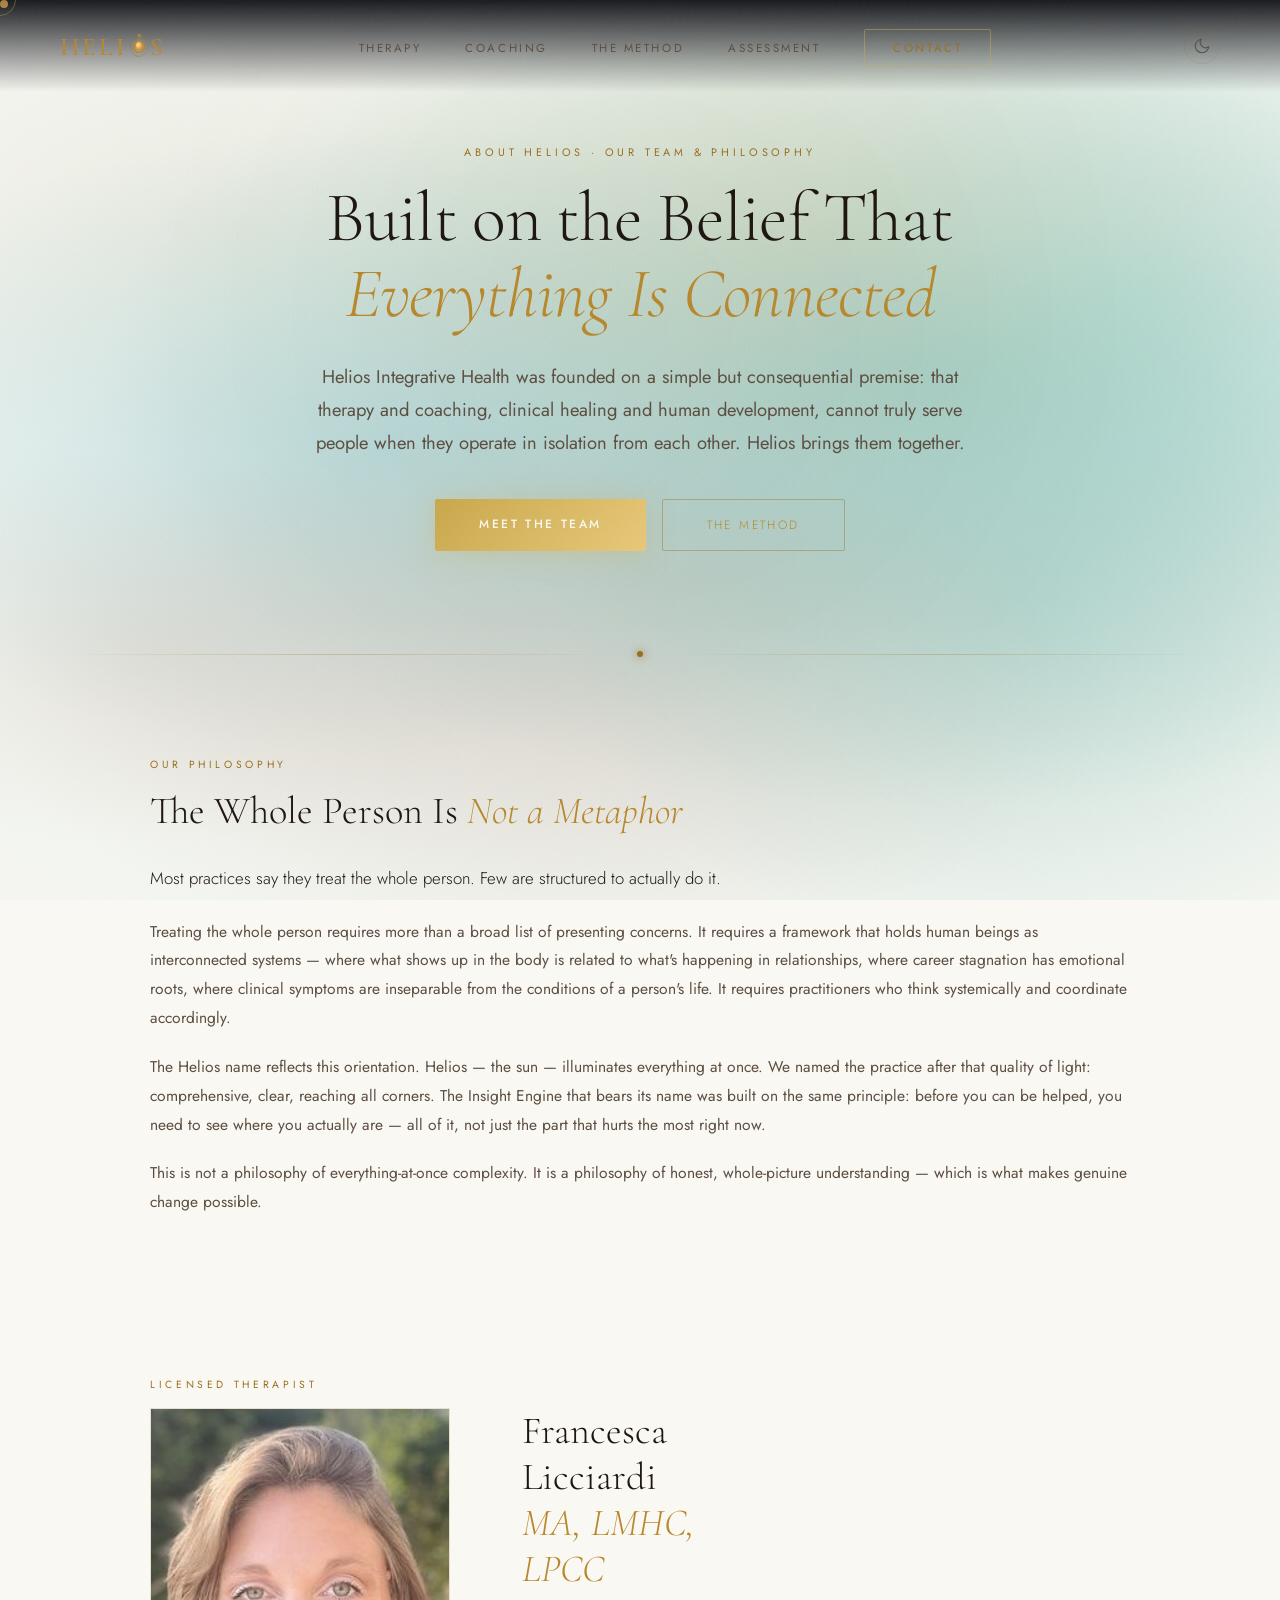
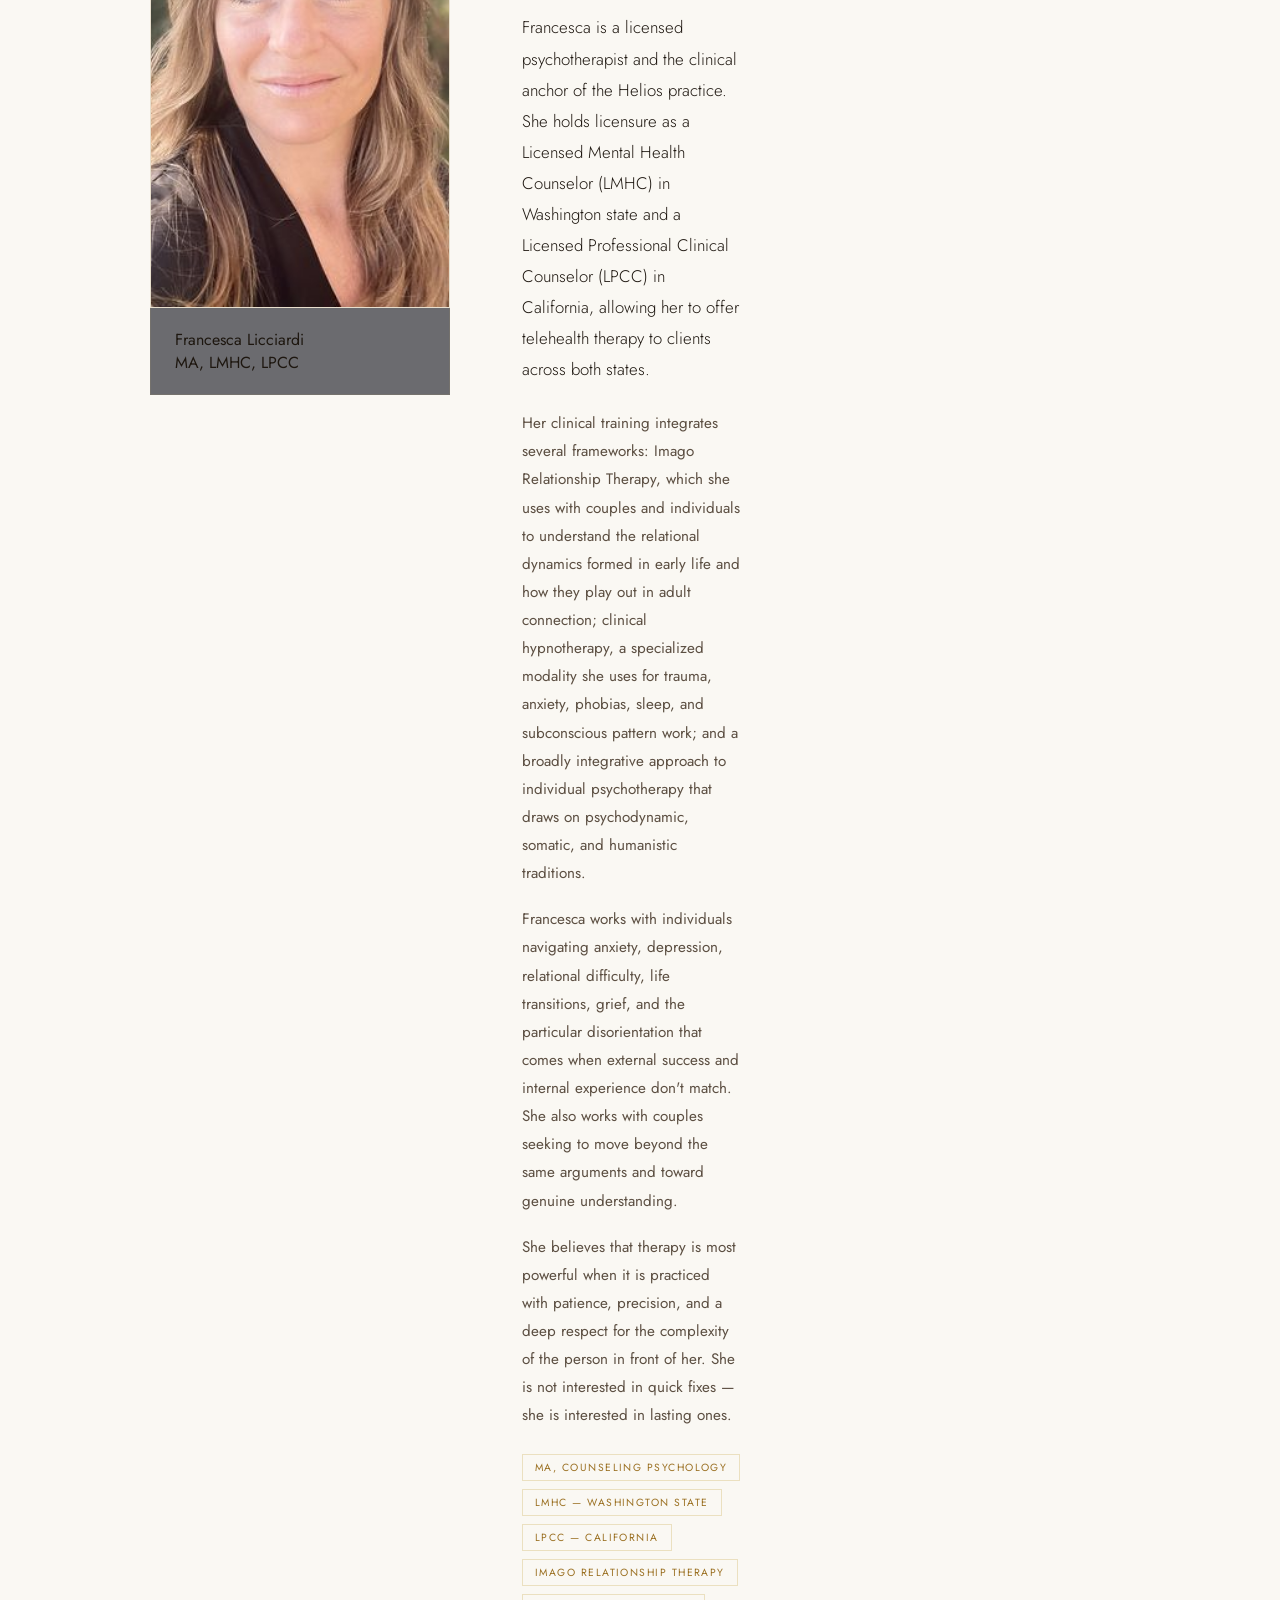
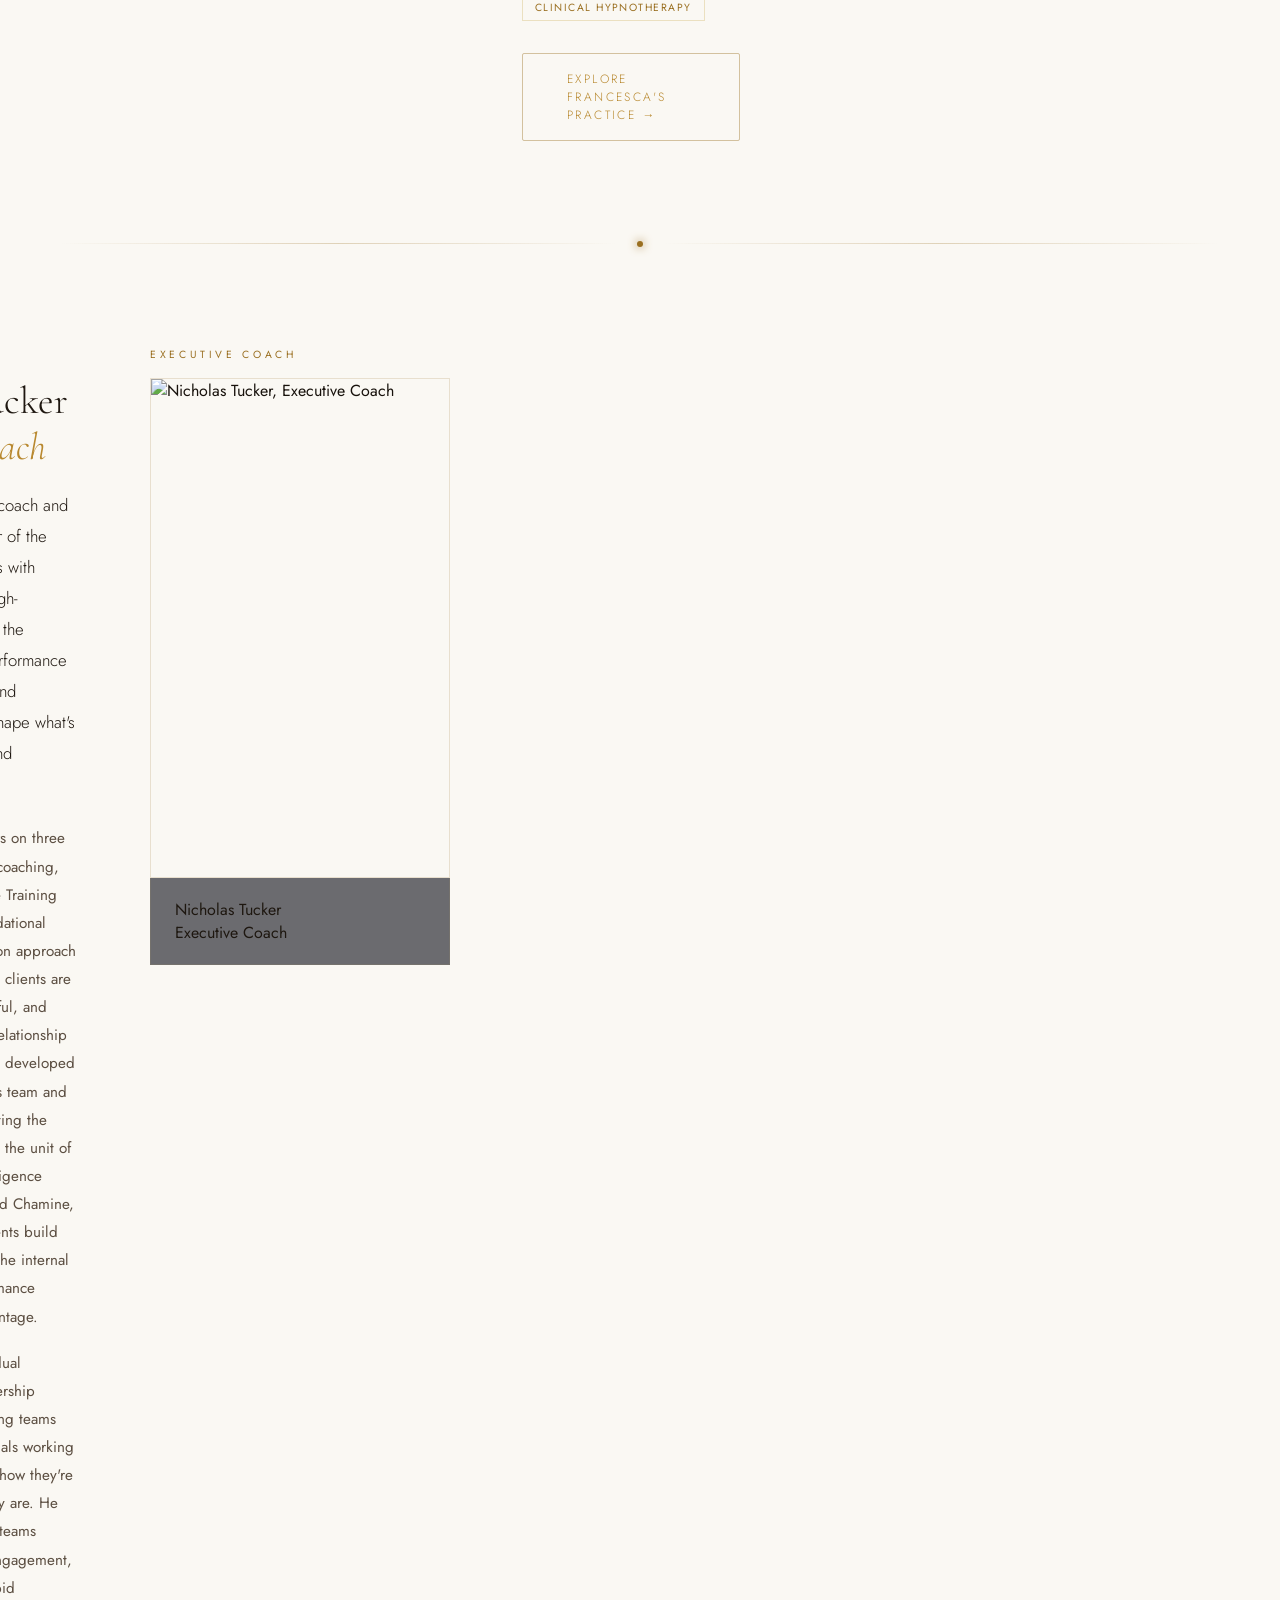
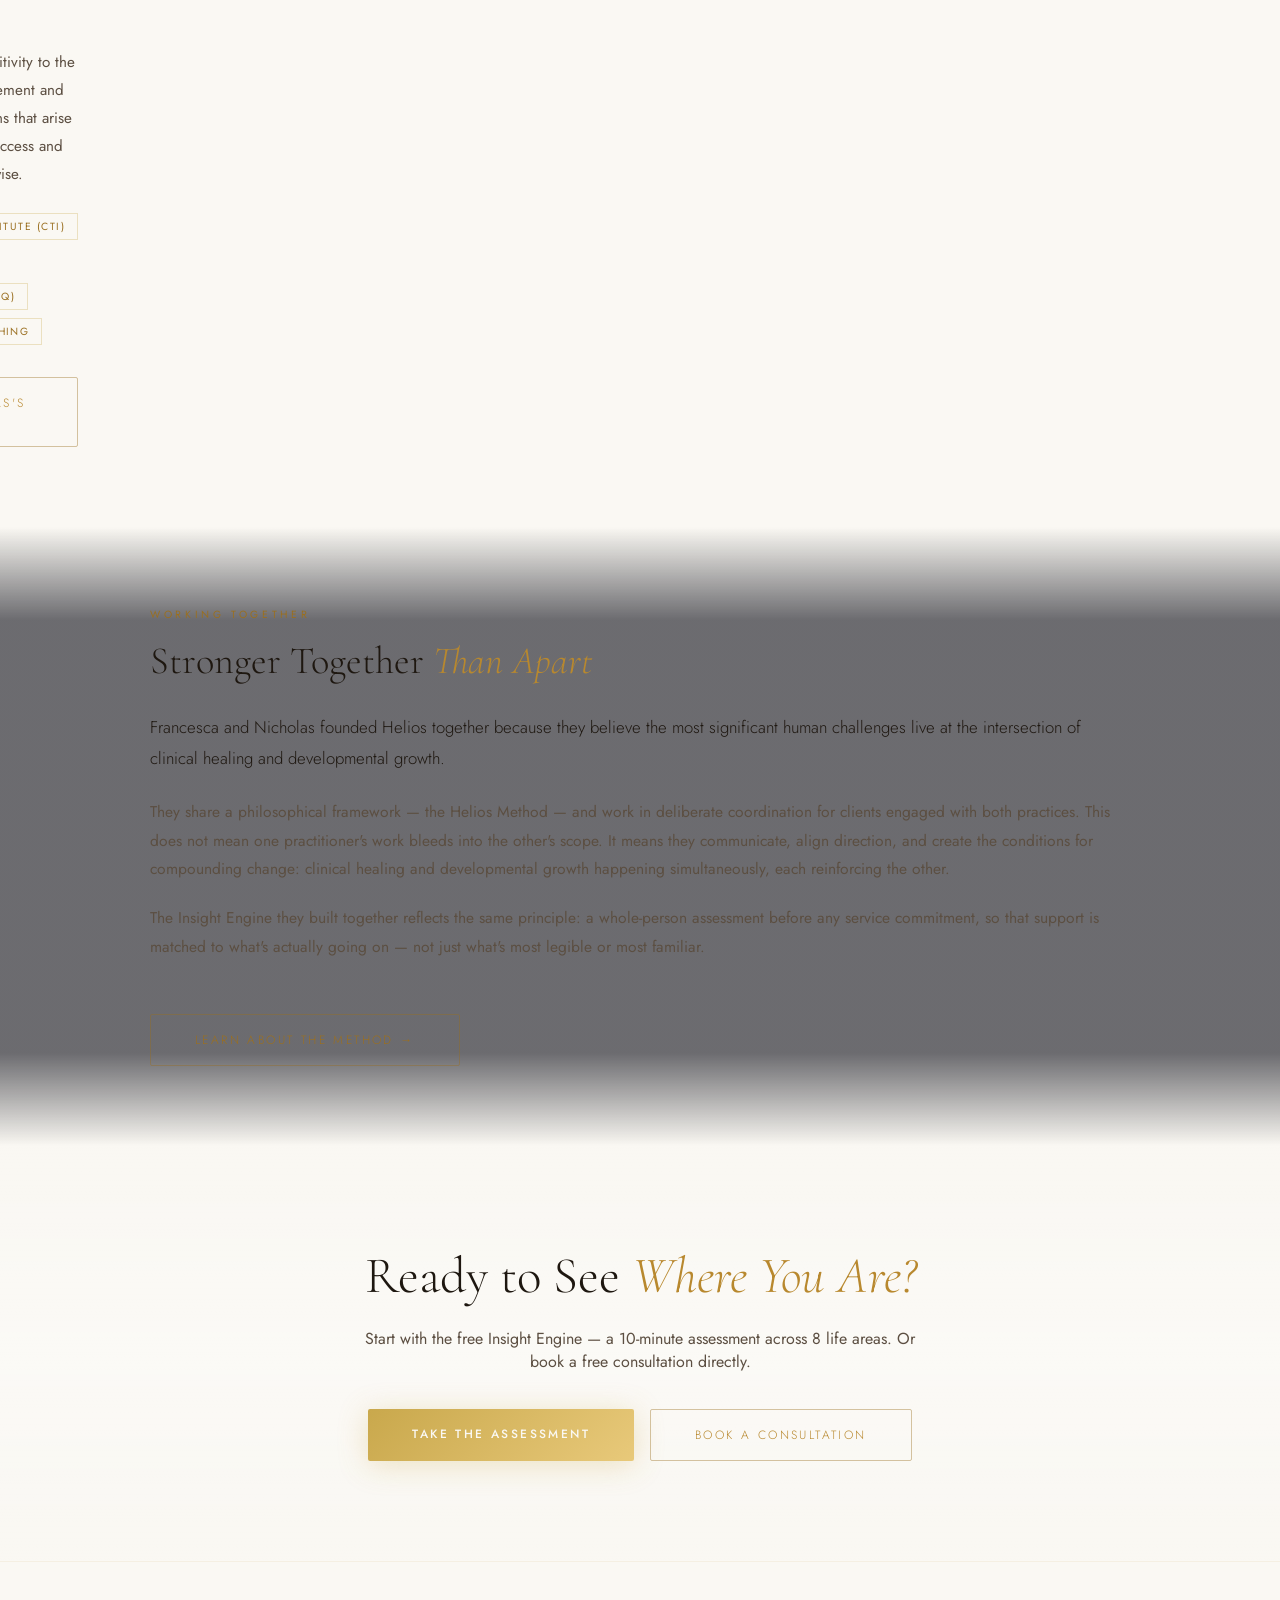
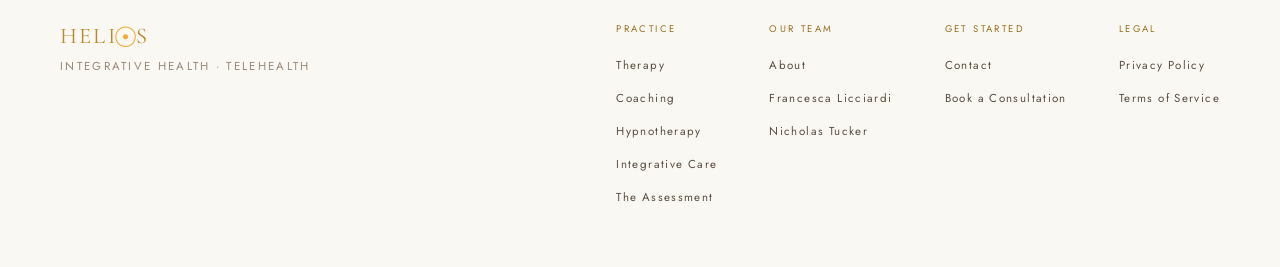
==== commit 59d63b3f: "feat(bg): integrate parallax nebula, add dark-theme palettes, replace starfield" ====
--- a/about/index.html
+++ b/about/index.html
@@ -62,9 +62,9 @@
 <link rel="stylesheet" href="/styles.css">
 </head>
 <body>
+<canvas id="helios-nebula" aria-hidden="true"></canvas>
 <div class="cursor" id="cursor"></div>
 <div class="cursor-ring" id="cursorRing"></div>
-<canvas id="starfield"></canvas>
 
 <nav>
   <a href="/" class="nav-logo helios-wordmark">HELI<span class="helios-wordmark__icon" aria-hidden="true"><span class="helios-wordmark__sun"></span><span class="helios-wordmark__orbit helios-wordmark__orbit--1"><span class="helios-wordmark__planet helios-wordmark__planet--1"></span></span><span class="helios-wordmark__orbit helios-wordmark__orbit--2"><span class="helios-wordmark__planet helios-wordmark__planet--2"></span></span></span>S</a>
@@ -241,7 +241,8 @@
 </footer>
 
 <script>
-const cursor=document.getElementById('cursor');const ring=document.getElementById('cursorRing');let mx=0,my=0,rx=0,ry=0;document.addEventListener('mousemove',e=>{mx=e.clientX;my=e.clientY;cursor.style.left=mx-4+'px';cursor.style.top=my-4+'px';});function animateRing(){rx+=(mx-rx-16)*0.12;ry+=(my-ry-16)*0.12;ring.style.left=rx+'px';ring.style.top=ry+'px';requestAnimationFrame(animateRing);}animateRing();document.querySelectorAll('a,button,input,select,textarea').forEach(el=>{el.addEventListener('mouseenter',()=>{cursor.style.transform='scale(3)';ring.style.transform='scale(0.5)'});el.addEventListener('mouseleave',()=>{cursor.style.transform='scale(1)';ring.style.transform='scale(1)'});});function toggleMenu(){const h=document.getElementById('hamburger');const o=document.getElementById('mobileOverlay');h.classList.toggle('open');o.classList.toggle('open');const isOpen=o.classList.contains('open');document.body.style.overflow=isOpen?'hidden':'';h.setAttribute('aria-expanded',isOpen);h.setAttribute('aria-label',isOpen?'Close navigation menu':'Open navigation menu');if(isOpen){const fl=o.querySelector('a');if(fl)setTimeout(()=>fl.focus(),420);}}document.getElementById('hamburger').addEventListener('keydown',function(e){if(e.key==='Enter'||e.key===' '){e.preventDefault();toggleMenu();}});document.addEventListener('keydown',function(e){if(e.key==='Escape'&&document.getElementById('mobileOverlay').classList.contains('open')){toggleMenu();document.getElementById('hamburger').focus();}});const canvas=document.getElementById('starfield');const ctx=canvas.getContext('2d');let W,H,stars=[];function resize(){W=canvas.width=window.innerWidth;H=canvas.height=window.innerHeight;}resize();window.addEventListener('resize',resize);for(let i=0;i<280;i++)stars.push({x:Math.random(),y:Math.random(),r:Math.random()*1.2+0.2,alpha:Math.random()*0.6+0.1,speed:Math.random()*0.0002+0.00005,pulse:Math.random()*Math.PI*2});function drawStars(){ctx.clearRect(0,0,W,H);stars.forEach(s=>{s.pulse+=s.speed*60;const a=s.alpha*(0.6+0.4*Math.sin(s.pulse));ctx.beginPath();ctx.arc(s.x*W,s.y*H,s.r,0,Math.PI*2);ctx.fillStyle=`rgba(240,230,200,${a})`;ctx.fill();});requestAnimationFrame(drawStars);}drawStars();(function(){const nav=document.querySelector('nav');function onScroll(){nav.classList.toggle('scrolled',window.scrollY>60);}window.addEventListener('scroll',onScroll,{passive:true});onScroll();})();const reveals=document.querySelectorAll('.reveal');const observer=new IntersectionObserver(entries=>{entries.forEach(e=>{if(e.isIntersecting){e.target.classList.add('visible');observer.unobserve(e.target);}});},{threshold:0.1});reveals.forEach(el=>observer.observe(el));
+const cursor=document.getElementById('cursor');const ring=document.getElementById('cursorRing');let mx=0,my=0,rx=0,ry=0;document.addEventListener('mousemove',e=>{mx=e.clientX;my=e.clientY;cursor.style.left=mx-4+'px';cursor.style.top=my-4+'px';});function animateRing(){rx+=(mx-rx-16)*0.12;ry+=(my-ry-16)*0.12;ring.style.left=rx+'px';ring.style.top=ry+'px';requestAnimationFrame(animateRing);}animateRing();document.querySelectorAll('a,button,input,select,textarea').forEach(el=>{el.addEventListener('mouseenter',()=>{cursor.style.transform='scale(3)';ring.style.transform='scale(0.5)'});el.addEventListener('mouseleave',()=>{cursor.style.transform='scale(1)';ring.style.transform='scale(1)'});});function toggleMenu(){const h=document.getElementById('hamburger');const o=document.getElementById('mobileOverlay');h.classList.toggle('open');o.classList.toggle('open');const isOpen=o.classList.contains('open');document.body.style.overflow=isOpen?'hidden':'';h.setAttribute('aria-expanded',isOpen);h.setAttribute('aria-label',isOpen?'Close navigation menu':'Open navigation menu');if(isOpen){const fl=o.querySelector('a');if(fl)setTimeout(()=>fl.focus(),420);}}document.getElementById('hamburger').addEventListener('keydown',function(e){if(e.key==='Enter'||e.key===' '){e.preventDefault();toggleMenu();}});document.addEventListener('keydown',function(e){if(e.key==='Escape'&&document.getElementById('mobileOverlay').classList.contains('open')){toggleMenu();document.getElementById('hamburger').focus();}});(function(){const nav=document.querySelector('nav');function onScroll(){nav.classList.toggle('scrolled',window.scrollY>60);}window.addEventListener('scroll',onScroll,{passive:true});onScroll();})();const reveals=document.querySelectorAll('.reveal');const observer=new IntersectionObserver(entries=>{entries.forEach(e=>{if(e.isIntersecting){e.target.classList.add('visible');observer.unobserve(e.target);}});},{threshold:0.1});reveals.forEach(el=>observer.observe(el));
+if(window.HeliosNebula) window.HeliosNebula.setScene('team');
 (function(){
   function getTheme(){return document.documentElement.getAttribute('data-theme')||'light';}
   function updateToggles(theme){
@@ -269,5 +270,6 @@
   requestAnimationFrame(function(){document.body.classList.add('theme-ready');});
 })();
 </script>
+<script src="/nebula.js"></script>
 </body>
 </html>
--- a/styles.css
+++ b/styles.css
@@ -75,8 +75,8 @@
 .cursor-ring { width:32px;height:32px;border:1px solid rgba(201,168,76,0.4);border-radius:50%;position:fixed;top:0;left:0;pointer-events:none;z-index:9998;transition:all 0.35s cubic-bezier(.17,.67,.5,1.2); }
 @media(max-width:900px){ .cursor,.cursor-ring { display:none; } body { cursor:auto; } }
 
-/* ---- STARFIELD ---- */
-#starfield { position:fixed;top:0;left:0;width:100%;height:100%;z-index:0;pointer-events:none; }
+/* ---- NEBULA CANVAS ---- */
+#helios-nebula { position:fixed;inset:0;z-index:0;pointer-events:none;display:block;width:100vw;height:100vh; }
 
 /* ---- NAV ---- */
 nav:not(.footer-nav):not(.breadcrumb) {
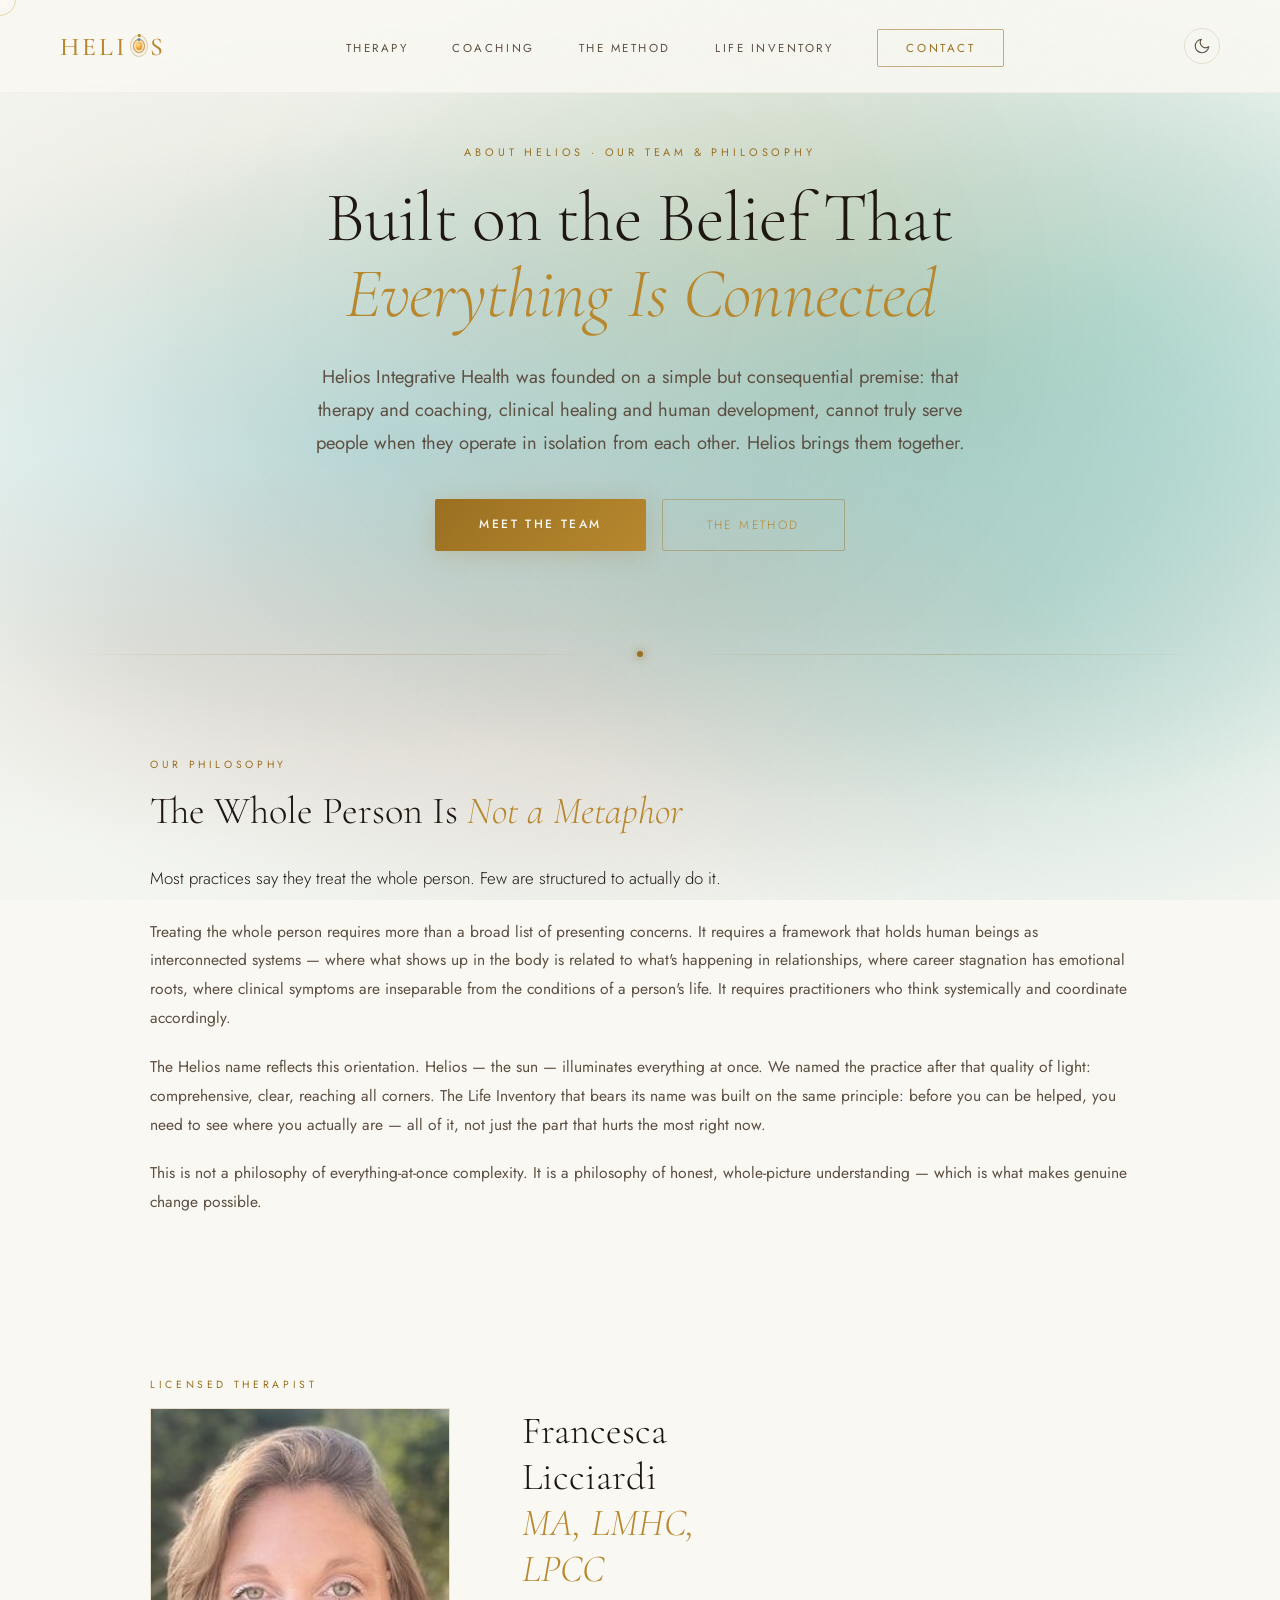
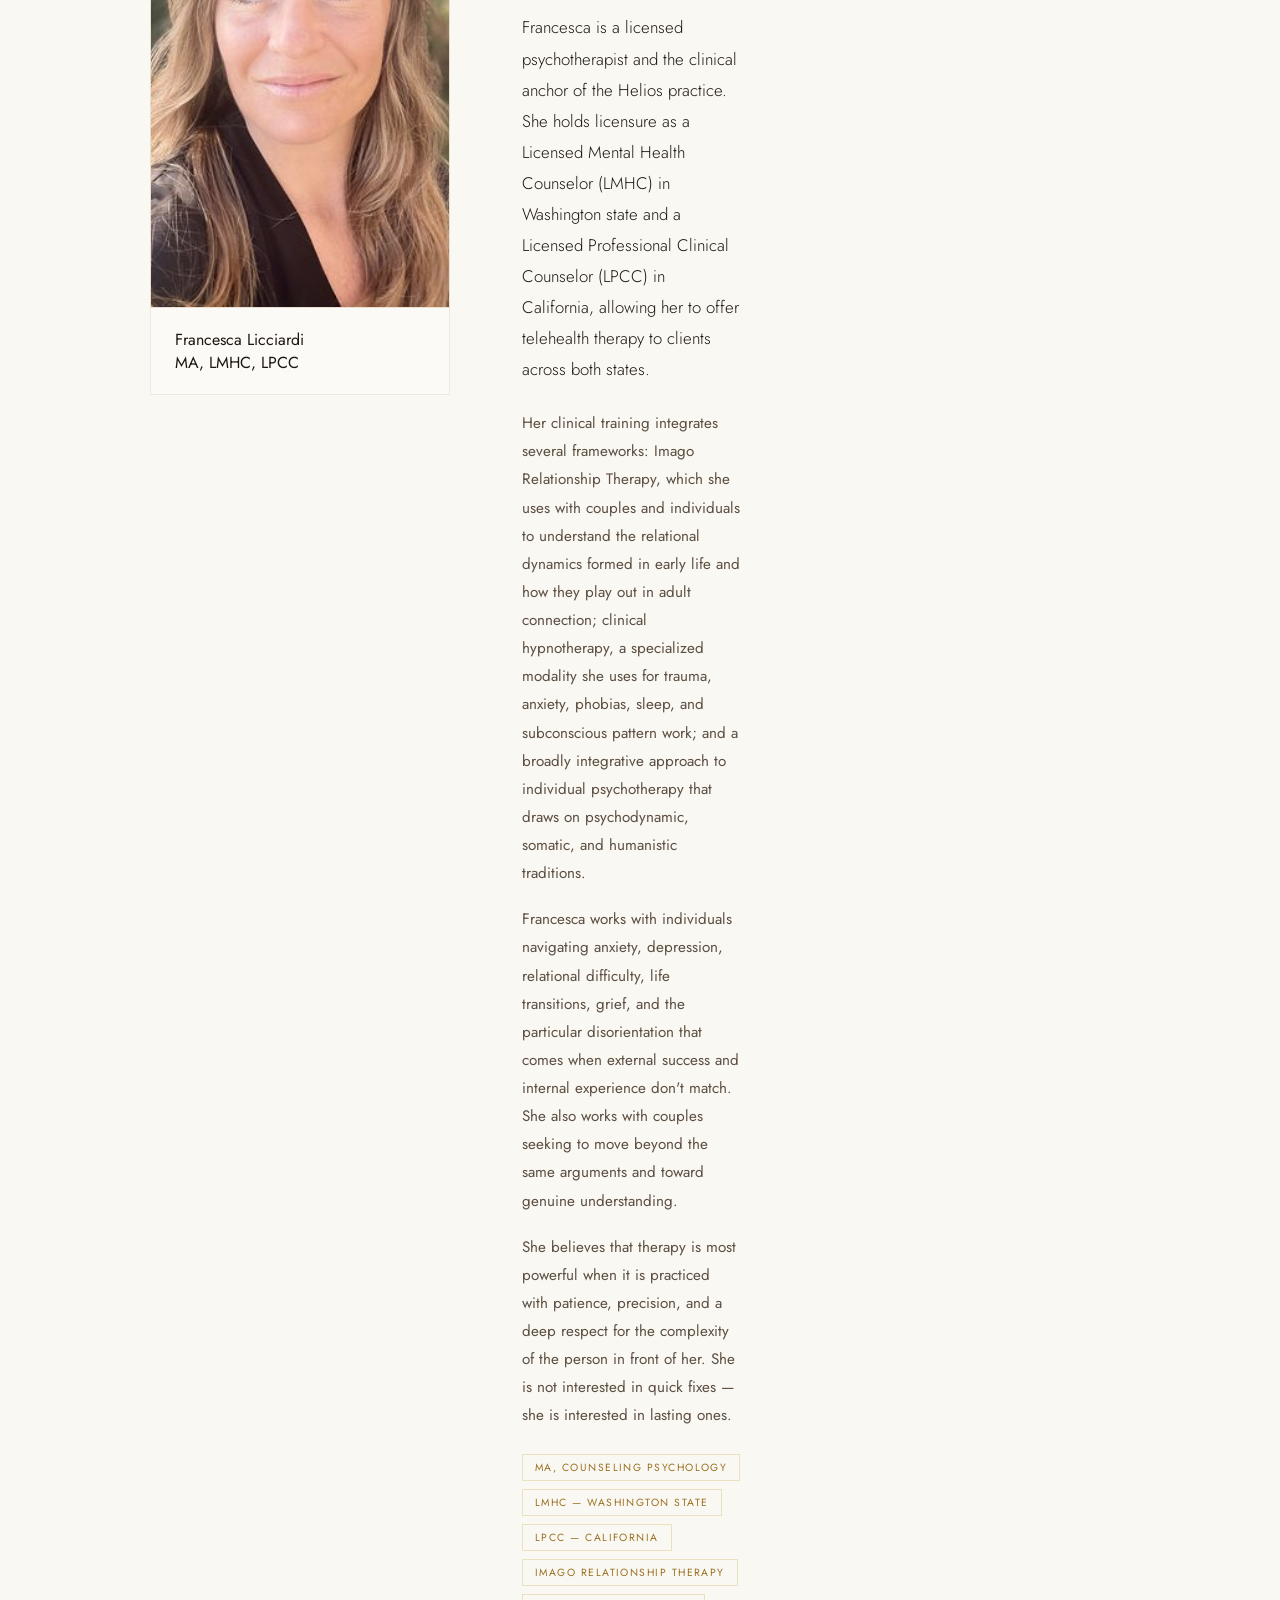
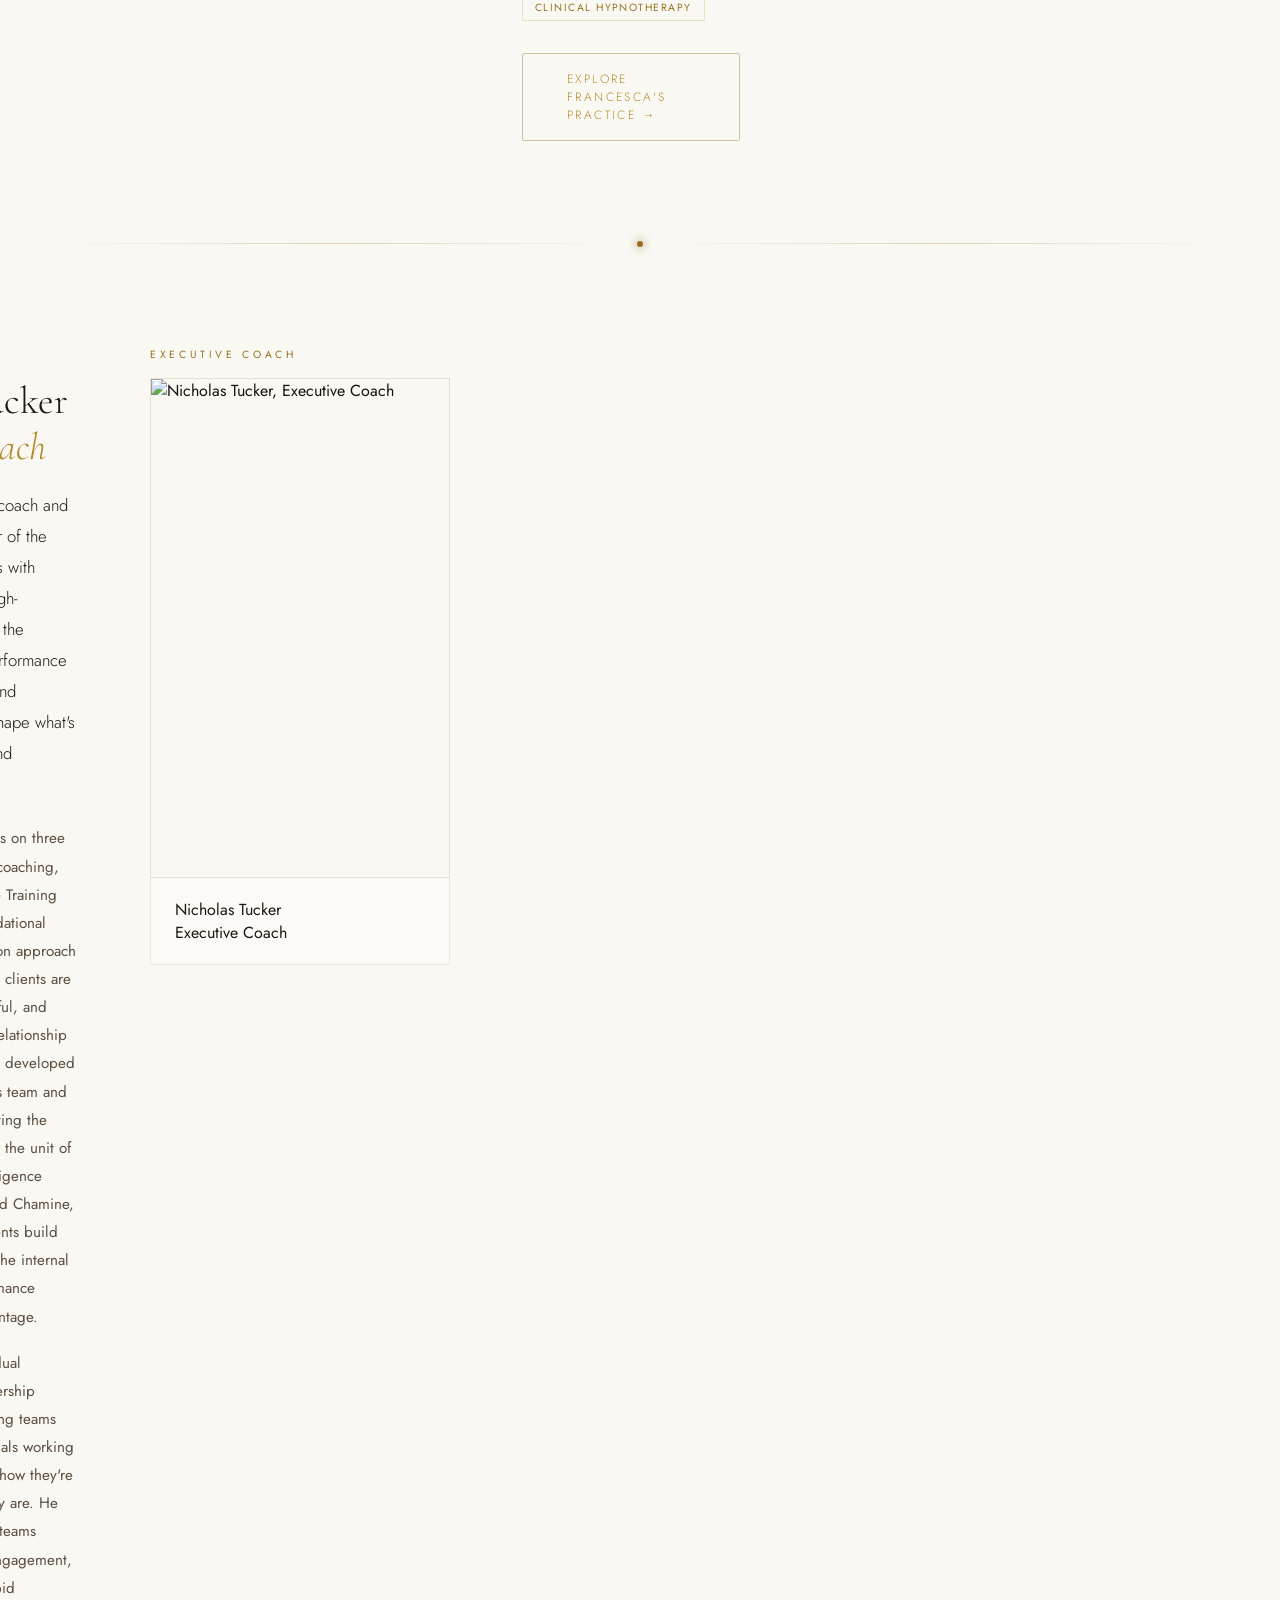
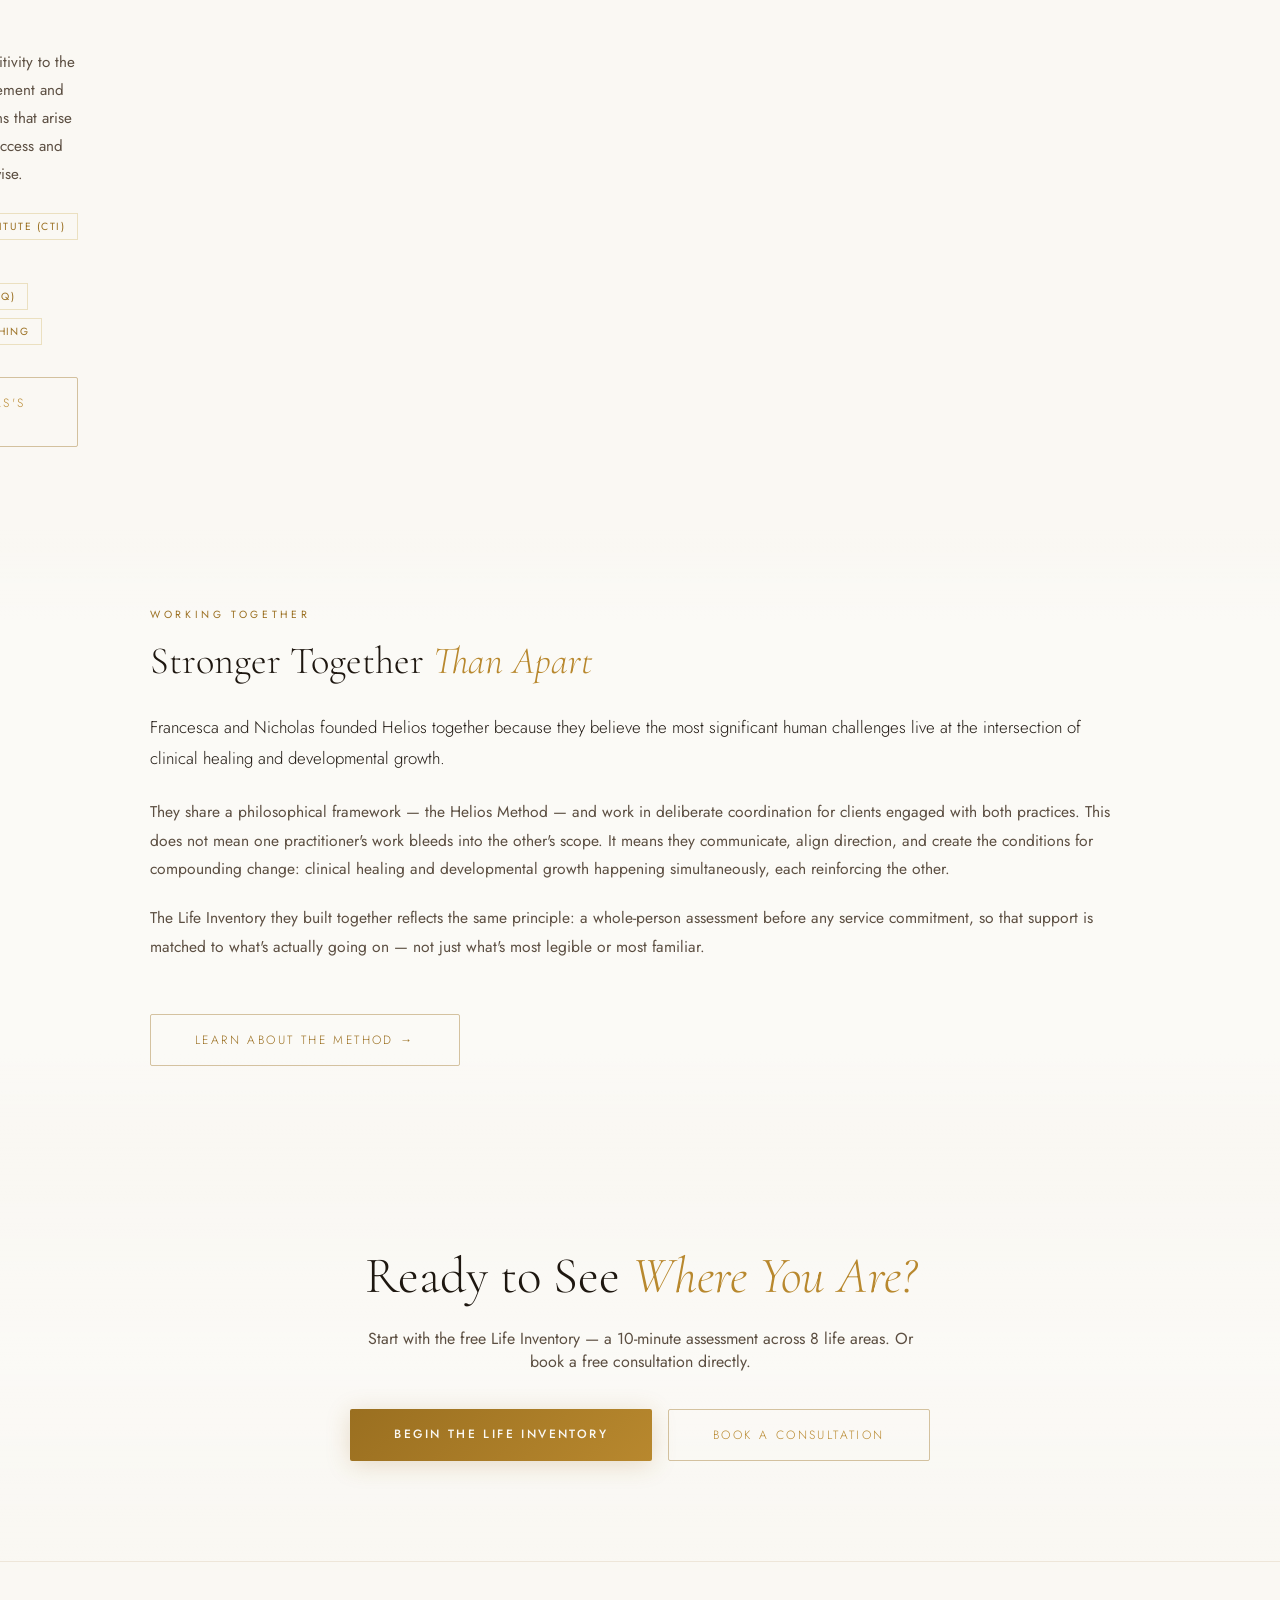
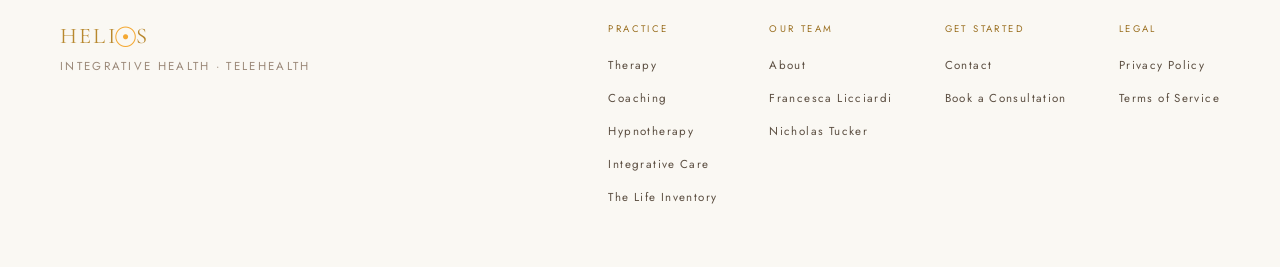
==== commit 1b88c021: "feat: rename product to Life Inventory + assessment page revision Site-wide product rename from Life" ====
--- a/about/index.html
+++ b/about/index.html
@@ -72,7 +72,7 @@
     <li><a href="/therapy">Therapy</a></li>
     <li><a href="/coaching">Coaching</a></li>
     <li><a href="/#method">The Method</a></li>
-    <li><a href="/assessment">Assessment</a></li>
+    <li><a href="/assessment">Life Inventory</a></li>
     <li><a href="/contact" class="nav-cta">Contact</a></li>
   </ul>
   <button class="theme-toggle" id="themeToggle" aria-label="Switch to dark theme" title="Toggle theme">
@@ -89,7 +89,7 @@
   <a href="/therapy" onclick="toggleMenu()">Therapy</a>
   <a href="/coaching" onclick="toggleMenu()">Coaching</a>
   <a href="/#method" onclick="toggleMenu()">The Method</a>
-  <a href="/assessment" onclick="toggleMenu()">Assessment</a>
+  <a href="/assessment" onclick="toggleMenu()">Life Inventory</a>
   <a href="/contact" onclick="toggleMenu()">Contact</a>
   <div class="mobile-divider"></div>
   <button class="theme-toggle theme-toggle--mobile" id="themeToggleMobile" aria-label="Switch to dark theme">
@@ -117,7 +117,7 @@
   <div class="content-body">
     <p class="lead">Most practices say they treat the whole person. Few are structured to actually do it.</p>
     <p>Treating the whole person requires more than a broad list of presenting concerns. It requires a framework that holds human beings as interconnected systems — where what shows up in the body is related to what's happening in relationships, where career stagnation has emotional roots, where clinical symptoms are inseparable from the conditions of a person's life. It requires practitioners who think systemically and coordinate accordingly.</p>
-    <p>The Helios name reflects this orientation. Helios — the sun — illuminates everything at once. We named the practice after that quality of light: comprehensive, clear, reaching all corners. The Insight Engine that bears its name was built on the same principle: before you can be helped, you need to see where you actually are — all of it, not just the part that hurts the most right now.</p>
+    <p>The Helios name reflects this orientation. Helios — the sun — illuminates everything at once. We named the practice after that quality of light: comprehensive, clear, reaching all corners. The Life Inventory that bears its name was built on the same principle: before you can be helped, you need to see where you actually are — all of it, not just the part that hurts the most right now.</p>
     <p>This is not a philosophy of everything-at-once complexity. It is a philosophy of honest, whole-picture understanding — which is what makes genuine change possible.</p>
   </div>
 </section>
@@ -184,7 +184,7 @@
     <div class="content-body">
       <p class="lead">Francesca and Nicholas founded Helios together because they believe the most significant human challenges live at the intersection of clinical healing and developmental growth.</p>
       <p>They share a philosophical framework — the Helios Method — and work in deliberate coordination for clients engaged with both practices. This does not mean one practitioner's work bleeds into the other's scope. It means they communicate, align direction, and create the conditions for compounding change: clinical healing and developmental growth happening simultaneously, each reinforcing the other.</p>
-      <p>The Insight Engine they built together reflects the same principle: a whole-person assessment before any service commitment, so that support is matched to what's actually going on — not just what's most legible or most familiar.</p>
+      <p>The Life Inventory they built together reflects the same principle: a whole-person assessment before any service commitment, so that support is matched to what's actually going on — not just what's most legible or most familiar.</p>
       <a href="/integrative-care" class="btn-ghost" style="margin-top:32px;display:inline-block">Learn about The Method →</a>
     </div>
   </div>
@@ -192,9 +192,9 @@
 
 <section class="cta-section">
   <h2>Ready to See <em>Where You Are?</em></h2>
-  <p>Start with the free Insight Engine — a 10-minute assessment across 8 life areas. Or book a free consultation directly.</p>
+  <p>Start with the free Life Inventory — a 10-minute assessment across 8 life areas. Or book a free consultation directly.</p>
   <div class="cta-actions">
-    <a href="/assessment" class="btn-primary">Take the Assessment</a>
+    <a href="/assessment" class="btn-primary">Begin the Life Inventory</a>
     <a href="/contact" class="btn-ghost">Book a Consultation</a>
   </div>
 </section>
@@ -212,7 +212,7 @@
         <li><a href="/coaching">Coaching</a></li>
         <li><a href="/therapy/hypnotherapy">Hypnotherapy</a></li>
         <li><a href="/integrative-care">Integrative Care</a></li>
-        <li><a href="/assessment">The Assessment</a></li>
+        <li><a href="/assessment">The Life Inventory</a></li>
       </ul>
     </div>
     <div class="footer-col">
--- a/styles.css
+++ b/styles.css
@@ -58,6 +58,11 @@
   --shadow-btn-hover: 0 8px 40px rgba(201,168,76,0.45);
 }
 
+/* ---- LIGHT THEME COMPONENT OVERRIDES ---- */
+[data-theme="light"] .sun-core {
+  box-shadow: 0 0 60px 28px rgba(244,168,50,0.22), 0 0 140px 70px rgba(244,168,50,0.10), 0 0 300px 140px rgba(244,168,50,0.04);
+}
+
 /* ---- RESET ---- */
 *, *::before, *::after { box-sizing: border-box; margin: 0; padding: 0; }
 html { scroll-behavior: smooth; }
@@ -83,14 +88,15 @@
   position:fixed;top:0;left:0;right:0;z-index:200;
   padding:28px 60px;
   display:flex;align-items:center;justify-content:space-between;
-  background:linear-gradient(to bottom,rgba(8,9,15,0.92) 0%,transparent 100%);
-  backdrop-filter:blur(2px);
+  background: var(--glass-nav);
+  backdrop-filter:blur(16px);
+  border-bottom: 1px solid var(--border-faint);
   transition: padding 0.35s ease, background 0.35s ease;
 }
 nav:not(.footer-nav):not(.breadcrumb).scrolled {
   padding: 16px 60px;
-  background: rgba(8,9,15,0.97);
-  backdrop-filter: blur(12px);
+  background: var(--glass-nav);
+  backdrop-filter: blur(16px);
   box-shadow: 0 1px 0 var(--border-faint);
 }
 .nav-logo { font-family:'Cormorant Garamond',serif;font-size:1.6rem;font-weight:500;letter-spacing:0.12em;color:var(--gold-light);text-decoration:none; }
@@ -109,9 +115,9 @@
 @media (prefers-reduced-motion:reduce) { .helios-wordmark__sun,.helios-wordmark__orbit--1,.helios-wordmark__orbit--2 { animation:none; } }
 .nav-links { display:flex;gap:44px;list-style:none; }
 .nav-links a { text-decoration:none;color:var(--text-dim);font-size:0.72rem;letter-spacing:0.22em;text-transform:uppercase;transition:color 0.3s; }
-.nav-links a:hover { color:var(--gold-light); }
-.nav-cta { padding:10px 28px;border:1px solid rgba(201,168,76,0.5);border-radius:2px;color:var(--gold)!important;transition:all 0.3s!important; }
-.nav-cta:hover { background:var(--border-subtle)!important;border-color:var(--gold)!important;color:var(--gold-light)!important; }
+.nav-links a:hover { color:var(--gold); }
+.nav-cta { padding:10px 28px;border:1px solid var(--border-strong);border-radius:2px;color:var(--gold)!important;transition:all 0.3s!important; }
+.nav-cta:hover { background:var(--border-faint)!important;border-color:var(--gold)!important;color:var(--gold)!important; }
 
 /* ---- HAMBURGER ---- */
 .hamburger {
@@ -131,7 +137,7 @@
 /* ---- MOBILE OVERLAY ---- */
 .mobile-overlay {
   position:fixed;inset:0;z-index:150;
-  background:rgb(8,9,15);
+  background:var(--bg);
   display:flex;flex-direction:column;align-items:center;justify-content:center;gap:36px;
   opacity:0;pointer-events:none;
   transition:opacity 0.4s ease;
@@ -182,8 +188,8 @@
 .hero h1 em{font-style:italic;color:var(--gold-light)}
 .hero-sub{position:relative;z-index:2;margin-top:72px;font-size:clamp(1.5rem,3.5vw,2.9rem);font-weight:400;color:var(--text);letter-spacing:0.08em;opacity:0;animation:fade-up 1s 0.75s forwards}
 .hero-actions{position:relative;z-index:2;margin-top:40px;display:flex;gap:20px;justify-content:center;flex-wrap:wrap;opacity:0;animation:fade-up 1s 1s forwards}
-.btn-primary{padding:16px 44px;background:linear-gradient(135deg,#C9A84C,#E8C97A);color:var(--bg);font-family:'Jost',sans-serif;font-weight:500;font-size:0.75rem;letter-spacing:0.2em;text-transform:uppercase;text-decoration:none;border-radius:2px;transition:all 0.3s;box-shadow:0 4px 30px rgba(201,168,76,0.3)}
-.btn-primary:hover{transform:translateY(-2px);box-shadow:0 8px 40px rgba(201,168,76,0.45)}
+.btn-primary{padding:16px 44px;background:linear-gradient(135deg,var(--gold),var(--gold-light));color:var(--bg);font-family:'Jost',sans-serif;font-weight:500;font-size:0.75rem;letter-spacing:0.2em;text-transform:uppercase;text-decoration:none;border-radius:2px;transition:all 0.3s;box-shadow:var(--shadow-btn)}
+.btn-primary:hover{transform:translateY(-2px);box-shadow:var(--shadow-btn-hover)}
 .btn-ghost{padding:16px 44px;border:1px solid var(--border-prominent);color:var(--gold-light);font-family:'Jost',sans-serif;font-weight:300;font-size:0.75rem;letter-spacing:0.2em;text-transform:uppercase;text-decoration:none;border-radius:2px;transition:all 0.3s}
 .btn-ghost:hover{background:var(--border-faint);border-color:var(--gold)}
 .scroll-indicator{position:relative;margin-top:60px;display:flex;flex-direction:column;align-items:center;gap:8px;opacity:0;animation:fade-up 1s 1.4s forwards}
@@ -209,7 +215,7 @@
 .pricing-link:hover{color:var(--gold-light);border-color:var(--gold-light);}
 
 /* ---- METHOD ---- */
-.method{position:relative;z-index:1;padding:100px 60px;background:linear-gradient(to bottom,transparent,rgba(26,28,48,0.6) 20%,rgba(26,28,48,0.6) 80%,transparent)}
+.method{position:relative;z-index:1;padding:100px 60px;background:linear-gradient(to bottom,transparent,var(--glass-card) 20%,var(--glass-card) 80%,transparent)}
 .section-header{text-align:center;margin-bottom:80px}
 .section-label{font-size:0.65rem;letter-spacing:0.35em;text-transform:uppercase;color:var(--gold);margin-bottom:20px}
 .section-header h2{font-family:'Cormorant Garamond',serif;font-size:clamp(2.2rem,4vw,3.4rem);font-weight:300;line-height:1.15}
@@ -217,11 +223,11 @@
 .method-steps{display:grid;grid-template-columns:repeat(3,1fr);gap:2px;max-width:1200px;margin:0 auto}
 .step{padding:56px 48px;background:var(--glass-card);border:1px solid var(--border-faint);position:relative;transition:border-color 0.4s,background 0.4s;overflow:hidden}
 .step::before{content:'';position:absolute;top:0;left:0;right:0;height:2px;background:linear-gradient(90deg,transparent,var(--gold),transparent);opacity:0;transition:opacity 0.4s}
-.step:hover{border-color:rgba(201,168,76,0.2);background:var(--glass-card-hover)}
+.step:hover{border-color:var(--border-subtle);background:var(--glass-card-hover)}
 .step:hover::before{opacity:1}
-.step-number{font-family:'Cormorant Garamond',serif;font-size:4.5rem;font-weight:300;color:var(--border-faint);line-height:1;margin-bottom:24px;transition:color 0.4s}
-.step:hover .step-number{color:var(--border-default)}
-.step-icon{width:44px;height:44px;border-radius:50%;border:1px solid rgba(201,168,76,0.3);display:flex;align-items:center;justify-content:center;margin-bottom:28px;background:rgba(201,168,76,0.05)}
+.step-number{font-family:'Cormorant Garamond',serif;font-size:4.5rem;font-weight:300;color:var(--border-subtle);line-height:1;margin-bottom:24px;transition:color 0.4s}
+.step:hover .step-number{color:var(--border-mid)}
+.step-icon{width:44px;height:44px;border-radius:50%;border:1px solid var(--border-mid);display:flex;align-items:center;justify-content:center;margin-bottom:28px;background:var(--border-faint)}
 .step h3{font-family:'Cormorant Garamond',serif;font-size:1.5rem;font-weight:400;margin-bottom:16px;color:var(--gold-pale)}
 .step p{font-size:0.925rem;line-height:1.8;color:var(--text-dim);font-weight:400}
 .step-tags{margin-top:24px;display:flex;flex-wrap:wrap;gap:8px}
@@ -233,8 +239,8 @@
 .orbit-grid{display:grid;grid-template-columns:1fr 320px 1fr;gap:40px;align-items:center;margin-top:60px}
 .spec-column{display:flex;flex-direction:column;gap:16px}
 .spec-column.right{align-items:flex-end;text-align:right}
-.spec-item{padding:20px 28px;border:1px solid rgba(201,168,76,0.1);border-radius:4px;background:rgba(13,14,24,0.5);transition:all 0.3s;max-width:280px}
-.spec-item:hover{border-color:rgba(201,168,76,0.3);background:rgba(20,21,36,0.8);transform:translateX(-4px)}
+.spec-item{padding:20px 28px;border:1px solid var(--border-faint);border-radius:4px;background:var(--glass-card);transition:all 0.3s;max-width:280px}
+.spec-item:hover{border-color:var(--border-mid);background:var(--glass-card-hover);transform:translateX(-4px)}
 .spec-column.right .spec-item:hover{transform:translateX(4px)}
 .spec-item h4{font-family:'Cormorant Garamond',serif;font-size:1.1rem;color:var(--gold-pale);margin-bottom:4px}
 .spec-item p{font-size:0.78rem;color:var(--text-dim);letter-spacing:0.04em}
@@ -270,8 +276,8 @@
 .team-photo-caption {
   margin-top:20px;
   padding:20px 24px;
-  border:1px solid rgba(201,168,76,0.1);
-  background:rgba(13,14,24,0.6);
+  border:1px solid var(--border-subtle);
+  background:var(--glass-card);
 }
 .team-photo-caption h3 {
   font-family:'Cormorant Garamond',serif;
@@ -306,7 +312,7 @@
   display:grid;grid-template-columns:repeat(3,1fr);gap:2px;margin:40px 0;
 }
 .stat-box {
-  padding:28px 24px;background:rgba(13,14,24,0.6);border:1px solid rgba(201,168,76,0.1);
+  padding:28px 24px;background:var(--glass-card);border:1px solid var(--border-faint);
   text-align:center;
 }
 .stat-box .stat-n {
@@ -320,8 +326,8 @@
 .modalities-grid { display:flex;flex-wrap:wrap;gap:8px;margin-top:8px; }
 
 /* ---- QUOTE ---- */
-.quote-section{position:relative;z-index:1;padding:120px 60px;text-align:center;background:linear-gradient(to bottom,transparent,rgba(13,14,24,0.8),transparent)}
-.quote-mark{font-family:'Cormorant Garamond',serif;font-size:8rem;color:rgba(201,168,76,0.1);line-height:0.5;margin-bottom:40px}
+.quote-section{position:relative;z-index:1;padding:120px 60px;text-align:center;background:linear-gradient(to bottom,transparent,var(--glass-card),transparent)}
+.quote-mark{font-family:'Cormorant Garamond',serif;font-size:8rem;color:var(--border-faint);line-height:0.5;margin-bottom:40px}
 blockquote{font-family:'Cormorant Garamond',serif;font-size:clamp(1.5rem,3vw,2.4rem);font-weight:300;font-style:italic;line-height:1.4;max-width:900px;margin:0 auto;color:var(--text)}
 blockquote em{color:var(--gold-light);font-style:normal}
 blockquote cite{display:block;margin-top:32px;font-family:'Jost',sans-serif;font-style:normal;font-size:0.68rem;letter-spacing:0.3em;text-transform:uppercase;color:var(--gold)}
@@ -341,7 +347,7 @@
 .contact-left p {font-size:0.95rem;line-height:1.85;color:var(--text-dim);margin-bottom:28px;}
 .contact-detail {
   display:flex;align-items:center;gap:14px;
-  padding:16px 0;border-bottom:1px solid rgba(201,168,76,0.1);
+  padding:16px 0;border-bottom:1px solid var(--border-faint);
   font-size:0.88rem;color:var(--text-dim);
 }
 .contact-detail:last-of-type{border-bottom:none}
@@ -354,7 +360,7 @@
 .contact-detail strong{color:var(--gold-pale);display:block;font-size:0.72rem;letter-spacing:0.12em;text-transform:uppercase;margin-bottom:2px}
 .booking-form {
   background:var(--glass-card);
-  border:1px solid rgba(201,168,76,0.1);
+  border:1px solid var(--border-subtle);
   padding:48px;
 }
 .form-title { font-family:'Cormorant Garamond',serif;font-size:1.5rem;color:var(--gold-pale);margin-bottom:32px; }
@@ -365,7 +371,7 @@
 .form-group select,
 .form-group textarea {
   width:100%;padding:14px 16px;
-  background:rgba(8,9,15,0.6);
+  background:var(--glass-card);
   border:1px solid var(--border-default);
   color:var(--text);font-family:'Jost',sans-serif;
   font-size:1rem;font-weight:300;
@@ -375,20 +381,22 @@
 }
 .form-group input:focus,
 .form-group select:focus,
-.form-group textarea:focus { outline:none;border-color:rgba(201,168,76,0.5);background:rgba(13,14,24,0.8); }
+.form-group textarea:focus { outline:none;border-color:var(--border-strong);background:var(--glass-card-hover); }
+.form-group input::placeholder,
+.form-group textarea::placeholder { color:var(--muted); }
 .form-group select { cursor:pointer;color:var(--text-dim); }
 .form-group select option { background:var(--bg-mid);color:var(--text); }
 .form-group textarea { resize:vertical;min-height:110px;line-height:1.6; }
 .form-submit {
   width:100%;padding:18px;
-  background:linear-gradient(135deg,#C9A84C,#E8C97A);
+  background:linear-gradient(135deg,var(--gold),var(--gold-light));
   color:var(--bg);font-family:'Jost',sans-serif;font-weight:500;
   font-size:0.75rem;letter-spacing:0.22em;text-transform:uppercase;
   border:none;border-radius:2px;cursor:pointer;
-  transition:all 0.3s;box-shadow:0 4px 30px var(--border-mid);
+  transition:all 0.3s;box-shadow:var(--shadow-btn);
   margin-top:8px;
 }
-.form-submit:hover{transform:translateY(-2px);box-shadow:0 8px 40px rgba(201,168,76,0.4)}
+.form-submit:hover{transform:translateY(-2px);box-shadow:var(--shadow-btn-hover)}
 .form-disclaimer { margin-top:14px;font-size:0.7rem;color:var(--muted);text-align:center;line-height:1.6; }
 .form-honeypot { position:absolute;overflow:hidden;clip:rect(0,0,0,0);height:1px;width:1px;margin:-1px;padding:0;border:0; }
 .form-net-error { display:none;margin-top:14px;font-size:0.78rem;color:#e07070;text-align:center;line-height:1.6; }
@@ -411,7 +419,8 @@
 footer {
   position:relative;z-index:1;
   padding:60px;
-  border-top:1px solid rgba(201,168,76,0.1);
+  border-top:1px solid var(--border-subtle);
+  background: transparent;
   display:flex;align-items:flex-start;justify-content:space-between;gap:60px;
 }
 .footer-logo{font-family:'Cormorant Garamond',serif;font-size:1.4rem;font-weight:400;color:var(--gold-light);letter-spacing:0.1em}
@@ -552,7 +561,7 @@
 }
 .content-section.bg-dark {
   max-width: 100%;
-  background: linear-gradient(to bottom, transparent, rgba(13,14,24,0.6) 15%, rgba(13,14,24,0.6) 85%, transparent);
+  background: linear-gradient(to bottom, transparent, var(--glass-card) 15%, var(--glass-card) 85%, transparent);
 }
 .content-section.bg-dark .content-inner {
   max-width: 1100px; margin: 0 auto; padding: 0 60px;
@@ -602,13 +611,13 @@
   background: var(--glass-card); border: 1px solid var(--border-faint);
   transition: border-color 0.4s, background 0.4s;
 }
-.modality-card:hover { border-color: rgba(201,168,76,0.2); background: var(--glass-card-hover); }
+.modality-card:hover { border-color: var(--border-subtle); background: var(--glass-card-hover); }
 .modality-card h3 {
   font-family: 'Cormorant Garamond', serif;
   font-size: 1.3rem; font-weight: 400; color: var(--gold-pale); margin-bottom: 12px;
 }
 .modality-card p { font-size: 0.875rem; line-height: 1.75; color: var(--text-dim); margin: 0; }
-.modality-card a { color: var(--gold); border-bottom: 1px solid rgba(201,168,76,0.3); text-decoration: none; transition: color 0.2s; }
+.modality-card a { color: var(--gold); border-bottom: 1px solid var(--border-mid); text-decoration: none; transition: color 0.2s; }
 .modality-card a:hover { color: var(--gold-light); }
 
 /* ---- FAQ ---- */
@@ -616,7 +625,7 @@
   position: relative; z-index: 1;
   padding: 80px 60px; max-width: 900px; margin: 0 auto;
 }
-.faq-item { border-bottom: 1px solid rgba(201,168,76,0.1); }
+.faq-item { border-bottom: 1px solid var(--border-faint); }
 .faq-item:first-of-type { border-top: 1px solid var(--border-faint); }
 .faq-question {
   display: flex; justify-content: space-between; align-items: center;
@@ -628,12 +637,12 @@
 .faq-question:hover { color: var(--gold-light); }
 .faq-icon {
   flex-shrink: 0; width: 22px; height: 22px;
-  border: 1px solid rgba(201,168,76,0.3); border-radius: 50%;
+  border: 1px solid var(--border-mid); border-radius: 50%;
   display: flex; align-items: center; justify-content: center;
   color: var(--gold); font-size: 0.9rem; transition: transform 0.3s, background 0.3s;
   font-style: normal;
 }
-.faq-item.open .faq-icon { transform: rotate(45deg); background: rgba(201,168,76,0.1); }
+.faq-item.open .faq-icon { transform: rotate(45deg); background: var(--border-faint); }
 .faq-answer {
   display: none; padding: 0 0 24px;
   font-size: 0.925rem; line-height: 1.85; color: var(--text-dim);
@@ -653,11 +662,11 @@
 }
 .related-card {
   padding: 32px 28px;
-  background: rgba(13,14,24,0.5); border: 1px solid var(--border-faint);
+  background: var(--glass-card); border: 1px solid var(--border-faint);
   text-decoration: none; display: block;
   transition: border-color 0.3s, background 0.3s;
 }
-.related-card:hover { border-color: rgba(201,168,76,0.2); background: rgba(20,21,36,0.8); }
+.related-card:hover { border-color: var(--border-subtle); background: var(--glass-card-hover); }
 .related-card .eyebrow { font-size: 0.6rem; letter-spacing: 0.25em; text-transform: uppercase; color: var(--gold); margin-bottom: 8px; display: block; }
 .related-card h4 { font-family: 'Cormorant Garamond', serif; font-size: 1.15rem; font-weight: 400; color: var(--gold-pale); margin-bottom: 8px; }
 .related-card p { font-size: 0.8rem; line-height: 1.7; color: var(--text-dim); }
@@ -690,8 +699,8 @@
   filter: grayscale(20%) contrast(1.05); border: 1px solid var(--border-default);
 }
 .person-photo-caption {
-  padding: 20px 24px; border: 1px solid rgba(201,168,76,0.1);
-  background: rgba(13,14,24,0.6); border-top: none;
+  padding: 20px 24px; border: 1px solid var(--border-subtle);
+  background: var(--glass-card); border-top: none;
 }
 .person-photo-caption h3 { font-family: 'Cormorant Garamond', serif; font-size: 1.4rem; font-weight: 400; color: var(--gold-pale); margin-bottom: 4px; }
 .person-photo-caption .cred { font-size: 0.68rem; letter-spacing: 0.18em; text-transform: uppercase; color: var(--gold); margin-bottom: 10px; display: block; }
@@ -722,20 +731,20 @@
 
 /* ---- INFO BOX ---- */
 .info-box {
-  padding: 24px 28px; border-left: 2px solid rgba(201,168,76,0.4);
-  background: rgba(13,14,24,0.4); margin: 24px 0;
+  padding: 24px 28px; border-left: 2px solid var(--border-prominent);
+  background: var(--glass-card); margin: 24px 0;
 }
 .info-box h4 { font-family: 'Cormorant Garamond', serif; font-size: 1.1rem; color: var(--gold-pale); margin-bottom: 8px; }
 .info-box p { font-size: 0.875rem; line-height: 1.75; color: var(--text-dim); margin: 0; }
 
 /* ---- SCOPE NOTICE (clinical scope statements) ---- */
 .scope-notice {
-  padding: 24px 28px; border: 1px solid rgba(201,168,76,0.2); border-radius: 2px;
-  background: rgba(201,168,76,0.03); margin: 32px 0;
+  padding: 24px 28px; border: 1px solid var(--border-mid); border-radius: 2px;
+  background: var(--border-faint); margin: 32px 0;
 }
 .scope-notice p { font-size: 0.875rem; line-height: 1.8; color: var(--text-dim); margin: 0; }
 .scope-notice strong { color: var(--gold-pale); }
-.scope-notice a { color: var(--gold); text-decoration: none; border-bottom: 1px solid rgba(201,168,76,0.3); }
+.scope-notice a { color: var(--gold); text-decoration: none; border-bottom: 1px solid var(--border-mid); }
 
 /* ---- STATS STRIP ---- */
 .stats-strip {
@@ -748,7 +757,7 @@
   display: inline-flex; align-items: center; gap: 8px;
   font-size: 0.72rem; letter-spacing: 0.18em; text-transform: uppercase;
   color: var(--gold); text-decoration: none;
-  border-bottom: 1px solid rgba(201,168,76,0.3);
+  border-bottom: 1px solid var(--border-mid);
   transition: color 0.2s, border-color 0.2s;
   margin-top: 28px;
 }
@@ -809,6 +818,10 @@
   /* Service pages */
   .breadcrumb{padding:88px 24px 0}
   .page-hero{padding:90px 24px 60px}
+  .page-eyebrow{font-size:0.6rem;letter-spacing:0.18em}
+  .page-hero h1{font-size:clamp(1.9rem,6vw,2.4rem)}
+  .page-hero-actions{flex-direction:column;align-items:stretch;gap:12px}
+  .page-hero-actions .btn-primary,.page-hero-actions .btn-ghost{text-align:center;box-sizing:border-box;padding:14px 20px;font-size:0.75rem;letter-spacing:0.1em}
   .content-section{padding:60px 28px}
   .content-section.bg-dark .content-inner{padding:0 28px}
   .content-two-col{grid-template-columns:1fr;gap:40px}
@@ -816,8 +829,11 @@
   .faq-section{padding:60px 28px}
   .related-section{padding:40px 28px 60px}
   .cta-section{padding:60px 28px}
-  .person-section{grid-template-columns:1fr;gap:40px;padding:60px 28px}
-  .person-photo{position:static}
+  .person-section{grid-template-columns:1fr;gap:32px;padding:0}
+  .person-photo{position:static;text-align:center}
+  .person-photo img{max-width:280px;margin:0 auto;display:block}
+  .person-photo-caption{text-align:center}
+  .content-h2{font-size:clamp(1.5rem,5.5vw,1.8rem);word-wrap:break-word;overflow-wrap:break-word}
   .person-layout{grid-template-columns:1fr;gap:40px}
   .person-layout-reverse{direction:ltr}
   .person-photo-col{position:static}
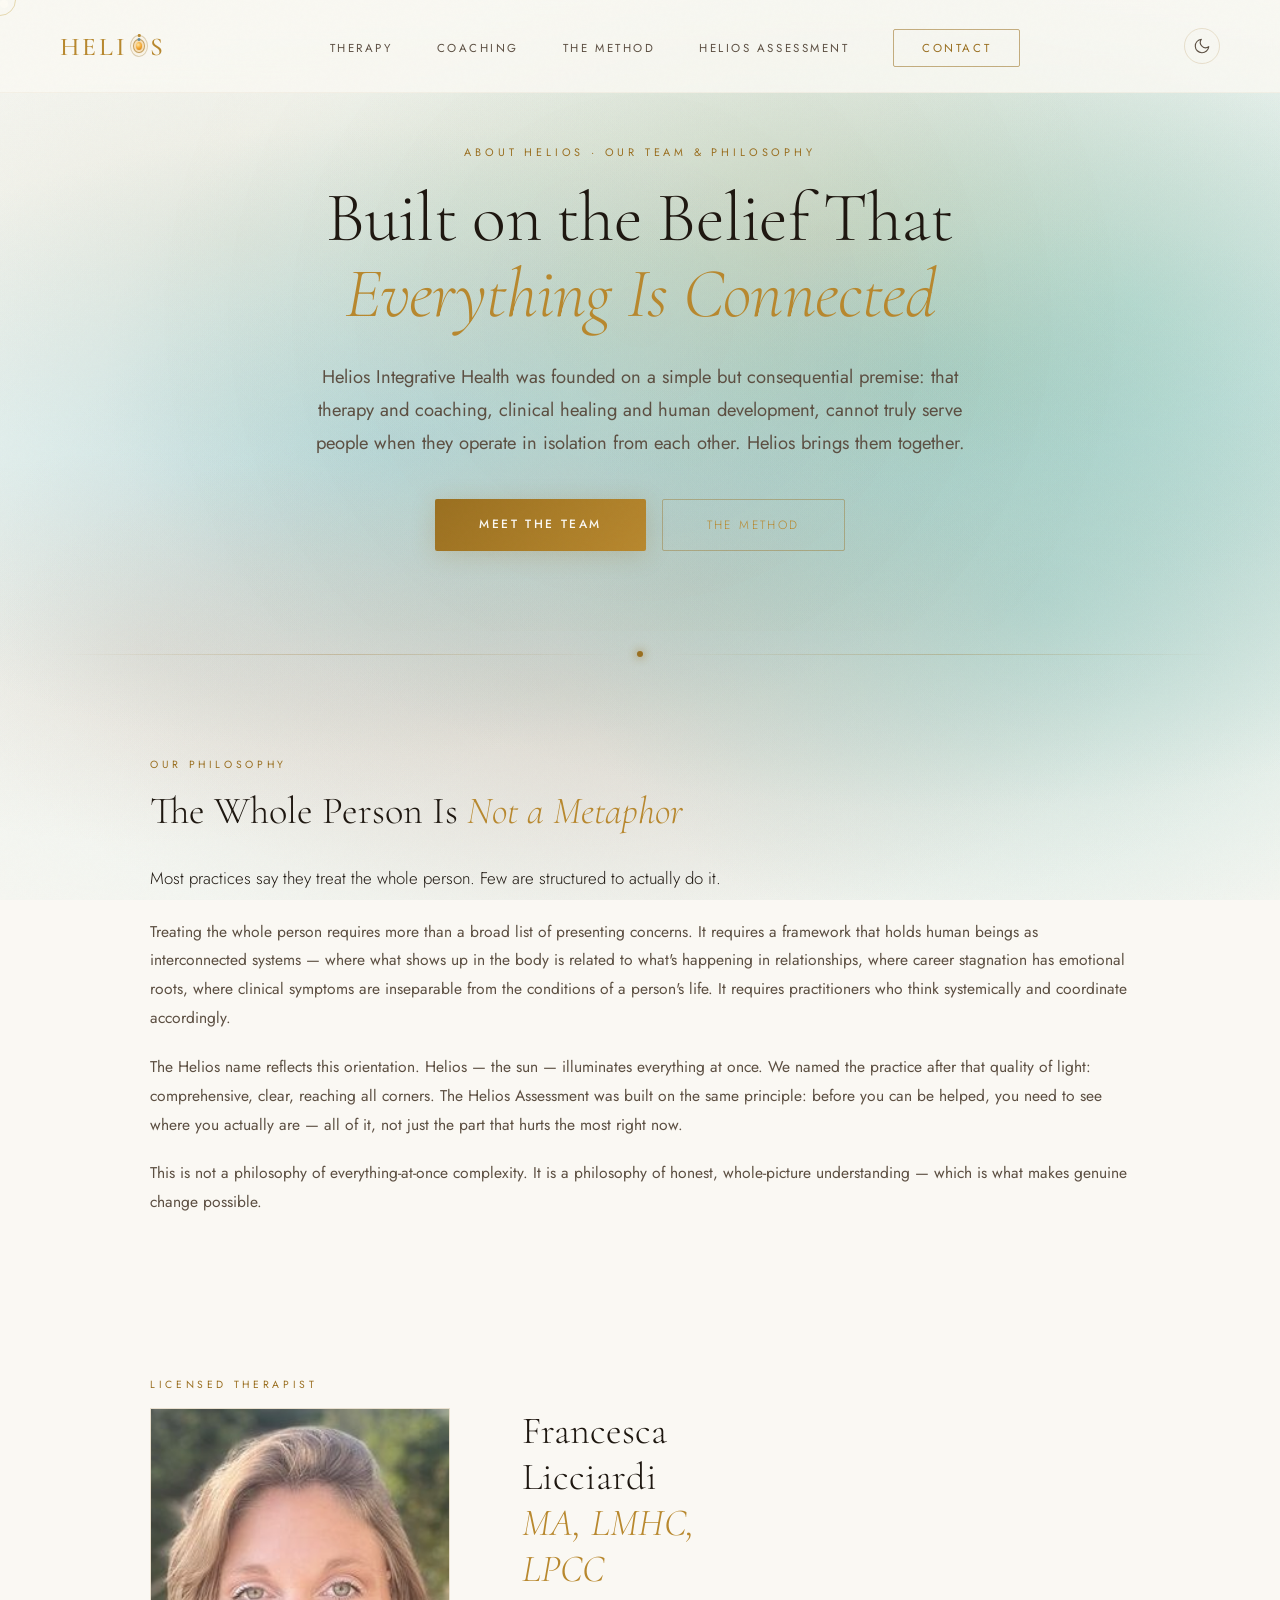
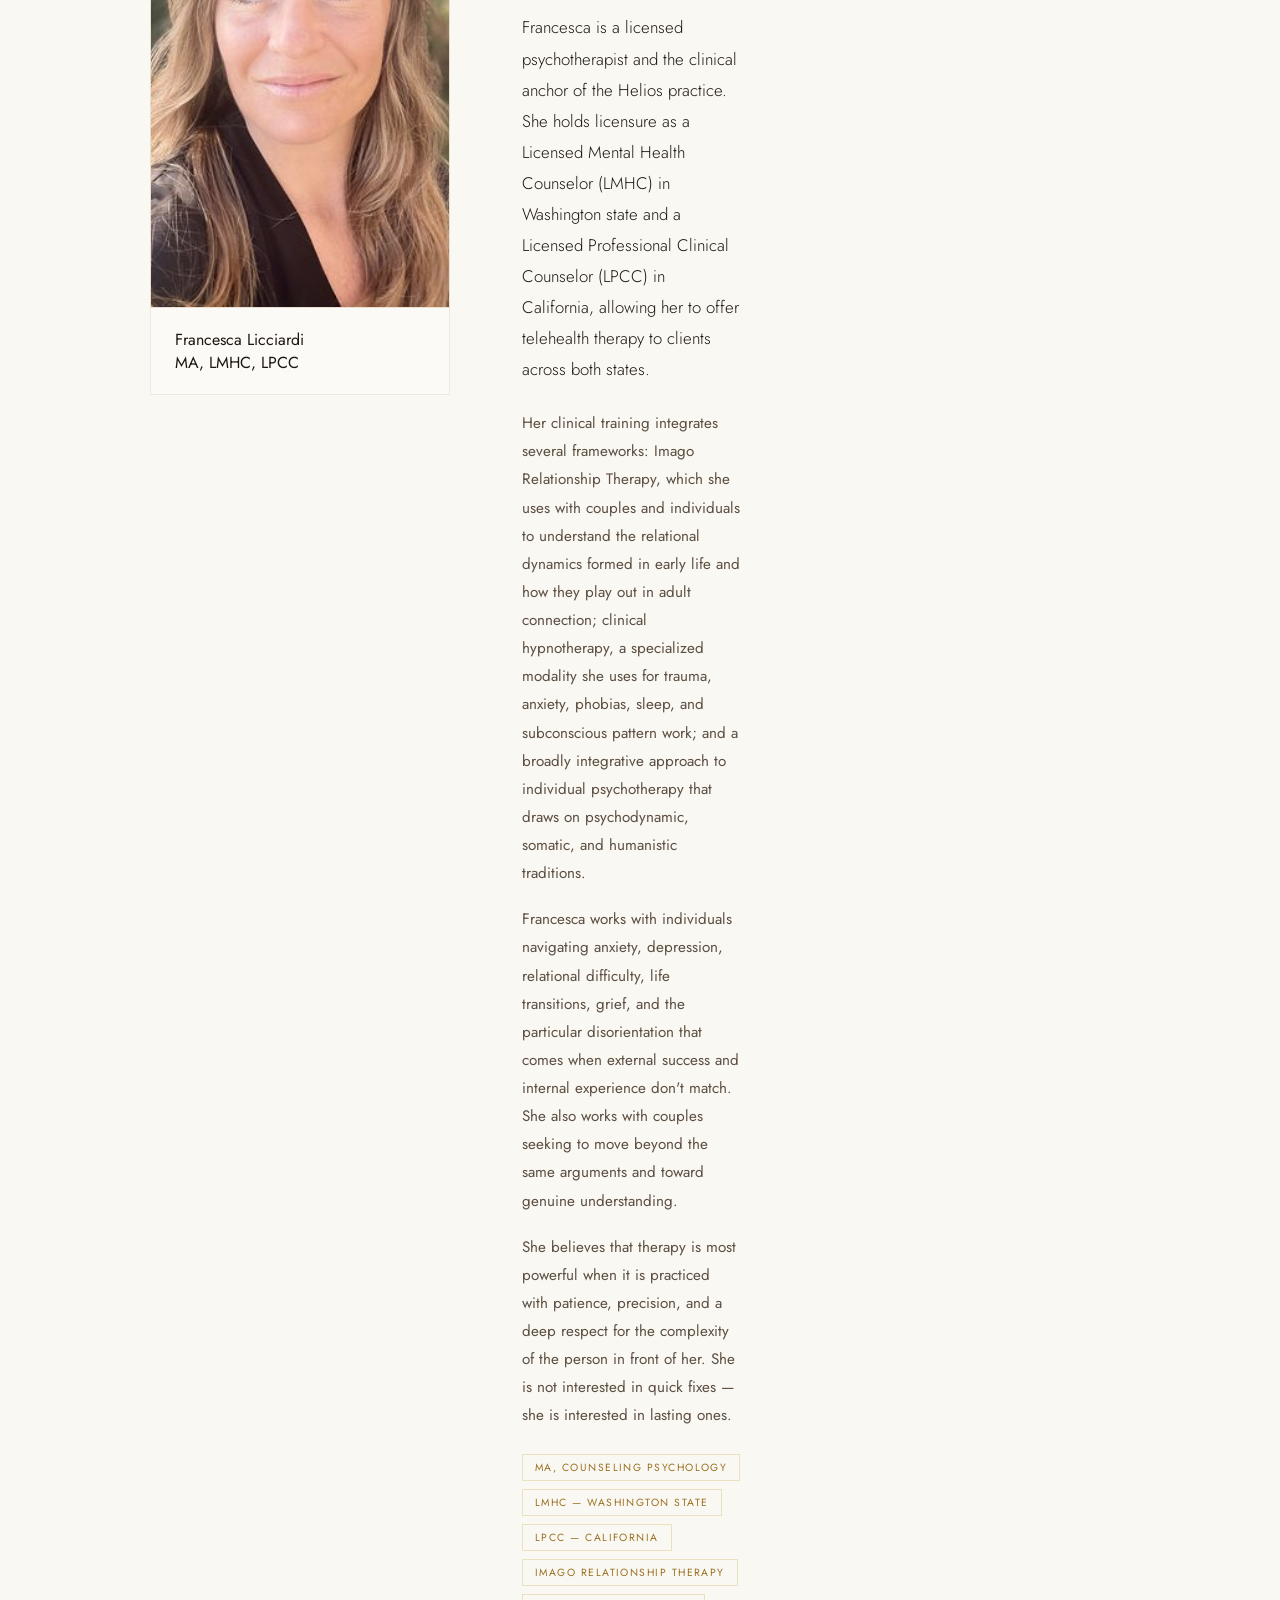
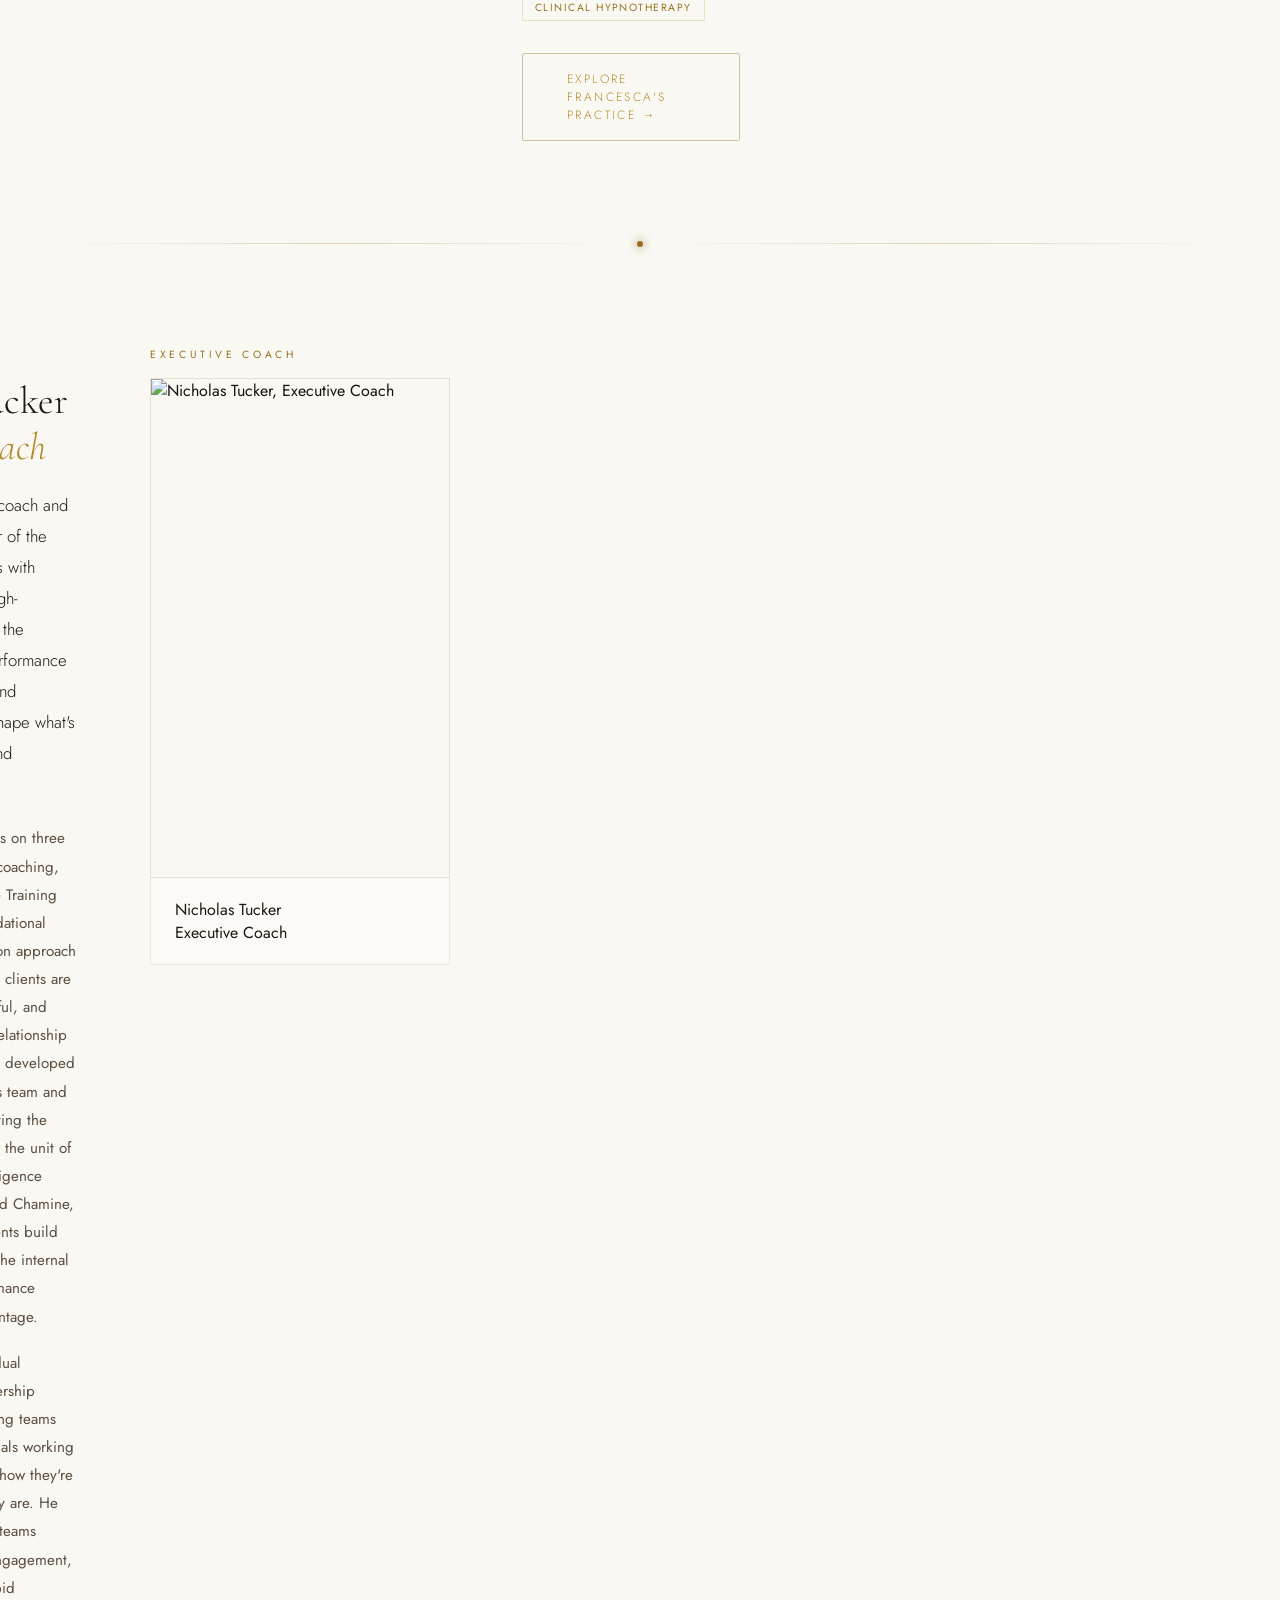
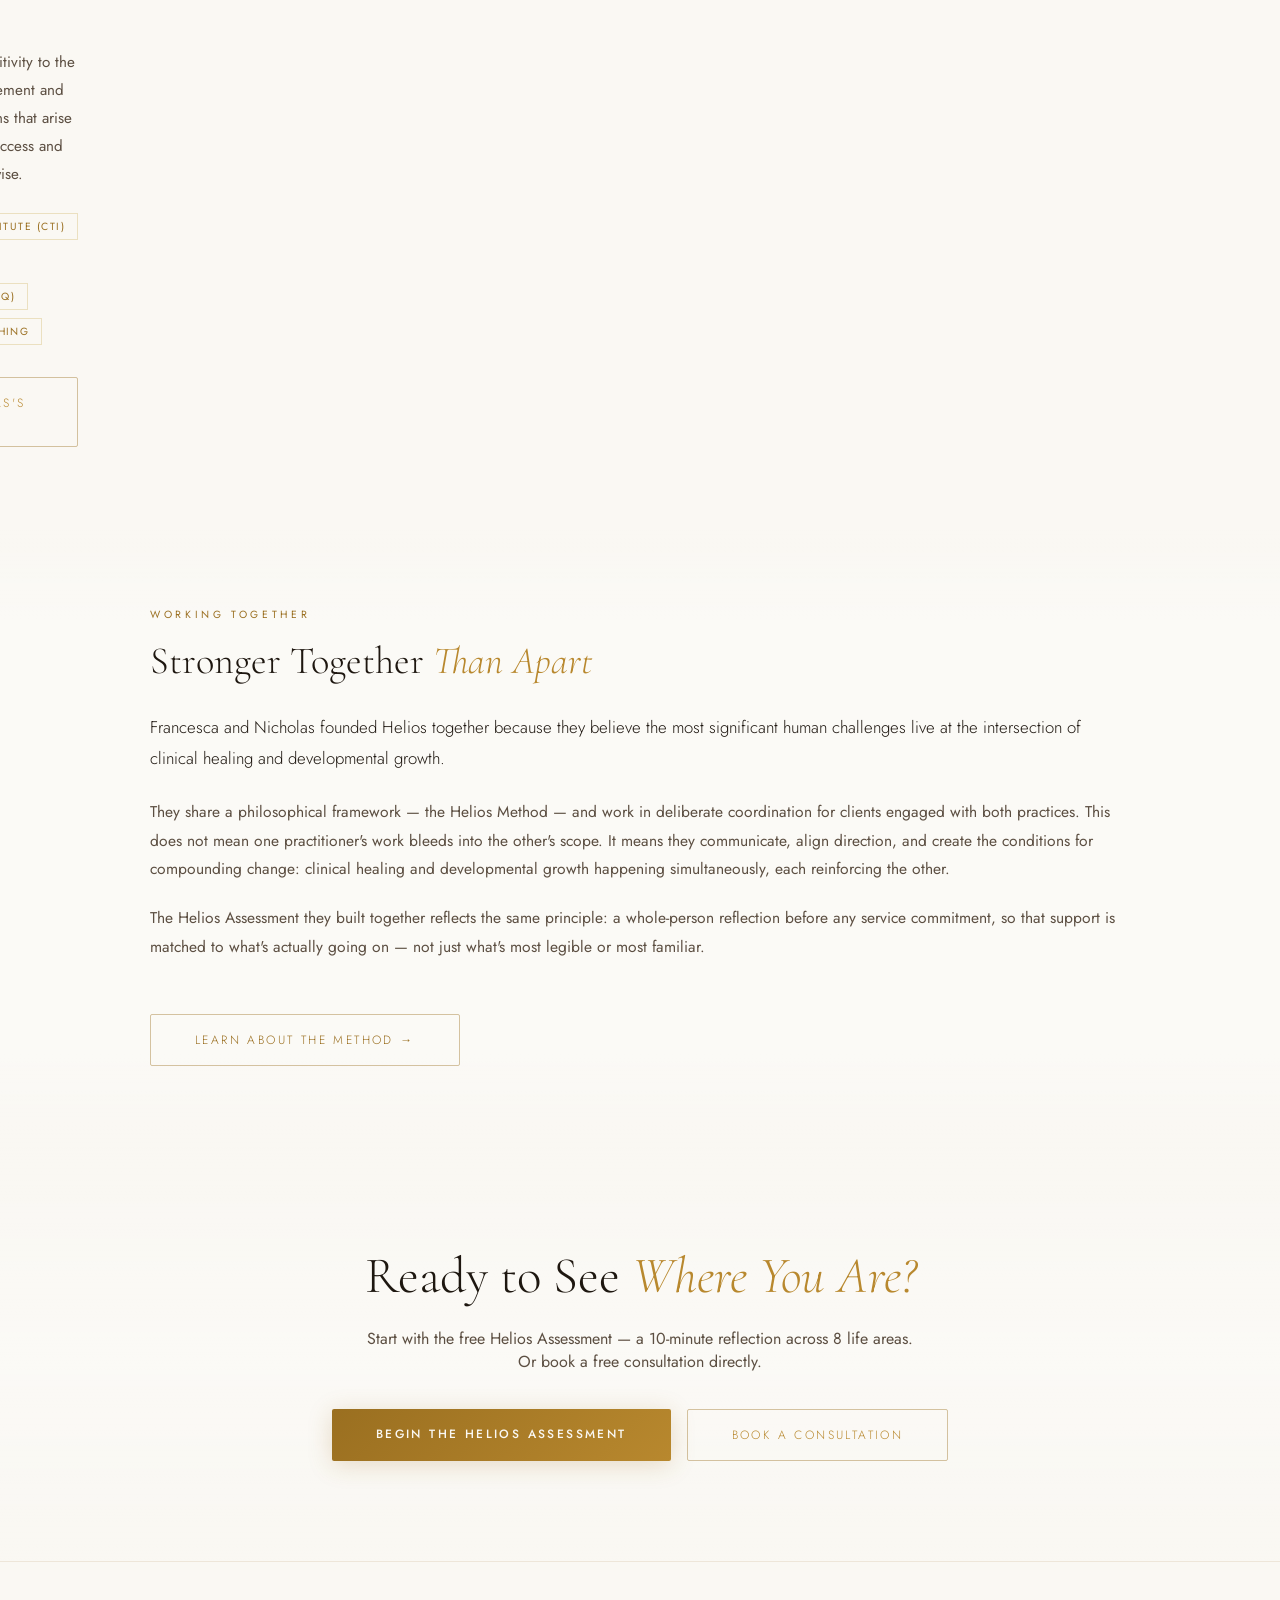
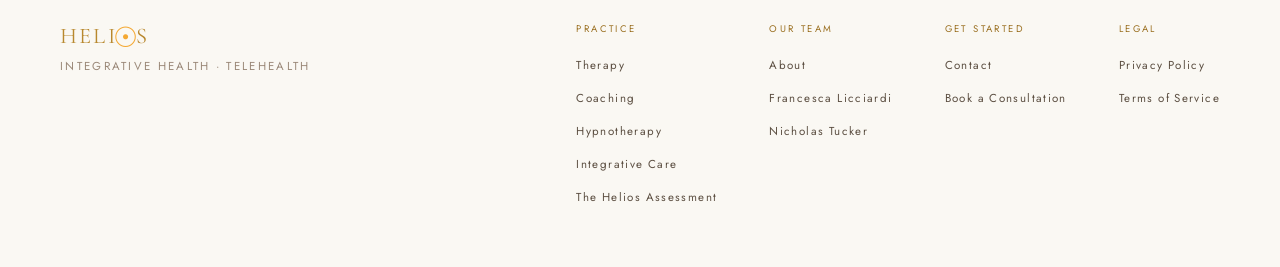
==== commit 5df72e18: "feat: rename product from Life Inventory to Helios Assessment Reverses the v2.1.0 rename in favor of" ====
--- a/about/index.html
+++ b/about/index.html
@@ -72,7 +72,7 @@
     <li><a href="/therapy">Therapy</a></li>
     <li><a href="/coaching">Coaching</a></li>
     <li><a href="/#method">The Method</a></li>
-    <li><a href="/assessment">Life Inventory</a></li>
+    <li><a href="/assessment">Helios Assessment</a></li>
     <li><a href="/contact" class="nav-cta">Contact</a></li>
   </ul>
   <button class="theme-toggle" id="themeToggle" aria-label="Switch to dark theme" title="Toggle theme">
@@ -89,7 +89,7 @@
   <a href="/therapy" onclick="toggleMenu()">Therapy</a>
   <a href="/coaching" onclick="toggleMenu()">Coaching</a>
   <a href="/#method" onclick="toggleMenu()">The Method</a>
-  <a href="/assessment" onclick="toggleMenu()">Life Inventory</a>
+  <a href="/assessment" onclick="toggleMenu()">Helios Assessment</a>
   <a href="/contact" onclick="toggleMenu()">Contact</a>
   <div class="mobile-divider"></div>
   <button class="theme-toggle theme-toggle--mobile" id="themeToggleMobile" aria-label="Switch to dark theme">
@@ -117,7 +117,7 @@
   <div class="content-body">
     <p class="lead">Most practices say they treat the whole person. Few are structured to actually do it.</p>
     <p>Treating the whole person requires more than a broad list of presenting concerns. It requires a framework that holds human beings as interconnected systems — where what shows up in the body is related to what's happening in relationships, where career stagnation has emotional roots, where clinical symptoms are inseparable from the conditions of a person's life. It requires practitioners who think systemically and coordinate accordingly.</p>
-    <p>The Helios name reflects this orientation. Helios — the sun — illuminates everything at once. We named the practice after that quality of light: comprehensive, clear, reaching all corners. The Life Inventory that bears its name was built on the same principle: before you can be helped, you need to see where you actually are — all of it, not just the part that hurts the most right now.</p>
+    <p>The Helios name reflects this orientation. Helios — the sun — illuminates everything at once. We named the practice after that quality of light: comprehensive, clear, reaching all corners. The Helios Assessment was built on the same principle: before you can be helped, you need to see where you actually are — all of it, not just the part that hurts the most right now.</p>
     <p>This is not a philosophy of everything-at-once complexity. It is a philosophy of honest, whole-picture understanding — which is what makes genuine change possible.</p>
   </div>
 </section>
@@ -184,7 +184,7 @@
     <div class="content-body">
       <p class="lead">Francesca and Nicholas founded Helios together because they believe the most significant human challenges live at the intersection of clinical healing and developmental growth.</p>
       <p>They share a philosophical framework — the Helios Method — and work in deliberate coordination for clients engaged with both practices. This does not mean one practitioner's work bleeds into the other's scope. It means they communicate, align direction, and create the conditions for compounding change: clinical healing and developmental growth happening simultaneously, each reinforcing the other.</p>
-      <p>The Life Inventory they built together reflects the same principle: a whole-person assessment before any service commitment, so that support is matched to what's actually going on — not just what's most legible or most familiar.</p>
+      <p>The Helios Assessment they built together reflects the same principle: a whole-person reflection before any service commitment, so that support is matched to what's actually going on — not just what's most legible or most familiar.</p>
       <a href="/integrative-care" class="btn-ghost" style="margin-top:32px;display:inline-block">Learn about The Method →</a>
     </div>
   </div>
@@ -192,9 +192,9 @@
 
 <section class="cta-section">
   <h2>Ready to See <em>Where You Are?</em></h2>
-  <p>Start with the free Life Inventory — a 10-minute assessment across 8 life areas. Or book a free consultation directly.</p>
+  <p>Start with the free Helios Assessment — a 10-minute reflection across 8 life areas. Or book a free consultation directly.</p>
   <div class="cta-actions">
-    <a href="/assessment" class="btn-primary">Begin the Life Inventory</a>
+    <a href="/assessment" class="btn-primary">Begin the Helios Assessment</a>
     <a href="/contact" class="btn-ghost">Book a Consultation</a>
   </div>
 </section>
@@ -212,7 +212,7 @@
         <li><a href="/coaching">Coaching</a></li>
         <li><a href="/therapy/hypnotherapy">Hypnotherapy</a></li>
         <li><a href="/integrative-care">Integrative Care</a></li>
-        <li><a href="/assessment">The Life Inventory</a></li>
+        <li><a href="/assessment">The Helios Assessment</a></li>
       </ul>
     </div>
     <div class="footer-col">
